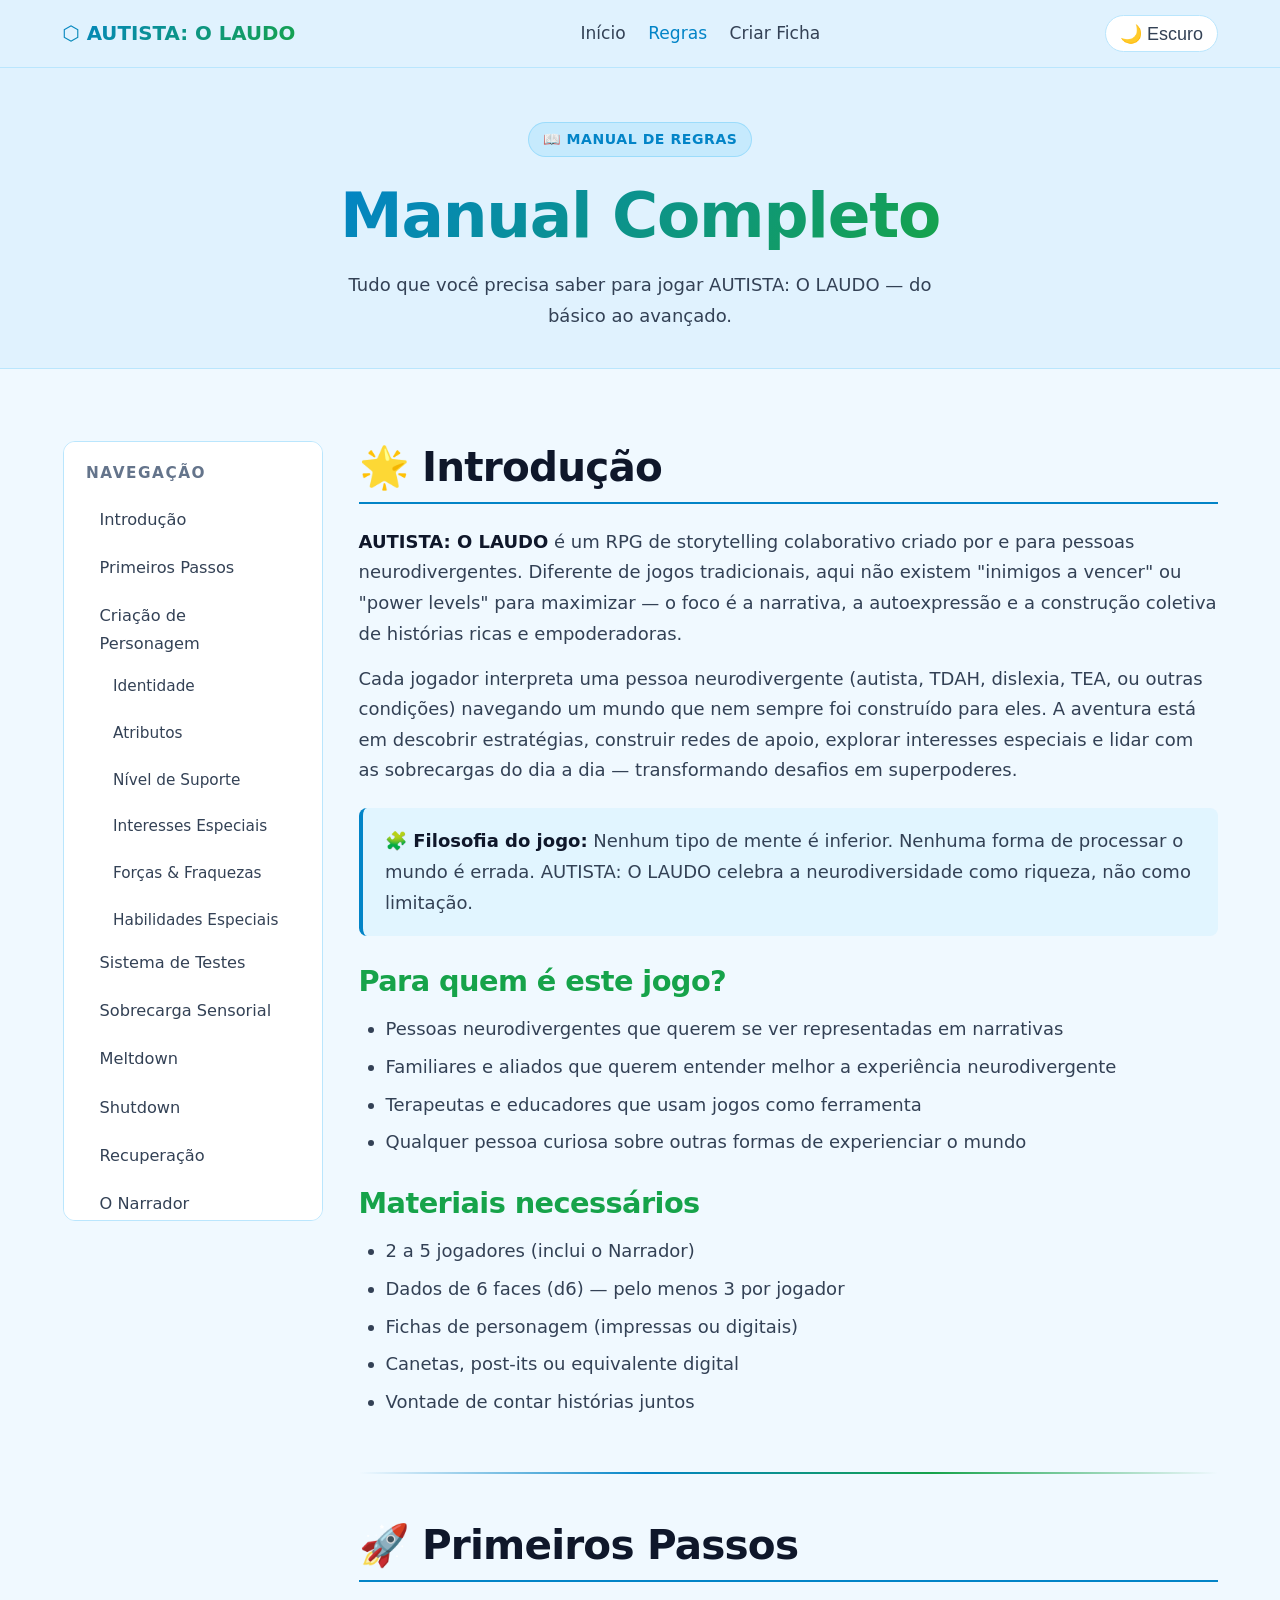
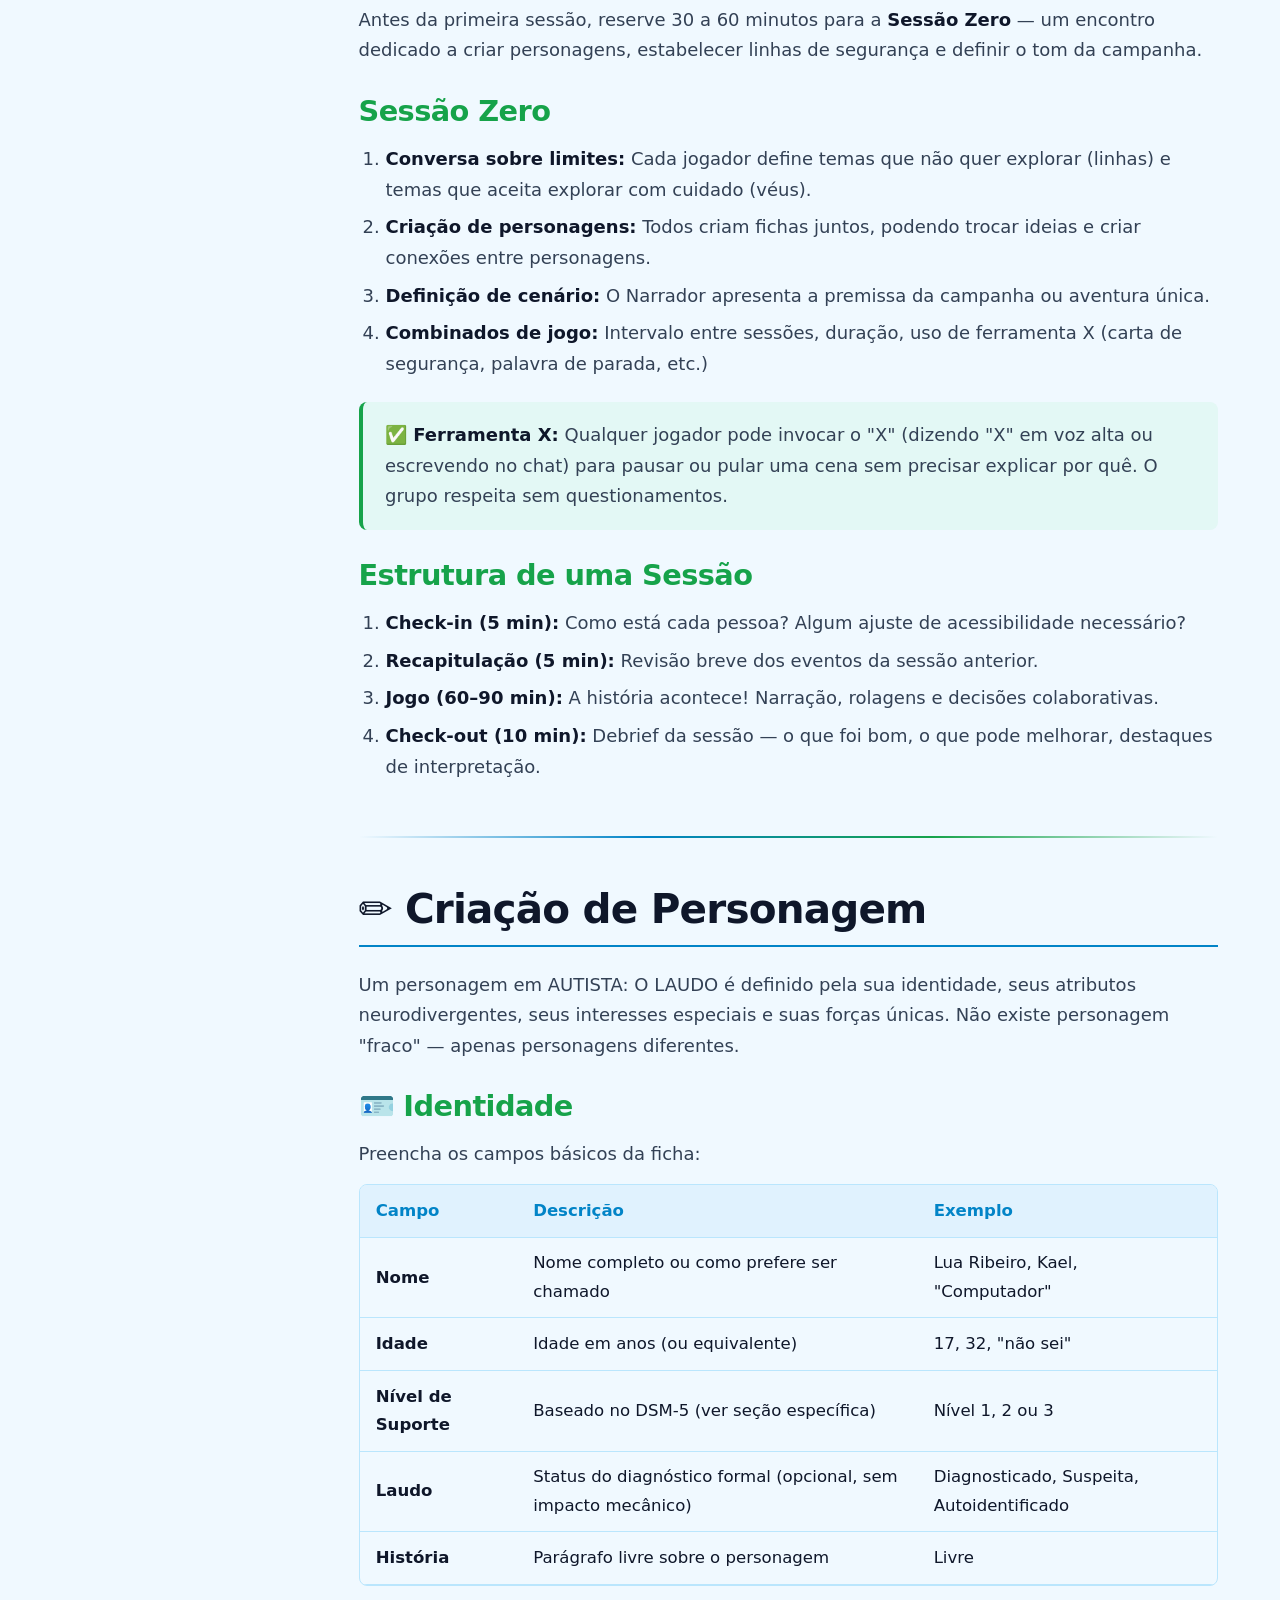
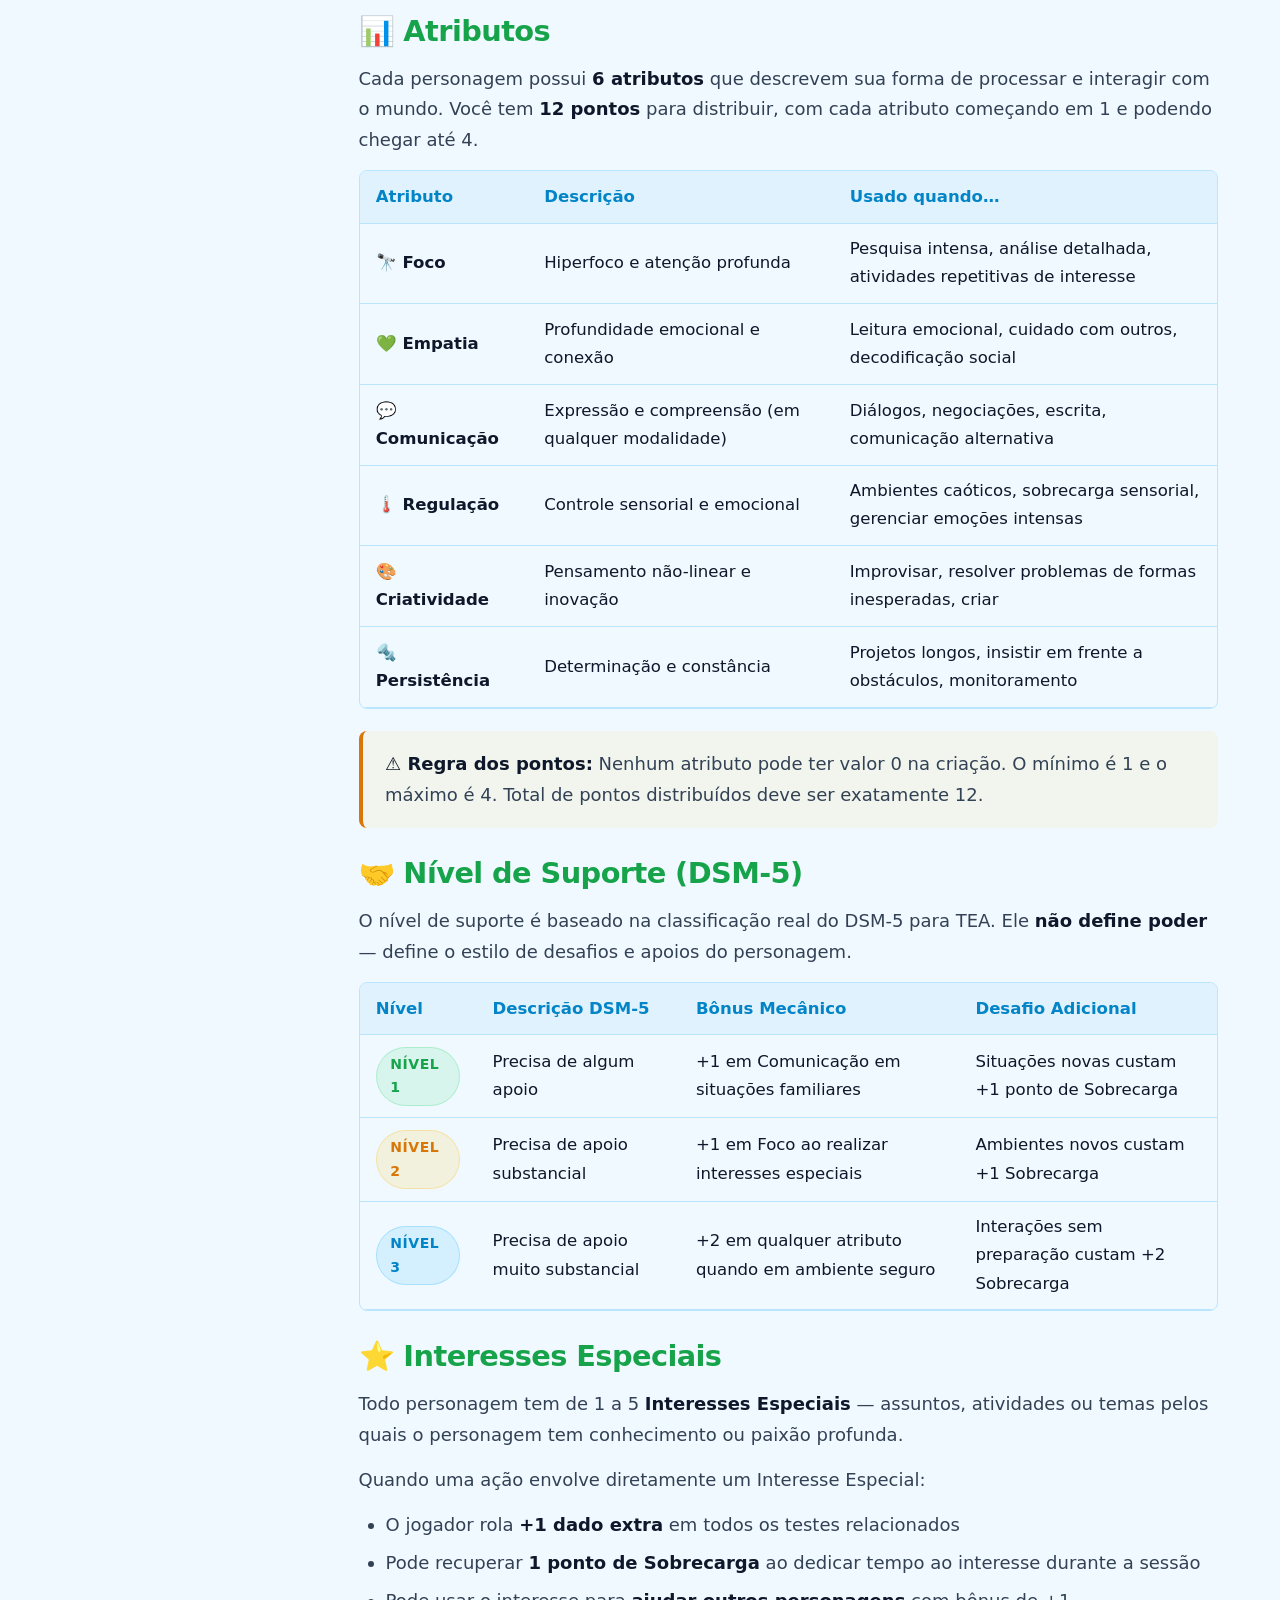
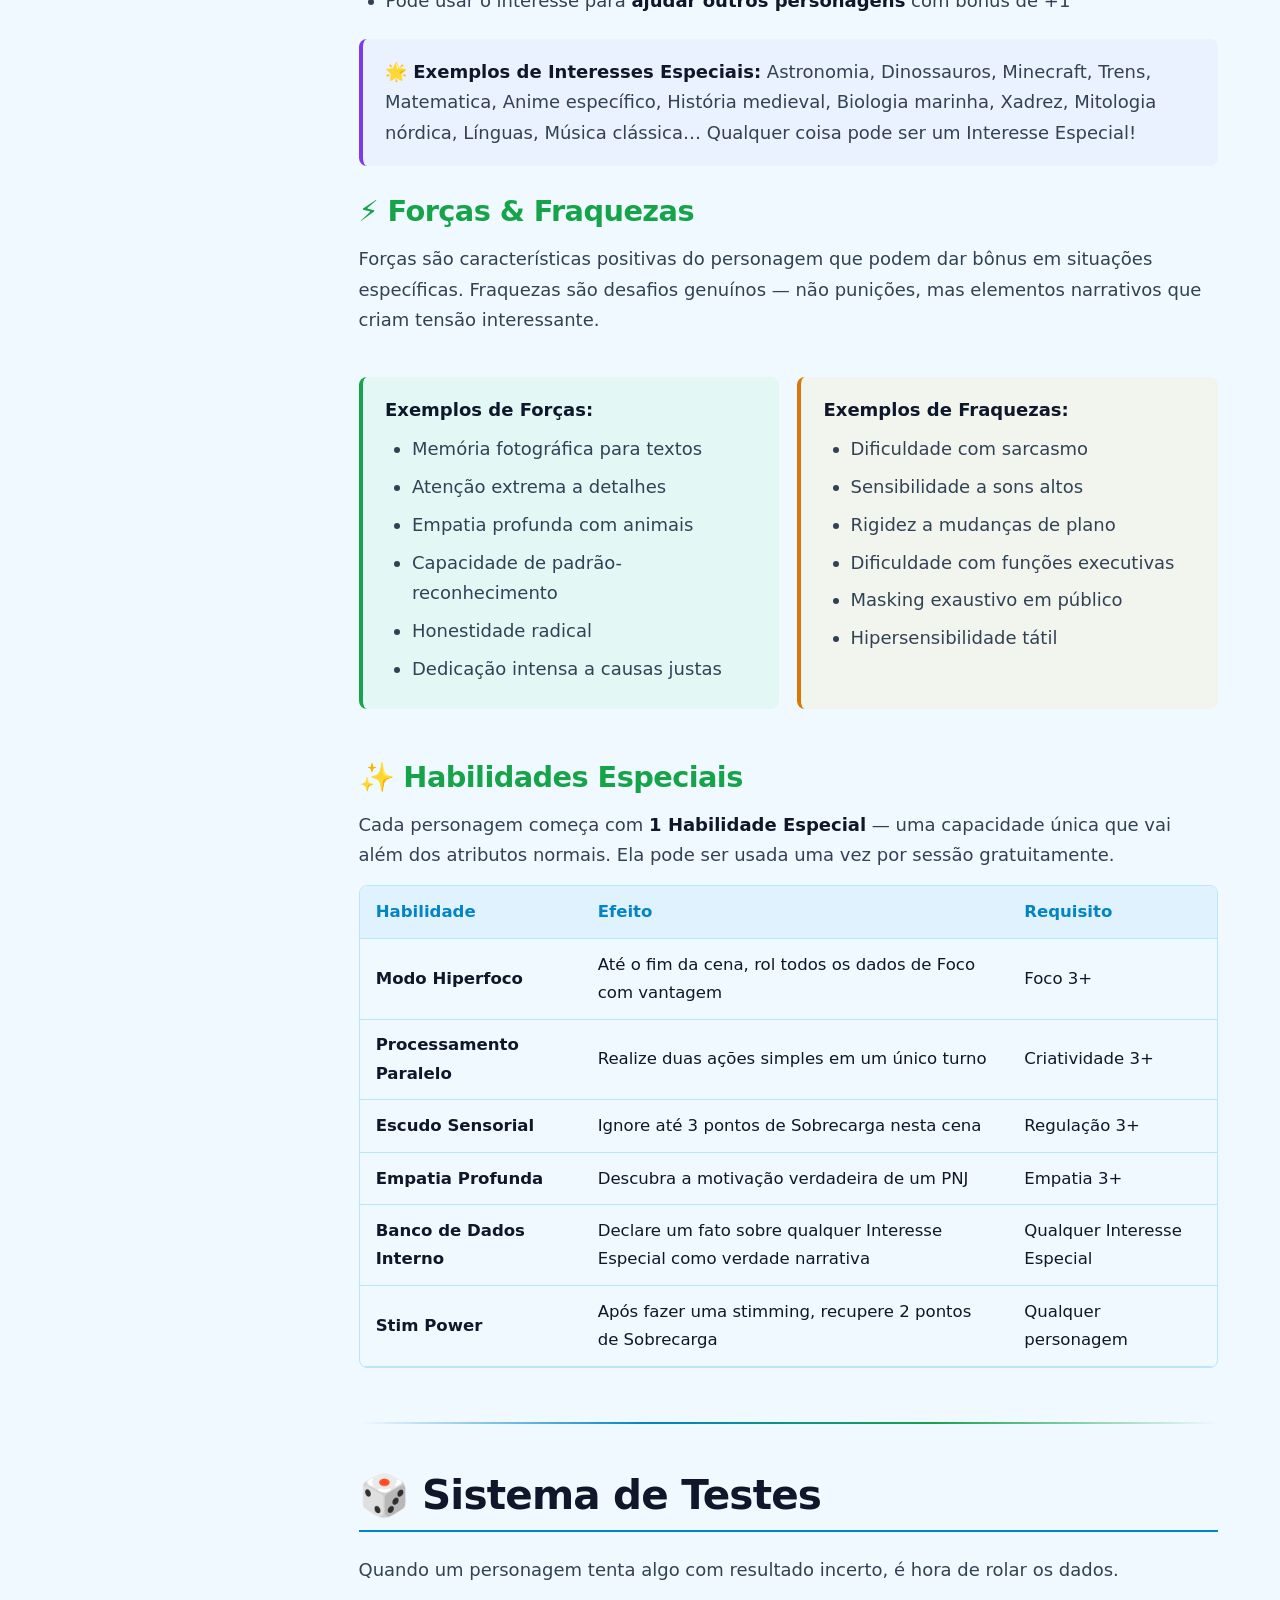
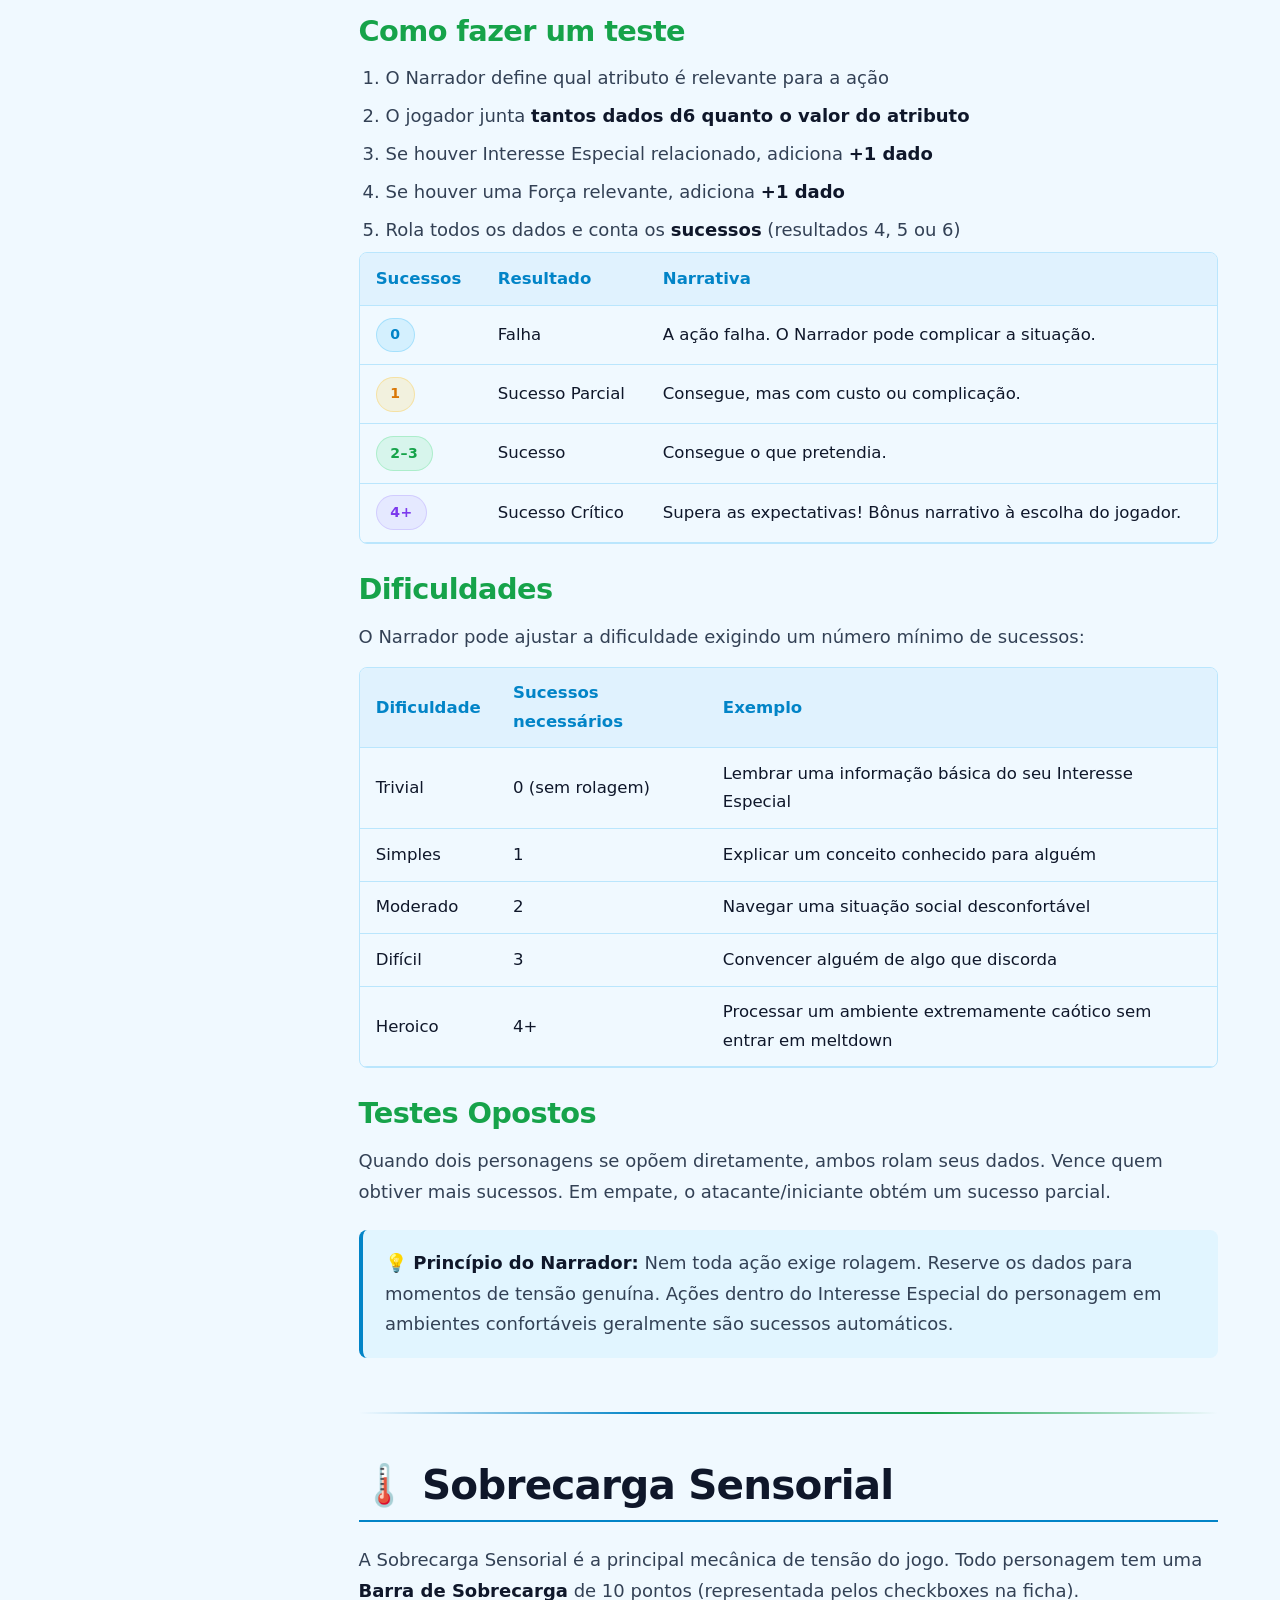
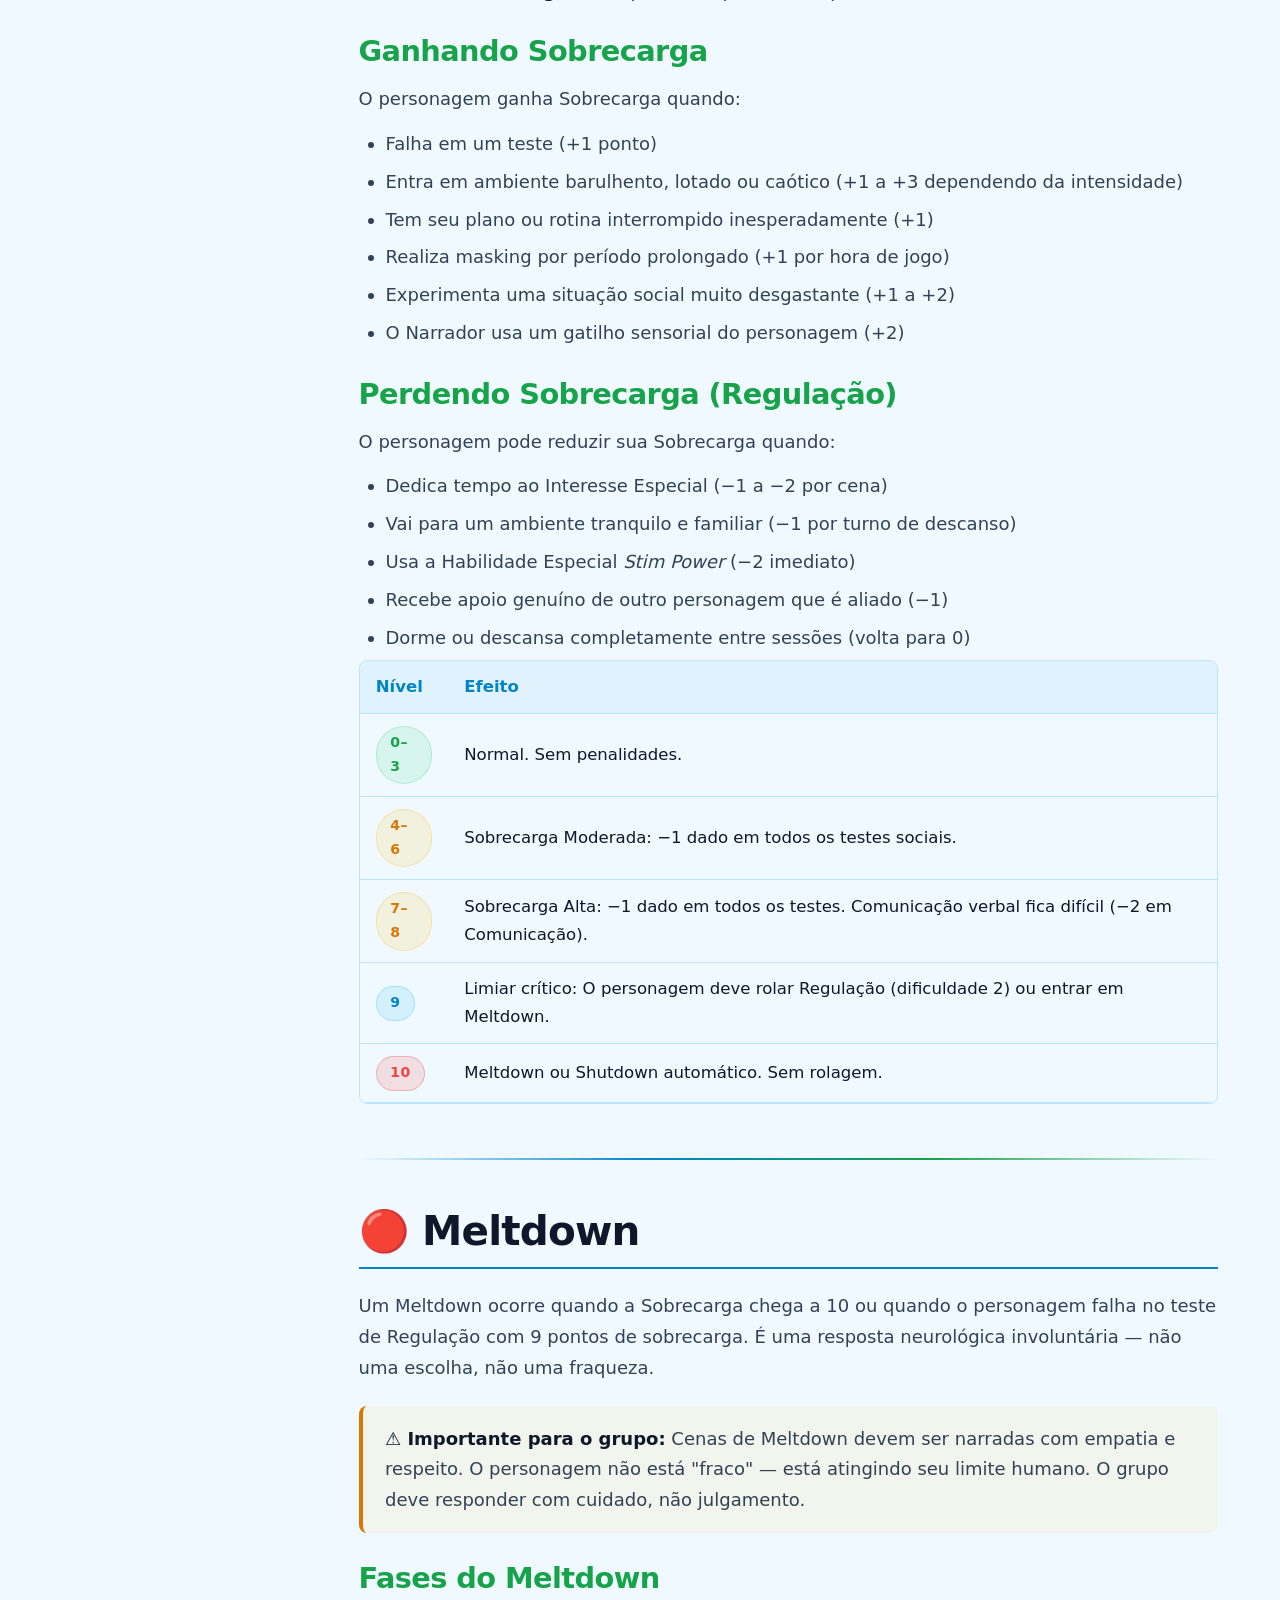
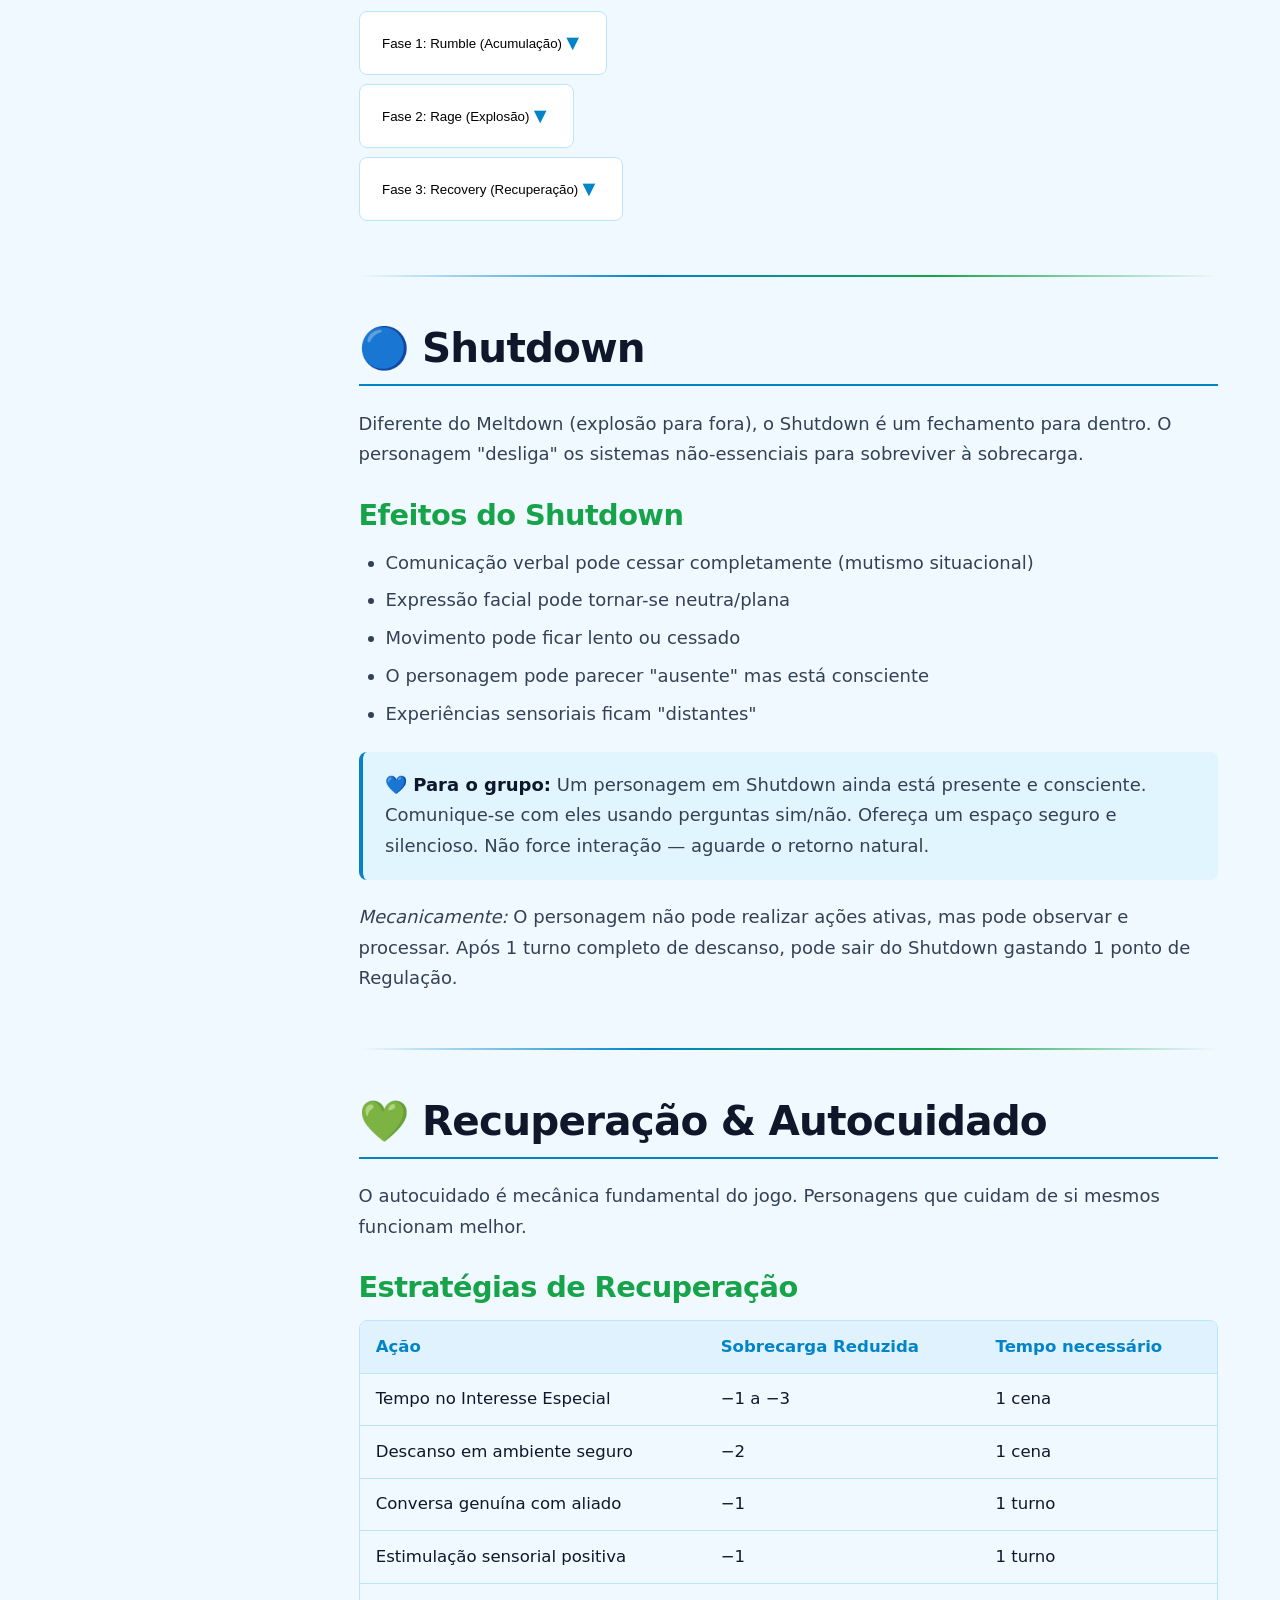
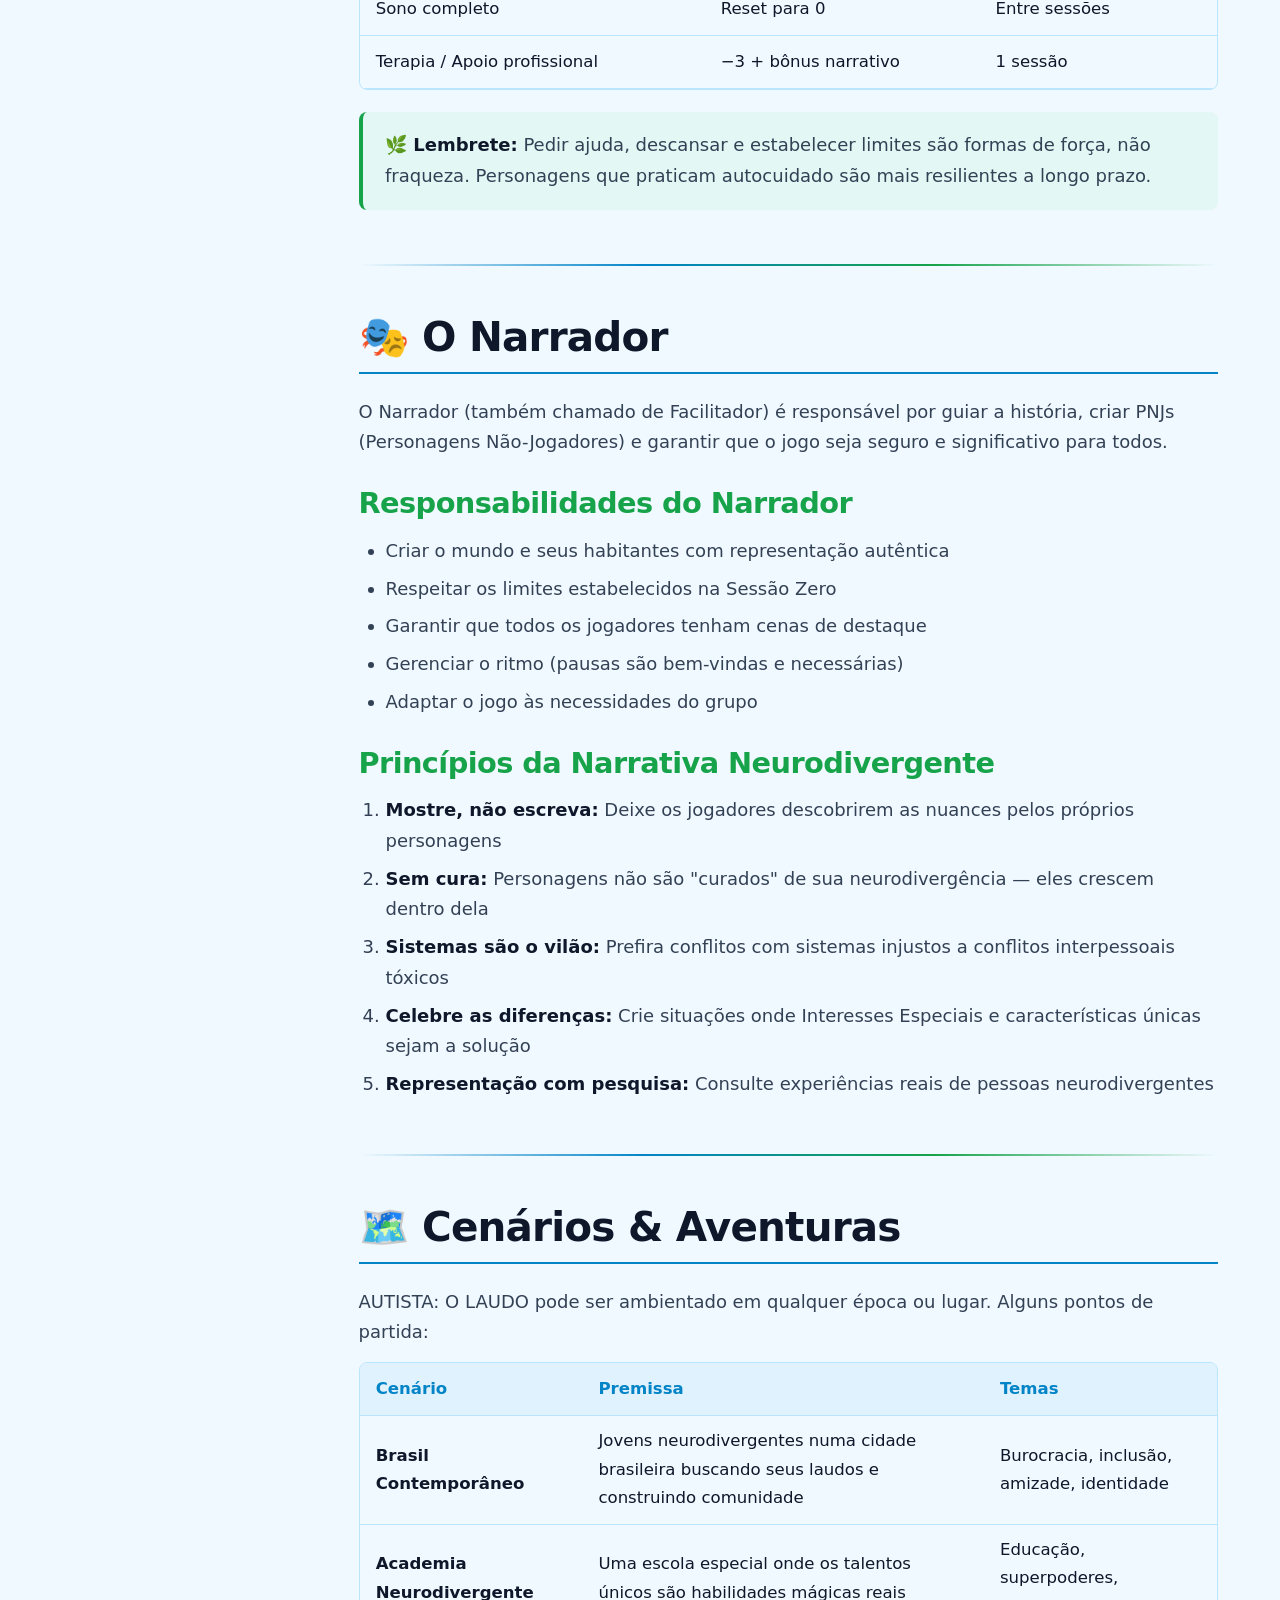
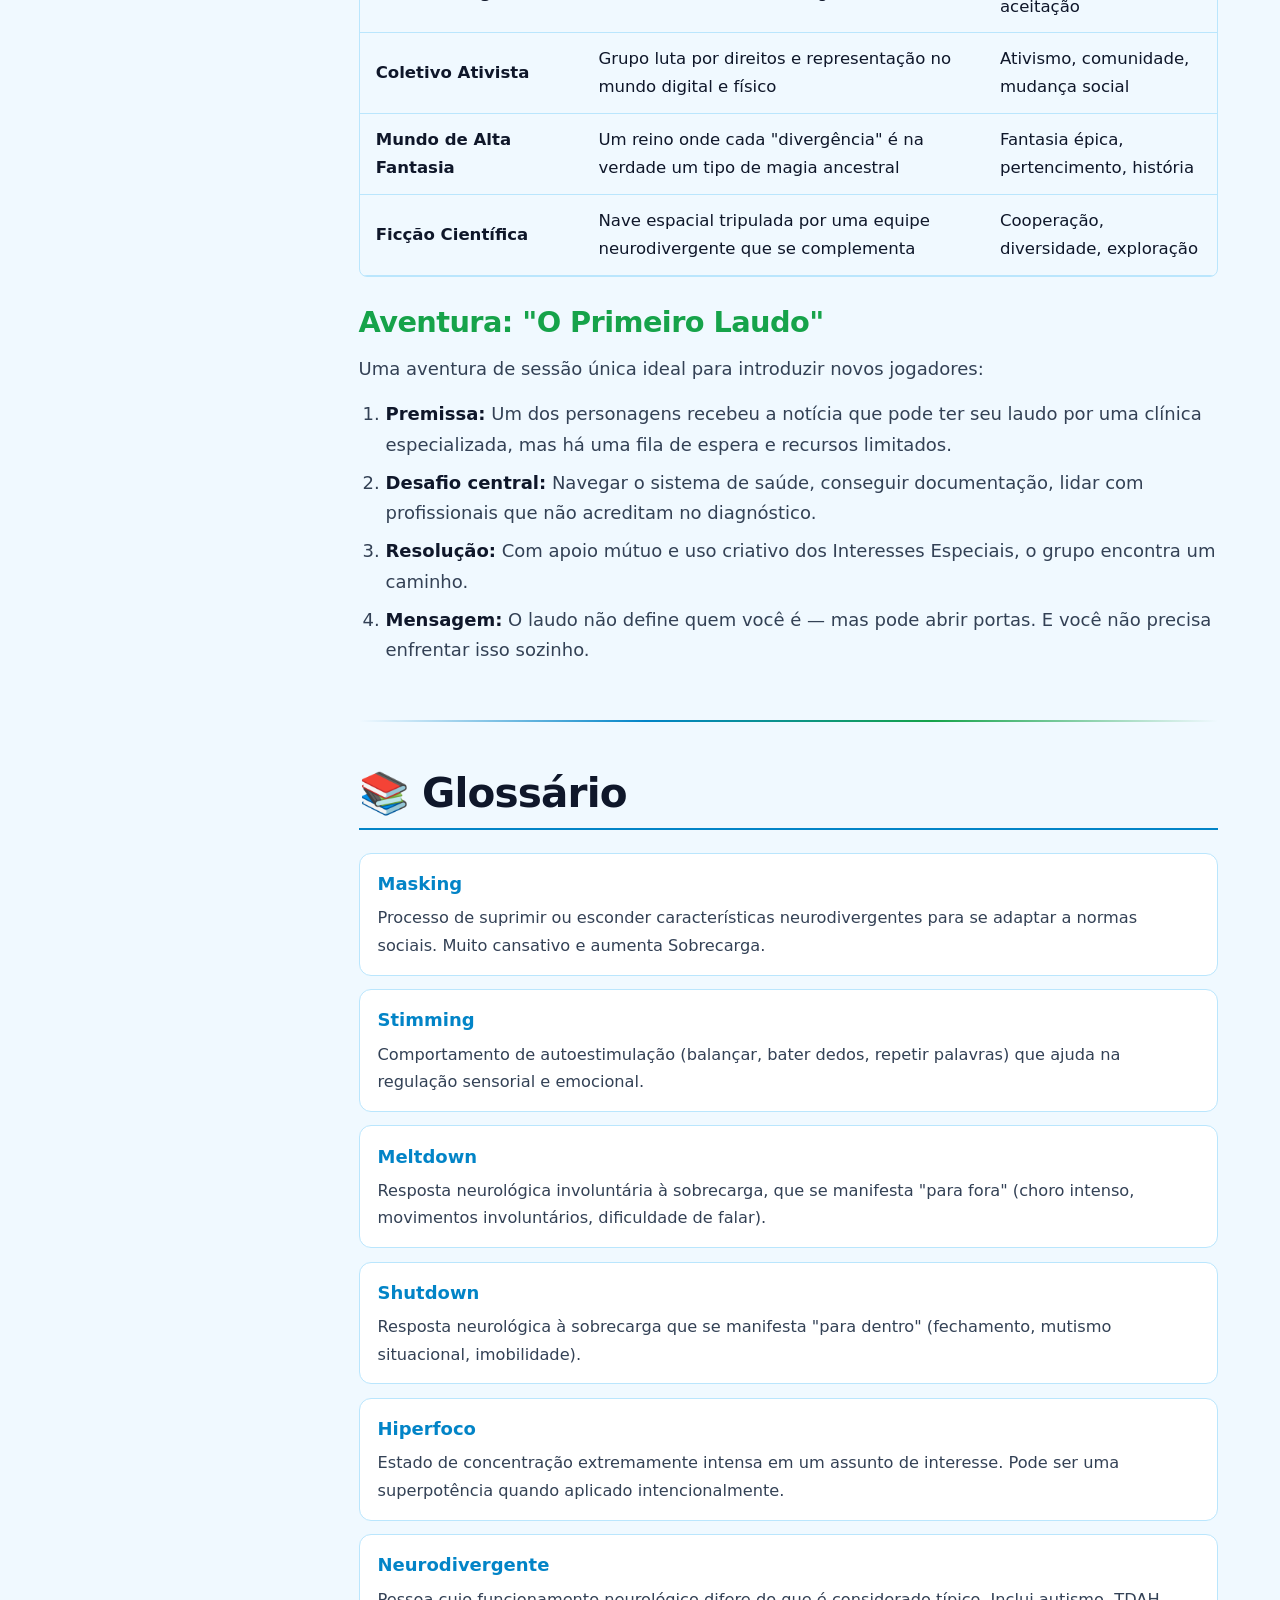
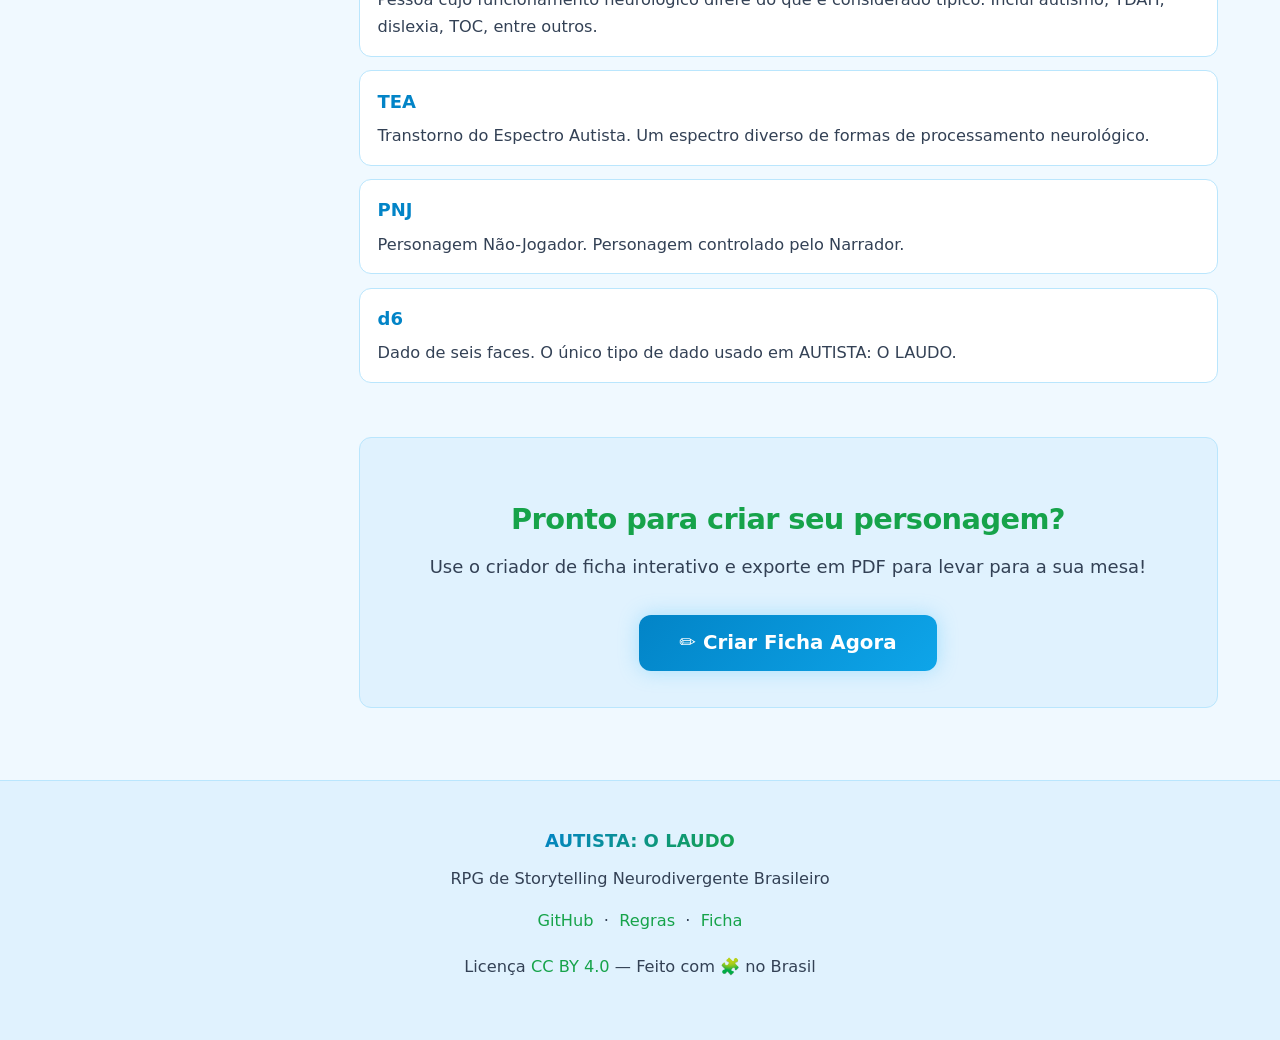
==== regras.html @ b71e8a67 "feat: build complete RPG website for AUTISTA: O LAUDO - Add index.html: landing page with hero, feat" ====
<!DOCTYPE html>
<html lang="pt-BR" data-theme="dark">
<head>
  <meta charset="UTF-8" />
  <meta name="viewport" content="width=device-width, initial-scale=1.0" />
  <title>Regras — AUTISTA: O LAUDO</title>
  <meta name="description" content="Manual completo de regras do RPG AUTISTA: O LAUDO. Criação de personagem, atributos, testes, meltdown, interesses especiais e mais." />
  <link rel="stylesheet" href="assets/css/style.css" />
</head>
<body>
  <div id="scroll-progress" role="progressbar" aria-label="Progresso de leitura"></div>

  <!-- ==================== NAVBAR ==================== -->
  <nav class="navbar" role="navigation" aria-label="Navegação principal">
    <div class="navbar-inner">
      <a href="index.html" class="navbar-brand" aria-label="Página inicial">⬡ AUTISTA: O LAUDO</a>

      <button class="hamburger" id="hamburger" aria-label="Menu" aria-expanded="false" aria-controls="nav-links">
        <span></span><span></span><span></span>
      </button>

      <ul class="navbar-links" id="nav-links" role="list">
        <li><a href="index.html">Início</a></li>
        <li><a href="regras.html">Regras</a></li>
        <li><a href="ficha.html">Criar Ficha</a></li>
      </ul>

      <button class="theme-toggle" id="theme-toggle" onclick="toggleTheme()" aria-label="Alternar tema">
        ☀️ Claro
      </button>
    </div>
  </nav>

  <!-- ==================== PAGE HEADER ==================== -->
  <header style="padding:3rem 0 2rem;text-align:center;background:var(--bg-secondary);border-bottom:1px solid var(--border-color)">
    <div class="container">
      <span class="badge badge-blue" style="margin-bottom:1rem">📖 Manual de Regras</span>
      <h1><span class="gradient-text">Manual Completo</span></h1>
      <p style="max-width:600px;margin:0.75rem auto 0">Tudo que você precisa saber para jogar AUTISTA: O LAUDO — do básico ao avançado.</p>
    </div>
  </header>

  <!-- ==================== MAIN CONTENT ==================== -->
  <main class="section">
    <div class="container">
      <div class="rules-layout">

        <!-- ---- SIDEBAR ---- -->
        <aside class="rules-sidebar" aria-label="Navegação do manual">
          <h3>Navegação</h3>
          <ul class="sidebar-nav" role="list">
            <li><a href="#introducao">Introdução</a></li>
            <li><a href="#primeiros-passos">Primeiros Passos</a></li>
            <li><a href="#criacao-personagem">Criação de Personagem</a></li>
            <ul class="sidebar-nav sub-item">
              <li><a href="#identidade">Identidade</a></li>
              <li><a href="#atributos">Atributos</a></li>
              <li><a href="#nivel-suporte">Nível de Suporte</a></li>
              <li><a href="#interesses-especiais">Interesses Especiais</a></li>
              <li><a href="#forcas-fraquezas">Forças &amp; Fraquezas</a></li>
              <li><a href="#habilidades-especiais">Habilidades Especiais</a></li>
            </ul>
            <li><a href="#testes">Sistema de Testes</a></li>
            <li><a href="#sobrecarga">Sobrecarga Sensorial</a></li>
            <li><a href="#meltdown">Meltdown</a></li>
            <li><a href="#shutdown">Shutdown</a></li>
            <li><a href="#recuperacao">Recuperação</a></li>
            <li><a href="#narrador">O Narrador</a></li>
            <li><a href="#cenarios">Cenários</a></li>
            <li><a href="#glossario">Glossário</a></li>
          </ul>

          <hr class="divider" />

          <a href="ficha.html" class="btn btn-primary" style="width:100%;justify-content:center;font-size:0.9rem">✏️ Criar Ficha</a>
        </aside>

        <!-- ---- RULES CONTENT ---- -->
        <article class="rules-content" id="rules-content" aria-label="Conteúdo do manual">

          <!-- ======================== INTRODUÇÃO ======================== -->
          <section id="introducao" aria-labelledby="h-introducao">
            <h2 id="h-introducao">🌟 Introdução</h2>
            <p>
              <strong>AUTISTA: O LAUDO</strong> é um RPG de storytelling colaborativo criado por e para pessoas neurodivergentes.
              Diferente de jogos tradicionais, aqui não existem "inimigos a vencer" ou "power levels" para maximizar —
              o foco é a narrativa, a autoexpressão e a construção coletiva de histórias ricas e empoderadoras.
            </p>
            <p>
              Cada jogador interpreta uma pessoa neurodivergente (autista, TDAH, dislexia, TEA, ou outras condições)
              navegando um mundo que nem sempre foi construído para eles. A aventura está em descobrir estratégias,
              construir redes de apoio, explorar interesses especiais e lidar com as sobrecargas do dia a dia —
              transformando desafios em superpoderes.
            </p>

            <div class="callout callout-blue">
              <strong>🧩 Filosofia do jogo:</strong> Nenhum tipo de mente é inferior. Nenhuma forma de processar o mundo
              é errada. AUTISTA: O LAUDO celebra a neurodiversidade como riqueza, não como limitação.
            </div>

            <h3>Para quem é este jogo?</h3>
            <ul>
              <li>Pessoas neurodivergentes que querem se ver representadas em narrativas</li>
              <li>Familiares e aliados que querem entender melhor a experiência neurodivergente</li>
              <li>Terapeutas e educadores que usam jogos como ferramenta</li>
              <li>Qualquer pessoa curiosa sobre outras formas de experienciar o mundo</li>
            </ul>

            <h3>Materiais necessários</h3>
            <ul>
              <li>2 a 5 jogadores (inclui o Narrador)</li>
              <li>Dados de 6 faces (d6) — pelo menos 3 por jogador</li>
              <li>Fichas de personagem (impressas ou digitais)</li>
              <li>Canetas, post-its ou equivalente digital</li>
              <li>Vontade de contar histórias juntos</li>
            </ul>
          </section>

          <hr class="divider" />

          <!-- ======================== PRIMEIROS PASSOS ======================== -->
          <section id="primeiros-passos" aria-labelledby="h-primeiros">
            <h2 id="h-primeiros">🚀 Primeiros Passos</h2>
            <p>
              Antes da primeira sessão, reserve 30 a 60 minutos para a <strong>Sessão Zero</strong> — 
              um encontro dedicado a criar personagens, estabelecer linhas de segurança e definir o tom da campanha.
            </p>

            <h3>Sessão Zero</h3>
            <ol>
              <li><strong>Conversa sobre limites:</strong> Cada jogador define temas que não quer explorar (linhas) e temas que aceita explorar com cuidado (véus).</li>
              <li><strong>Criação de personagens:</strong> Todos criam fichas juntos, podendo trocar ideias e criar conexões entre personagens.</li>
              <li><strong>Definição de cenário:</strong> O Narrador apresenta a premissa da campanha ou aventura única.</li>
              <li><strong>Combinados de jogo:</strong> Intervalo entre sessões, duração, uso de ferramenta X (carta de segurança, palavra de parada, etc.)</li>
            </ol>

            <div class="callout callout-green">
              <strong>✅ Ferramenta X:</strong> Qualquer jogador pode invocar o "X" (dizendo "X" em voz alta ou escrevendo no chat)
              para pausar ou pular uma cena sem precisar explicar por quê. O grupo respeita sem questionamentos.
            </div>

            <h3>Estrutura de uma Sessão</h3>
            <ol>
              <li><strong>Check-in (5 min):</strong> Como está cada pessoa? Algum ajuste de acessibilidade necessário?</li>
              <li><strong>Recapitulação (5 min):</strong> Revisão breve dos eventos da sessão anterior.</li>
              <li><strong>Jogo (60–90 min):</strong> A história acontece! Narração, rolagens e decisões colaborativas.</li>
              <li><strong>Check-out (10 min):</strong> Debrief da sessão — o que foi bom, o que pode melhorar, destaques de interpretação.</li>
            </ol>
          </section>

          <hr class="divider" />

          <!-- ======================== CRIAÇÃO DE PERSONAGEM ======================== -->
          <section id="criacao-personagem" aria-labelledby="h-criacao">
            <h2 id="h-criacao">✏️ Criação de Personagem</h2>
            <p>
              Um personagem em AUTISTA: O LAUDO é definido pela sua identidade, seus atributos neurodivergentes,
              seus interesses especiais e suas forças únicas. Não existe personagem "fraco" — apenas personagens diferentes.
            </p>

            <!-- Identidade -->
            <h3 id="identidade">🪪 Identidade</h3>
            <p>Preencha os campos básicos da ficha:</p>

            <div class="table-wrapper">
              <table>
                <thead>
                  <tr>
                    <th>Campo</th>
                    <th>Descrição</th>
                    <th>Exemplo</th>
                  </tr>
                </thead>
                <tbody>
                  <tr><td><strong>Nome</strong></td><td>Nome completo ou como prefere ser chamado</td><td>Lua Ribeiro, Kael, "Computador"</td></tr>
                  <tr><td><strong>Idade</strong></td><td>Idade em anos (ou equivalente)</td><td>17, 32, "não sei"</td></tr>
                  <tr><td><strong>Nível de Suporte</strong></td><td>Baseado no DSM-5 (ver seção específica)</td><td>Nível 1, 2 ou 3</td></tr>
                  <tr><td><strong>Laudo</strong></td><td>Status do diagnóstico formal (opcional, sem impacto mecânico)</td><td>Diagnosticado, Suspeita, Autoidentificado</td></tr>
                  <tr><td><strong>História</strong></td><td>Parágrafo livre sobre o personagem</td><td>Livre</td></tr>
                </tbody>
              </table>
            </div>

            <!-- Atributos -->
            <h3 id="atributos">📊 Atributos</h3>
            <p>
              Cada personagem possui <strong>6 atributos</strong> que descrevem sua forma de processar e interagir com o mundo.
              Você tem <strong>12 pontos</strong> para distribuir, com cada atributo começando em 1 e podendo chegar até 4.
            </p>

            <div class="table-wrapper">
              <table>
                <thead>
                  <tr>
                    <th>Atributo</th>
                    <th>Descrição</th>
                    <th>Usado quando…</th>
                  </tr>
                </thead>
                <tbody>
                  <tr>
                    <td><strong>🔭 Foco</strong></td>
                    <td>Hiperfoco e atenção profunda</td>
                    <td>Pesquisa intensa, análise detalhada, atividades repetitivas de interesse</td>
                  </tr>
                  <tr>
                    <td><strong>💚 Empatia</strong></td>
                    <td>Profundidade emocional e conexão</td>
                    <td>Leitura emocional, cuidado com outros, decodificação social</td>
                  </tr>
                  <tr>
                    <td><strong>💬 Comunicação</strong></td>
                    <td>Expressão e compreensão (em qualquer modalidade)</td>
                    <td>Diálogos, negociações, escrita, comunicação alternativa</td>
                  </tr>
                  <tr>
                    <td><strong>🌡️ Regulação</strong></td>
                    <td>Controle sensorial e emocional</td>
                    <td>Ambientes caóticos, sobrecarga sensorial, gerenciar emoções intensas</td>
                  </tr>
                  <tr>
                    <td><strong>🎨 Criatividade</strong></td>
                    <td>Pensamento não-linear e inovação</td>
                    <td>Improvisar, resolver problemas de formas inesperadas, criar</td>
                  </tr>
                  <tr>
                    <td><strong>🔩 Persistência</strong></td>
                    <td>Determinação e constância</td>
                    <td>Projetos longos, insistir em frente a obstáculos, monitoramento</td>
                  </tr>
                </tbody>
              </table>
            </div>

            <div class="callout callout-yellow">
              <strong>⚠️ Regra dos pontos:</strong> Nenhum atributo pode ter valor 0 na criação. O mínimo é 1 e o máximo é 4.
              Total de pontos distribuídos deve ser exatamente 12.
            </div>

            <!-- Nível de Suporte -->
            <h3 id="nivel-suporte">🤝 Nível de Suporte (DSM-5)</h3>
            <p>
              O nível de suporte é baseado na classificação real do DSM-5 para TEA. Ele <strong>não define poder</strong>
              — define o estilo de desafios e apoios do personagem.
            </p>

            <div class="table-wrapper">
              <table>
                <thead>
                  <tr>
                    <th>Nível</th>
                    <th>Descrição DSM-5</th>
                    <th>Bônus Mecânico</th>
                    <th>Desafio Adicional</th>
                  </tr>
                </thead>
                <tbody>
                  <tr>
                    <td><span class="badge badge-green">Nível 1</span></td>
                    <td>Precisa de algum apoio</td>
                    <td>+1 em Comunicação em situações familiares</td>
                    <td>Situações novas custam +1 ponto de Sobrecarga</td>
                  </tr>
                  <tr>
                    <td><span class="badge badge-yellow">Nível 2</span></td>
                    <td>Precisa de apoio substancial</td>
                    <td>+1 em Foco ao realizar interesses especiais</td>
                    <td>Ambientes novos custam +1 Sobrecarga</td>
                  </tr>
                  <tr>
                    <td><span class="badge badge-blue">Nível 3</span></td>
                    <td>Precisa de apoio muito substancial</td>
                    <td>+2 em qualquer atributo quando em ambiente seguro</td>
                    <td>Interações sem preparação custam +2 Sobrecarga</td>
                  </tr>
                </tbody>
              </table>
            </div>

            <!-- Interesses Especiais -->
            <h3 id="interesses-especiais">⭐ Interesses Especiais</h3>
            <p>
              Todo personagem tem de 1 a 5 <strong>Interesses Especiais</strong> — assuntos, atividades ou temas
              pelos quais o personagem tem conhecimento ou paixão profunda.
            </p>
            <p>Quando uma ação envolve diretamente um Interesse Especial:</p>
            <ul>
              <li>O jogador rola <strong>+1 dado extra</strong> em todos os testes relacionados</li>
              <li>Pode recuperar <strong>1 ponto de Sobrecarga</strong> ao dedicar tempo ao interesse durante a sessão</li>
              <li>Pode usar o interesse para <strong>ajudar outros personagens</strong> com bônus de +1</li>
            </ul>

            <div class="callout callout-purple">
              <strong>🌟 Exemplos de Interesses Especiais:</strong> Astronomia, Dinossauros, Minecraft, Trens, Matematica, 
              Anime específico, História medieval, Biologia marinha, Xadrez, Mitologia nórdica, Línguas, Música clássica…
              Qualquer coisa pode ser um Interesse Especial!
            </div>

            <!-- Forças e Fraquezas -->
            <h3 id="forcas-fraquezas">⚡ Forças &amp; Fraquezas</h3>
            <p>
              Forças são características positivas do personagem que podem dar bônus em situações específicas.
              Fraquezas são desafios genuínos — não punições, mas elementos narrativos que criam tensão interessante.
            </p>

            <div style="display:grid;grid-template-columns:1fr 1fr;gap:1rem;margin:1rem 0">
              <div class="callout callout-green">
                <strong>Exemplos de Forças:</strong>
                <ul style="margin-top:0.5rem">
                  <li>Memória fotográfica para textos</li>
                  <li>Atenção extrema a detalhes</li>
                  <li>Empatia profunda com animais</li>
                  <li>Capacidade de padrão-reconhecimento</li>
                  <li>Honestidade radical</li>
                  <li>Dedicação intensa a causas justas</li>
                </ul>
              </div>
              <div class="callout callout-yellow">
                <strong>Exemplos de Fraquezas:</strong>
                <ul style="margin-top:0.5rem">
                  <li>Dificuldade com sarcasmo</li>
                  <li>Sensibilidade a sons altos</li>
                  <li>Rigidez a mudanças de plano</li>
                  <li>Dificuldade com funções executivas</li>
                  <li>Masking exaustivo em público</li>
                  <li>Hipersensibilidade tátil</li>
                </ul>
              </div>
            </div>

            <!-- Habilidades Especiais -->
            <h3 id="habilidades-especiais">✨ Habilidades Especiais</h3>
            <p>
              Cada personagem começa com <strong>1 Habilidade Especial</strong> — uma capacidade única que vai
              além dos atributos normais. Ela pode ser usada uma vez por sessão gratuitamente.
            </p>

            <div class="table-wrapper">
              <table>
                <thead>
                  <tr>
                    <th>Habilidade</th>
                    <th>Efeito</th>
                    <th>Requisito</th>
                  </tr>
                </thead>
                <tbody>
                  <tr><td><strong>Modo Hiperfoco</strong></td><td>Até o fim da cena, rol todos os dados de Foco com vantagem</td><td>Foco 3+</td></tr>
                  <tr><td><strong>Processamento Paralelo</strong></td><td>Realize duas ações simples em um único turno</td><td>Criatividade 3+</td></tr>
                  <tr><td><strong>Escudo Sensorial</strong></td><td>Ignore até 3 pontos de Sobrecarga nesta cena</td><td>Regulação 3+</td></tr>
                  <tr><td><strong>Empatia Profunda</strong></td><td>Descubra a motivação verdadeira de um PNJ</td><td>Empatia 3+</td></tr>
                  <tr><td><strong>Banco de Dados Interno</strong></td><td>Declare um fato sobre qualquer Interesse Especial como verdade narrativa</td><td>Qualquer Interesse Especial</td></tr>
                  <tr><td><strong>Stim Power</strong></td><td>Após fazer uma stimming, recupere 2 pontos de Sobrecarga</td><td>Qualquer personagem</td></tr>
                </tbody>
              </table>
            </div>
          </section>

          <hr class="divider" />

          <!-- ======================== SISTEMA DE TESTES ======================== -->
          <section id="testes" aria-labelledby="h-testes">
            <h2 id="h-testes">🎲 Sistema de Testes</h2>
            <p>
              Quando um personagem tenta algo com resultado incerto, é hora de rolar os dados.
            </p>

            <h3>Como fazer um teste</h3>
            <ol>
              <li>O Narrador define qual atributo é relevante para a ação</li>
              <li>O jogador junta <strong>tantos dados d6 quanto o valor do atributo</strong></li>
              <li>Se houver Interesse Especial relacionado, adiciona <strong>+1 dado</strong></li>
              <li>Se houver uma Força relevante, adiciona <strong>+1 dado</strong></li>
              <li>Rola todos os dados e conta os <strong>sucessos</strong> (resultados 4, 5 ou 6)</li>
            </ol>

            <div class="table-wrapper">
              <table>
                <thead>
                  <tr>
                    <th>Sucessos</th>
                    <th>Resultado</th>
                    <th>Narrativa</th>
                  </tr>
                </thead>
                <tbody>
                  <tr><td><span class="badge badge-blue">0</span></td><td>Falha</td><td>A ação falha. O Narrador pode complicar a situação.</td></tr>
                  <tr><td><span class="badge badge-yellow">1</span></td><td>Sucesso Parcial</td><td>Consegue, mas com custo ou complicação.</td></tr>
                  <tr><td><span class="badge badge-green">2–3</span></td><td>Sucesso</td><td>Consegue o que pretendia.</td></tr>
                  <tr><td><span class="badge badge-purple">4+</span></td><td>Sucesso Crítico</td><td>Supera as expectativas! Bônus narrativo à escolha do jogador.</td></tr>
                </tbody>
              </table>
            </div>

            <h3>Dificuldades</h3>
            <p>O Narrador pode ajustar a dificuldade exigindo um número mínimo de sucessos:</p>

            <div class="table-wrapper">
              <table>
                <thead>
                  <tr>
                    <th>Dificuldade</th>
                    <th>Sucessos necessários</th>
                    <th>Exemplo</th>
                  </tr>
                </thead>
                <tbody>
                  <tr><td>Trivial</td><td>0 (sem rolagem)</td><td>Lembrar uma informação básica do seu Interesse Especial</td></tr>
                  <tr><td>Simples</td><td>1</td><td>Explicar um conceito conhecido para alguém</td></tr>
                  <tr><td>Moderado</td><td>2</td><td>Navegar uma situação social desconfortável</td></tr>
                  <tr><td>Difícil</td><td>3</td><td>Convencer alguém de algo que discorda</td></tr>
                  <tr><td>Heroico</td><td>4+</td><td>Processar um ambiente extremamente caótico sem entrar em meltdown</td></tr>
                </tbody>
              </table>
            </div>

            <h3>Testes Opostos</h3>
            <p>
              Quando dois personagens se opõem diretamente, ambos rolam seus dados. Vence quem obtiver
              mais sucessos. Em empate, o atacante/iniciante obtém um sucesso parcial.
            </p>

            <div class="callout callout-blue">
              <strong>💡 Princípio do Narrador:</strong> Nem toda ação exige rolagem. Reserve os dados para momentos
              de tensão genuína. Ações dentro do Interesse Especial do personagem em ambientes confortáveis
              geralmente são sucessos automáticos.
            </div>
          </section>

          <hr class="divider" />

          <!-- ======================== SOBRECARGA SENSORIAL ======================== -->
          <section id="sobrecarga" aria-labelledby="h-sobrecarga">
            <h2 id="h-sobrecarga">🌡️ Sobrecarga Sensorial</h2>
            <p>
              A Sobrecarga Sensorial é a principal mecânica de tensão do jogo. Todo personagem tem uma
              <strong>Barra de Sobrecarga</strong> de 10 pontos (representada pelos checkboxes na ficha).
            </p>

            <h3>Ganhando Sobrecarga</h3>
            <p>O personagem ganha Sobrecarga quando:</p>
            <ul>
              <li>Falha em um teste (+1 ponto)</li>
              <li>Entra em ambiente barulhento, lotado ou caótico (+1 a +3 dependendo da intensidade)</li>
              <li>Tem seu plano ou rotina interrompido inesperadamente (+1)</li>
              <li>Realiza masking por período prolongado (+1 por hora de jogo)</li>
              <li>Experimenta uma situação social muito desgastante (+1 a +2)</li>
              <li>O Narrador usa um gatilho sensorial do personagem (+2)</li>
            </ul>

            <h3>Perdendo Sobrecarga (Regulação)</h3>
            <p>O personagem pode reduzir sua Sobrecarga quando:</p>
            <ul>
              <li>Dedica tempo ao Interesse Especial (−1 a −2 por cena)</li>
              <li>Vai para um ambiente tranquilo e familiar (−1 por turno de descanso)</li>
              <li>Usa a Habilidade Especial <em>Stim Power</em> (−2 imediato)</li>
              <li>Recebe apoio genuíno de outro personagem que é aliado (−1)</li>
              <li>Dorme ou descansa completamente entre sessões (volta para 0)</li>
            </ul>

            <div class="table-wrapper">
              <table>
                <thead>
                  <tr>
                    <th>Nível</th>
                    <th>Efeito</th>
                  </tr>
                </thead>
                <tbody>
                  <tr><td><span class="badge badge-green">0–3</span></td><td>Normal. Sem penalidades.</td></tr>
                  <tr><td><span class="badge badge-yellow">4–6</span></td><td>Sobrecarga Moderada: −1 dado em todos os testes sociais.</td></tr>
                  <tr><td><span class="badge badge-yellow">7–8</span></td><td>Sobrecarga Alta: −1 dado em todos os testes. Comunicação verbal fica difícil (−2 em Comunicação).</td></tr>
                  <tr><td><span class="badge badge-blue">9</span></td><td>Limiar crítico: O personagem deve rolar Regulação (dificuldade 2) ou entrar em Meltdown.</td></tr>
                  <tr><td><span class="badge" style="background:rgba(239,68,68,0.15);color:#ef4444;border:1px solid rgba(239,68,68,0.3)">10</span></td><td>Meltdown ou Shutdown automático. Sem rolagem.</td></tr>
                </tbody>
              </table>
            </div>
          </section>

          <hr class="divider" />

          <!-- ======================== MELTDOWN ======================== -->
          <section id="meltdown" aria-labelledby="h-meltdown">
            <h2 id="h-meltdown">🔴 Meltdown</h2>
            <p>
              Um Meltdown ocorre quando a Sobrecarga chega a 10 ou quando o personagem falha no teste de Regulação
              com 9 pontos de sobrecarga. É uma resposta neurológica involuntária — não uma escolha, não uma fraqueza.
            </p>

            <div class="callout callout-yellow">
              <strong>⚠️ Importante para o grupo:</strong> Cenas de Meltdown devem ser narradas com empatia e respeito.
              O personagem não está "fraco" — está atingindo seu limite humano. O grupo deve responder com cuidado, não julgamento.
            </div>

            <h3>Fases do Meltdown</h3>

            <button class="collapsible-header" aria-expanded="false">
              <span>Fase 1: Rumble (Acumulação)</span>
              <span class="collapsible-icon">▼</span>
            </button>
            <div class="collapsible-body">
              <p>Começa quando a sobrecarga atinge 7+. Sinais visíveis ao grupo:</p>
              <ul>
                <li>Dificuldade crescente de comunicação</li>
                <li>Estímulos ficam mais intensos</li>
                <li>O personagem pode começar a se retirar socialmente</li>
                <li>Stimming aumenta em frequência</li>
              </ul>
              <p><em>Mecanicamente:</em> penalidades de sobrecarga alta se aplicam.</p>
            </div>

            <button class="collapsible-header" aria-expanded="false">
              <span>Fase 2: Rage (Explosão)</span>
              <span class="collapsible-icon">▼</span>
            </button>
            <div class="collapsible-body">
              <p>O meltdown propriamente dito. O personagem perde controle voluntário.</p>
              <ul>
                <li>Pode chorar, gritar, se mover incontrolavelmente ou se paralisar</li>
                <li>Não consegue processar informações novas</li>
                <li>Comunicação pode estar totalmente comprometida</li>
                <li>Ações defensivas automáticas (não intencionais)</li>
              </ul>
              <p><em>Mecanicamente:</em> O jogador descreve a reação. O Narrador <strong>não</strong> pode forçar ações do personagem — apenas a situação externa.</p>
            </div>

            <button class="collapsible-header" aria-expanded="false">
              <span>Fase 3: Recovery (Recuperação)</span>
              <span class="collapsible-icon">▼</span>
            </button>
            <div class="collapsible-body">
              <p>Após o pico do meltdown, o personagem precisa de tempo.</p>
              <ul>
                <li>Exaustão profunda</li>
                <li>Pode precisar de horas ou dias para recuperação total</li>
                <li>Vulnerabilidade emocional elevada</li>
                <li>Possível vergonha ou confusão sobre o ocorrido</li>
              </ul>
              <p><em>Mecanicamente:</em> A Sobrecarga vai para 5. O personagem não pode usar Habilidades Especiais até a próxima cena.</p>
            </div>
          </section>

          <hr class="divider" />

          <!-- ======================== SHUTDOWN ======================== -->
          <section id="shutdown" aria-labelledby="h-shutdown">
            <h2 id="h-shutdown">🔵 Shutdown</h2>
            <p>
              Diferente do Meltdown (explosão para fora), o Shutdown é um fechamento para dentro.
              O personagem "desliga" os sistemas não-essenciais para sobreviver à sobrecarga.
            </p>

            <h3>Efeitos do Shutdown</h3>
            <ul>
              <li>Comunicação verbal pode cessar completamente (mutismo situacional)</li>
              <li>Expressão facial pode tornar-se neutra/plana</li>
              <li>Movimento pode ficar lento ou cessado</li>
              <li>O personagem pode parecer "ausente" mas está consciente</li>
              <li>Experiências sensoriais ficam "distantes"</li>
            </ul>

            <div class="callout callout-blue">
              <strong>💙 Para o grupo:</strong> Um personagem em Shutdown ainda está presente e consciente.
              Comunique-se com eles usando perguntas sim/não. Ofereça um espaço seguro e silencioso.
              Não force interação — aguarde o retorno natural.
            </div>

            <p>
              <em>Mecanicamente:</em> O personagem não pode realizar ações ativas, mas pode observar e processar.
              Após 1 turno completo de descanso, pode sair do Shutdown gastando 1 ponto de Regulação.
            </p>
          </section>

          <hr class="divider" />

          <!-- ======================== RECUPERAÇÃO ======================== -->
          <section id="recuperacao" aria-labelledby="h-recuperacao">
            <h2 id="h-recuperacao">💚 Recuperação &amp; Autocuidado</h2>
            <p>
              O autocuidado é mecânica fundamental do jogo. Personagens que cuidam de si mesmos funcionam melhor.
            </p>

            <h3>Estratégias de Recuperação</h3>

            <div class="table-wrapper">
              <table>
                <thead>
                  <tr>
                    <th>Ação</th>
                    <th>Sobrecarga Reduzida</th>
                    <th>Tempo necessário</th>
                  </tr>
                </thead>
                <tbody>
                  <tr><td>Tempo no Interesse Especial</td><td>−1 a −3</td><td>1 cena</td></tr>
                  <tr><td>Descanso em ambiente seguro</td><td>−2</td><td>1 cena</td></tr>
                  <tr><td>Conversa genuína com aliado</td><td>−1</td><td>1 turno</td></tr>
                  <tr><td>Estimulação sensorial positiva</td><td>−1</td><td>1 turno</td></tr>
                  <tr><td>Sono completo</td><td>Reset para 0</td><td>Entre sessões</td></tr>
                  <tr><td>Terapia / Apoio profissional</td><td>−3 + bônus narrativo</td><td>1 sessão</td></tr>
                </tbody>
              </table>
            </div>

            <div class="callout callout-green">
              <strong>🌿 Lembrete:</strong> Pedir ajuda, descansar e estabelecer limites são formas de força,
              não fraqueza. Personagens que praticam autocuidado são mais resilientes a longo prazo.
            </div>
          </section>

          <hr class="divider" />

          <!-- ======================== NARRADOR ======================== -->
          <section id="narrador" aria-labelledby="h-narrador">
            <h2 id="h-narrador">🎭 O Narrador</h2>
            <p>
              O Narrador (também chamado de Facilitador) é responsável por guiar a história, criar PNJs (Personagens
              Não-Jogadores) e garantir que o jogo seja seguro e significativo para todos.
            </p>

            <h3>Responsabilidades do Narrador</h3>
            <ul>
              <li>Criar o mundo e seus habitantes com representação autêntica</li>
              <li>Respeitar os limites estabelecidos na Sessão Zero</li>
              <li>Garantir que todos os jogadores tenham cenas de destaque</li>
              <li>Gerenciar o ritmo (pausas são bem-vindas e necessárias)</li>
              <li>Adaptar o jogo às necessidades do grupo</li>
            </ul>

            <h3>Princípios da Narrativa Neurodivergente</h3>
            <ol>
              <li><strong>Mostre, não escreva:</strong> Deixe os jogadores descobrirem as nuances pelos próprios personagens</li>
              <li><strong>Sem cura:</strong> Personagens não são "curados" de sua neurodivergência — eles crescem dentro dela</li>
              <li><strong>Sistemas são o vilão:</strong> Prefira conflitos com sistemas injustos a conflitos interpessoais tóxicos</li>
              <li><strong>Celebre as diferenças:</strong> Crie situações onde Interesses Especiais e características únicas sejam a solução</li>
              <li><strong>Representação com pesquisa:</strong> Consulte experiências reais de pessoas neurodivergentes</li>
            </ol>
          </section>

          <hr class="divider" />

          <!-- ======================== CENÁRIOS ======================== -->
          <section id="cenarios" aria-labelledby="h-cenarios">
            <h2 id="h-cenarios">🗺️ Cenários &amp; Aventuras</h2>
            <p>AUTISTA: O LAUDO pode ser ambientado em qualquer época ou lugar. Alguns pontos de partida:</p>

            <div class="table-wrapper">
              <table>
                <thead>
                  <tr>
                    <th>Cenário</th>
                    <th>Premissa</th>
                    <th>Temas</th>
                  </tr>
                </thead>
                <tbody>
                  <tr>
                    <td><strong>Brasil Contemporâneo</strong></td>
                    <td>Jovens neurodivergentes numa cidade brasileira buscando seus laudos e construindo comunidade</td>
                    <td>Burocracia, inclusão, amizade, identidade</td>
                  </tr>
                  <tr>
                    <td><strong>Academia Neurodivergente</strong></td>
                    <td>Uma escola especial onde os talentos únicos são habilidades mágicas reais</td>
                    <td>Educação, superpoderes, aceitação</td>
                  </tr>
                  <tr>
                    <td><strong>Coletivo Ativista</strong></td>
                    <td>Grupo luta por direitos e representação no mundo digital e físico</td>
                    <td>Ativismo, comunidade, mudança social</td>
                  </tr>
                  <tr>
                    <td><strong>Mundo de Alta Fantasia</strong></td>
                    <td>Um reino onde cada "divergência" é na verdade um tipo de magia ancestral</td>
                    <td>Fantasia épica, pertencimento, história</td>
                  </tr>
                  <tr>
                    <td><strong>Ficção Científica</strong></td>
                    <td>Nave espacial tripulada por uma equipe neurodivergente que se complementa</td>
                    <td>Cooperação, diversidade, exploração</td>
                  </tr>
                </tbody>
              </table>
            </div>

            <h3>Aventura: "O Primeiro Laudo"</h3>
            <p>Uma aventura de sessão única ideal para introduzir novos jogadores:</p>
            <ol>
              <li><strong>Premissa:</strong> Um dos personagens recebeu a notícia que pode ter seu laudo por uma clínica especializada, mas há uma fila de espera e recursos limitados.</li>
              <li><strong>Desafio central:</strong> Navegar o sistema de saúde, conseguir documentação, lidar com profissionais que não acreditam no diagnóstico.</li>
              <li><strong>Resolução:</strong> Com apoio mútuo e uso criativo dos Interesses Especiais, o grupo encontra um caminho.</li>
              <li><strong>Mensagem:</strong> O laudo não define quem você é — mas pode abrir portas. E você não precisa enfrentar isso sozinho.</li>
            </ol>
          </section>

          <hr class="divider" />

          <!-- ======================== GLOSSÁRIO ======================== -->
          <section id="glossario" aria-labelledby="h-glossario">
            <h2 id="h-glossario">📚 Glossário</h2>

            <dl style="display:grid;gap:0.75rem">
              <div class="card" style="padding:0.85rem 1rem">
                <dt style="font-weight:700;color:var(--accent-blue)">Masking</dt>
                <dd style="color:var(--text-secondary);font-size:0.9rem;margin-top:0.25rem">Processo de suprimir ou esconder características neurodivergentes para se adaptar a normas sociais. Muito cansativo e aumenta Sobrecarga.</dd>
              </div>
              <div class="card" style="padding:0.85rem 1rem">
                <dt style="font-weight:700;color:var(--accent-blue)">Stimming</dt>
                <dd style="color:var(--text-secondary);font-size:0.9rem;margin-top:0.25rem">Comportamento de autoestimulação (balançar, bater dedos, repetir palavras) que ajuda na regulação sensorial e emocional.</dd>
              </div>
              <div class="card" style="padding:0.85rem 1rem">
                <dt style="font-weight:700;color:var(--accent-blue)">Meltdown</dt>
                <dd style="color:var(--text-secondary);font-size:0.9rem;margin-top:0.25rem">Resposta neurológica involuntária à sobrecarga, que se manifesta "para fora" (choro intenso, movimentos involuntários, dificuldade de falar).</dd>
              </div>
              <div class="card" style="padding:0.85rem 1rem">
                <dt style="font-weight:700;color:var(--accent-blue)">Shutdown</dt>
                <dd style="color:var(--text-secondary);font-size:0.9rem;margin-top:0.25rem">Resposta neurológica à sobrecarga que se manifesta "para dentro" (fechamento, mutismo situacional, imobilidade).</dd>
              </div>
              <div class="card" style="padding:0.85rem 1rem">
                <dt style="font-weight:700;color:var(--accent-blue)">Hiperfoco</dt>
                <dd style="color:var(--text-secondary);font-size:0.9rem;margin-top:0.25rem">Estado de concentração extremamente intensa em um assunto de interesse. Pode ser uma superpotência quando aplicado intencionalmente.</dd>
              </div>
              <div class="card" style="padding:0.85rem 1rem">
                <dt style="font-weight:700;color:var(--accent-blue)">Neurodivergente</dt>
                <dd style="color:var(--text-secondary);font-size:0.9rem;margin-top:0.25rem">Pessoa cujo funcionamento neurológico difere do que é considerado típico. Inclui autismo, TDAH, dislexia, TOC, entre outros.</dd>
              </div>
              <div class="card" style="padding:0.85rem 1rem">
                <dt style="font-weight:700;color:var(--accent-blue)">TEA</dt>
                <dd style="color:var(--text-secondary);font-size:0.9rem;margin-top:0.25rem">Transtorno do Espectro Autista. Um espectro diverso de formas de processamento neurológico.</dd>
              </div>
              <div class="card" style="padding:0.85rem 1rem">
                <dt style="font-weight:700;color:var(--accent-blue)">PNJ</dt>
                <dd style="color:var(--text-secondary);font-size:0.9rem;margin-top:0.25rem">Personagem Não-Jogador. Personagem controlado pelo Narrador.</dd>
              </div>
              <div class="card" style="padding:0.85rem 1rem">
                <dt style="font-weight:700;color:var(--accent-blue)">d6</dt>
                <dd style="color:var(--text-secondary);font-size:0.9rem;margin-top:0.25rem">Dado de seis faces. O único tipo de dado usado em AUTISTA: O LAUDO.</dd>
              </div>
            </dl>
          </section>

          <!-- CTA ao final -->
          <div style="text-align:center;margin-top:3rem;padding:2rem;background:var(--bg-secondary);border-radius:var(--radius);border:1px solid var(--border-color)">
            <h3 style="margin-bottom:0.75rem">Pronto para criar seu personagem?</h3>
            <p>Use o criador de ficha interativo e exporte em PDF para levar para a sua mesa!</p>
            <a href="ficha.html" class="btn btn-primary btn-lg" style="margin-top:1rem">✏️ Criar Ficha Agora</a>
          </div>

        </article>
      </div>
    </div>
  </main>

  <!-- ==================== FOOTER ==================== -->
  <footer role="contentinfo">
    <div class="container">
      <p style="font-size:1rem;font-weight:700;margin-bottom:0.5rem"><span class="gradient-text">AUTISTA: O LAUDO</span></p>
      <p>RPG de Storytelling Neurodivergente Brasileiro</p>
      <p>
        <a href="https://github.com/bmsrk/autistaolaudo" target="_blank" rel="noopener">GitHub</a>
        &nbsp;·&nbsp;
        <a href="regras.html">Regras</a>
        &nbsp;·&nbsp;
        <a href="ficha.html">Ficha</a>
      </p>
      <p style="margin-top:1rem">Licença <a href="https://creativecommons.org/licenses/by/4.0/" target="_blank" rel="noopener">CC BY 4.0</a> — Feito com 🧩 no Brasil</p>
    </div>
  </footer>

  <script src="assets/js/main.js"></script>
</body>
</html>
---- assets/css/style.css ----
/* ============================================
   AUTISTA: O LAUDO — Estilos Globais
   ============================================ */

/* ---- Variáveis de Tema ---- */
:root {
  --bg-primary: #0f172a;
  --bg-secondary: #1e293b;
  --bg-card: #1e293b;
  --bg-card-hover: #263348;
  --text-primary: #f1f5f9;
  --text-secondary: #94a3b8;
  --text-muted: #64748b;
  --accent-blue: #38bdf8;
  --accent-green: #4ade80;
  --accent-purple: #a78bfa;
  --accent-yellow: #fbbf24;
  --border-color: #334155;
  --shadow: 0 4px 24px rgba(0, 0, 0, 0.4);
  --radius: 12px;
  --radius-sm: 8px;
  --transition: 0.25s ease;
}

[data-theme="light"] {
  --bg-primary: #f0f9ff;
  --bg-secondary: #e0f2fe;
  --bg-card: #ffffff;
  --bg-card-hover: #f0f9ff;
  --text-primary: #0f172a;
  --text-secondary: #334155;
  --text-muted: #64748b;
  --accent-blue: #0284c7;
  --accent-green: #16a34a;
  --accent-purple: #7c3aed;
  --accent-yellow: #d97706;
  --border-color: #bae6fd;
  --shadow: 0 4px 24px rgba(0, 0, 0, 0.1);
}

/* ---- Reset & Base ---- */
*, *::before, *::after { box-sizing: border-box; margin: 0; padding: 0; }

html {
  scroll-behavior: smooth;
  font-size: 18px;
}

body {
  font-family: 'Segoe UI', system-ui, -apple-system, sans-serif;
  background-color: var(--bg-primary);
  color: var(--text-primary);
  line-height: 1.7;
  transition: background-color var(--transition), color var(--transition);
  min-height: 100vh;
}

/* ---- Tipografia ---- */
h1, h2, h3, h4, h5 {
  font-weight: 700;
  line-height: 1.3;
  letter-spacing: -0.02em;
}

h1 { font-size: clamp(2rem, 5vw, 3.5rem); }
h2 { font-size: clamp(1.5rem, 3.5vw, 2.25rem); }
h3 { font-size: clamp(1.2rem, 2.5vw, 1.6rem); }
h4 { font-size: 1.15rem; }

p { margin-bottom: 0.8rem; color: var(--text-secondary); }
a { color: var(--accent-blue); text-decoration: none; transition: opacity var(--transition); }
a:hover { opacity: 0.8; text-decoration: underline; }

/* ---- Layout ---- */
.container {
  width: 100%;
  max-width: 1200px;
  margin: 0 auto;
  padding: 0 1.25rem;
}

/* ---- Navbar ---- */
.navbar {
  position: sticky;
  top: 0;
  z-index: 100;
  background-color: var(--bg-secondary);
  border-bottom: 1px solid var(--border-color);
  backdrop-filter: blur(12px);
  -webkit-backdrop-filter: blur(12px);
}

.navbar-inner {
  display: flex;
  align-items: center;
  justify-content: space-between;
  padding: 0.85rem 1.25rem;
  max-width: 1200px;
  margin: 0 auto;
}

.navbar-brand {
  font-weight: 800;
  font-size: 1.1rem;
  background: linear-gradient(135deg, var(--accent-blue), var(--accent-green));
  -webkit-background-clip: text;
  -webkit-text-fill-color: transparent;
  background-clip: text;
  text-decoration: none;
}

.navbar-links {
  display: flex;
  align-items: center;
  gap: 1.25rem;
  list-style: none;
}

.navbar-links a {
  color: var(--text-secondary);
  font-weight: 500;
  font-size: 0.95rem;
  transition: color var(--transition);
  text-decoration: none;
}

.navbar-links a:hover,
.navbar-links a.active {
  color: var(--accent-blue);
  text-decoration: none;
}

/* ---- Theme Toggle ---- */
.theme-toggle {
  background: var(--bg-card);
  border: 1px solid var(--border-color);
  border-radius: 50px;
  padding: 0.35rem 0.75rem;
  cursor: pointer;
  color: var(--text-secondary);
  font-size: 1rem;
  transition: all var(--transition);
  display: flex;
  align-items: center;
  gap: 0.4rem;
}

.theme-toggle:hover {
  border-color: var(--accent-blue);
  color: var(--accent-blue);
}

/* ---- Hamburger Menu ---- */
.hamburger {
  display: none;
  flex-direction: column;
  gap: 5px;
  background: none;
  border: none;
  cursor: pointer;
  padding: 6px;
}

.hamburger span {
  display: block;
  width: 24px;
  height: 2px;
  background: var(--text-primary);
  border-radius: 2px;
  transition: all var(--transition);
}

/* ---- Buttons ---- */
.btn {
  display: inline-flex;
  align-items: center;
  justify-content: center;
  gap: 0.5rem;
  padding: 0.75rem 1.75rem;
  border-radius: var(--radius-sm);
  font-weight: 600;
  font-size: 1rem;
  cursor: pointer;
  border: none;
  transition: all var(--transition);
  text-decoration: none;
  line-height: 1;
}

.btn-primary {
  background: linear-gradient(135deg, var(--accent-blue), #0ea5e9);
  color: #fff;
  box-shadow: 0 0 20px rgba(56, 189, 248, 0.35);
}
.btn-primary:hover {
  box-shadow: 0 0 28px rgba(56, 189, 248, 0.55);
  transform: translateY(-2px);
  color: #fff;
  text-decoration: none;
}

.btn-secondary {
  background: linear-gradient(135deg, var(--accent-green), #22c55e);
  color: #fff;
  box-shadow: 0 0 20px rgba(74, 222, 128, 0.35);
}
.btn-secondary:hover {
  box-shadow: 0 0 28px rgba(74, 222, 128, 0.55);
  transform: translateY(-2px);
  color: #fff;
  text-decoration: none;
}

.btn-outline {
  background: transparent;
  color: var(--accent-blue);
  border: 2px solid var(--accent-blue);
}
.btn-outline:hover {
  background: var(--accent-blue);
  color: #fff;
  text-decoration: none;
  transform: translateY(-2px);
}

.btn-purple {
  background: linear-gradient(135deg, var(--accent-purple), #8b5cf6);
  color: #fff;
  box-shadow: 0 0 20px rgba(167, 139, 250, 0.35);
}
.btn-purple:hover {
  box-shadow: 0 0 28px rgba(167, 139, 250, 0.55);
  transform: translateY(-2px);
  color: #fff;
  text-decoration: none;
}

.btn-lg {
  padding: 1rem 2.25rem;
  font-size: 1.1rem;
  border-radius: var(--radius);
}

/* ---- Cards ---- */
.card {
  background: var(--bg-card);
  border: 1px solid var(--border-color);
  border-radius: var(--radius);
  padding: 1.5rem;
  transition: all var(--transition);
}

.card:hover {
  border-color: var(--accent-blue);
  box-shadow: var(--shadow);
  transform: translateY(-3px);
}

/* ---- Badges / Tags ---- */
.badge {
  display: inline-block;
  padding: 0.25rem 0.75rem;
  border-radius: 50px;
  font-size: 0.78rem;
  font-weight: 600;
  letter-spacing: 0.04em;
  text-transform: uppercase;
}

.badge-blue  { background: rgba(56,189,248,0.15); color: var(--accent-blue); border: 1px solid rgba(56,189,248,0.3); }
.badge-green { background: rgba(74,222,128,0.15); color: var(--accent-green); border: 1px solid rgba(74,222,128,0.3); }
.badge-purple{ background: rgba(167,139,250,0.15); color: var(--accent-purple); border: 1px solid rgba(167,139,250,0.3); }
.badge-yellow{ background: rgba(251,191,36,0.15); color: var(--accent-yellow); border: 1px solid rgba(251,191,36,0.3); }

/* ---- Section spacing ---- */
.section {
  padding: 4rem 0;
}

.section-title {
  margin-bottom: 2.5rem;
  text-align: center;
}

.section-title h2 {
  margin-bottom: 0.5rem;
}

.section-title p {
  font-size: 1.05rem;
  max-width: 600px;
  margin: 0 auto;
}

/* ---- Gradient Text ---- */
.gradient-text {
  background: linear-gradient(135deg, var(--accent-blue), var(--accent-green));
  -webkit-background-clip: text;
  -webkit-text-fill-color: transparent;
  background-clip: text;
}

/* ---- Divider ---- */
.divider {
  height: 2px;
  background: linear-gradient(90deg, transparent, var(--accent-blue), var(--accent-green), transparent);
  border: none;
  margin: 2.5rem 0;
}

/* ---- Footer ---- */
footer {
  background: var(--bg-secondary);
  border-top: 1px solid var(--border-color);
  padding: 2.5rem 1.25rem;
  text-align: center;
  color: var(--text-muted);
  font-size: 0.9rem;
}

footer a { color: var(--accent-green); }

/* ---- Form Elements ---- */
.form-group {
  margin-bottom: 1.25rem;
}

.form-label {
  display: block;
  font-weight: 600;
  margin-bottom: 0.4rem;
  color: var(--text-primary);
  font-size: 0.95rem;
}

.form-control {
  width: 100%;
  padding: 0.65rem 0.9rem;
  background: var(--bg-secondary);
  border: 1px solid var(--border-color);
  border-radius: var(--radius-sm);
  color: var(--text-primary);
  font-size: 1rem;
  font-family: inherit;
  transition: border-color var(--transition), box-shadow var(--transition);
}

.form-control:focus {
  outline: none;
  border-color: var(--accent-blue);
  box-shadow: 0 0 0 3px rgba(56, 189, 248, 0.15);
}

textarea.form-control {
  resize: vertical;
  min-height: 80px;
}

select.form-control {
  cursor: pointer;
}

/* ---- Radio Group ---- */
.radio-group {
  display: flex;
  flex-wrap: wrap;
  gap: 0.6rem;
}

.radio-option {
  display: none;
}

.radio-label {
  padding: 0.45rem 1rem;
  border-radius: 50px;
  border: 2px solid var(--border-color);
  cursor: pointer;
  font-size: 0.9rem;
  font-weight: 500;
  transition: all var(--transition);
  color: var(--text-secondary);
}

.radio-option:checked + .radio-label {
  border-color: var(--accent-blue);
  background: rgba(56,189,248,0.15);
  color: var(--accent-blue);
}

/* ---- Attribute Sliders ---- */
.attr-group {
  display: grid;
  grid-template-columns: repeat(auto-fill, minmax(240px, 1fr));
  gap: 1rem;
}

.attr-card {
  background: var(--bg-secondary);
  border: 1px solid var(--border-color);
  border-radius: var(--radius-sm);
  padding: 1rem;
}

.attr-header {
  display: flex;
  justify-content: space-between;
  align-items: center;
  margin-bottom: 0.6rem;
}

.attr-name {
  font-weight: 700;
  font-size: 0.9rem;
  color: var(--text-primary);
}

.attr-value {
  font-size: 1.4rem;
  font-weight: 800;
  color: var(--accent-blue);
  min-width: 2rem;
  text-align: center;
}

.attr-controls {
  display: flex;
  align-items: center;
  gap: 0.5rem;
}

.attr-btn {
  width: 32px;
  height: 32px;
  border-radius: 50%;
  border: 2px solid var(--accent-blue);
  background: transparent;
  color: var(--accent-blue);
  font-size: 1.1rem;
  font-weight: 700;
  cursor: pointer;
  display: flex;
  align-items: center;
  justify-content: center;
  transition: all var(--transition);
}

.attr-btn:hover {
  background: var(--accent-blue);
  color: #fff;
}

.attr-btn:disabled {
  opacity: 0.3;
  cursor: not-allowed;
}

/* Points counter */
.points-counter {
  text-align: center;
  padding: 0.75rem 1.5rem;
  background: var(--bg-secondary);
  border-radius: var(--radius-sm);
  border: 1px solid var(--border-color);
  margin-bottom: 1rem;
  font-size: 0.95rem;
}

.points-counter strong {
  color: var(--accent-green);
  font-size: 1.3rem;
}

/* ---- Overload Bar ---- */
.overload-bar {
  display: flex;
  gap: 0.35rem;
  flex-wrap: wrap;
}

.overload-box {
  display: none;
}

.overload-label {
  width: 28px;
  height: 28px;
  border: 2px solid var(--accent-yellow);
  border-radius: 4px;
  cursor: pointer;
  transition: all var(--transition);
  display: flex;
  align-items: center;
  justify-content: center;
}

.overload-label::after {
  content: '';
  width: 16px;
  height: 16px;
  border-radius: 2px;
  background: transparent;
  transition: background var(--transition);
}

.overload-box:checked + .overload-label {
  border-color: #ef4444;
  background: rgba(239, 68, 68, 0.15);
}

.overload-box:checked + .overload-label::after {
  background: #ef4444;
}

/* ---- Live Preview Sheet ---- */
.sheet-preview {
  background: var(--bg-card);
  border: 2px solid var(--border-color);
  border-radius: var(--radius);
  padding: 1.5rem;
  font-size: 0.88rem;
  position: sticky;
  top: 80px;
}

.sheet-header {
  border-bottom: 2px solid var(--border-color);
  padding-bottom: 0.75rem;
  margin-bottom: 1rem;
  text-align: center;
}

.sheet-title {
  font-size: 1.15rem;
  font-weight: 800;
  color: var(--accent-blue);
}

.sheet-subtitle {
  font-size: 0.8rem;
  color: var(--text-muted);
}

.sheet-row {
  display: flex;
  justify-content: space-between;
  gap: 0.5rem;
  margin-bottom: 0.4rem;
}

.sheet-field {
  flex: 1;
}

.sheet-field-label {
  font-size: 0.72rem;
  text-transform: uppercase;
  letter-spacing: 0.06em;
  color: var(--text-muted);
  font-weight: 600;
}

.sheet-field-value {
  font-size: 0.9rem;
  color: var(--text-primary);
  font-weight: 500;
  border-bottom: 1px solid var(--border-color);
  padding-bottom: 2px;
  min-height: 20px;
}

.sheet-attrs {
  display: grid;
  grid-template-columns: repeat(3, 1fr);
  gap: 0.5rem;
  margin-top: 0.75rem;
}

.sheet-attr-box {
  border: 1px solid var(--border-color);
  border-radius: 6px;
  padding: 0.4rem;
  text-align: center;
}

.sheet-attr-val {
  font-size: 1.3rem;
  font-weight: 800;
  color: var(--accent-blue);
  line-height: 1;
}

.sheet-attr-lbl {
  font-size: 0.68rem;
  color: var(--text-muted);
  text-transform: uppercase;
  letter-spacing: 0.05em;
}

.sheet-overload-preview {
  display: flex;
  gap: 4px;
  flex-wrap: wrap;
  margin-top: 0.5rem;
}

.ol-box {
  width: 18px;
  height: 18px;
  border: 1.5px solid var(--accent-yellow);
  border-radius: 3px;
}

.ol-box.filled {
  background: #ef4444;
  border-color: #ef4444;
}

/* ---- Collapsible Sections ---- */
.collapsible-header {
  display: flex;
  justify-content: space-between;
  align-items: center;
  cursor: pointer;
  padding: 1rem 1.25rem;
  background: var(--bg-card);
  border-radius: var(--radius-sm);
  border: 1px solid var(--border-color);
  margin-bottom: 0.5rem;
  transition: all var(--transition);
  user-select: none;
}

.collapsible-header:hover {
  border-color: var(--accent-blue);
  background: var(--bg-card-hover);
}

.collapsible-icon {
  font-size: 1.2rem;
  transition: transform var(--transition);
  color: var(--accent-blue);
}

.collapsible-header.open .collapsible-icon {
  transform: rotate(180deg);
}

.collapsible-body {
  display: none;
  padding: 1.25rem;
  background: var(--bg-secondary);
  border-radius: 0 0 var(--radius-sm) var(--radius-sm);
  border: 1px solid var(--border-color);
  border-top: none;
  margin-bottom: 1rem;
  animation: slideDown 0.2s ease;
}

.collapsible-body.open {
  display: block;
}

@keyframes slideDown {
  from { opacity: 0; transform: translateY(-8px); }
  to   { opacity: 1; transform: translateY(0); }
}

/* ---- Table ---- */
table {
  width: 100%;
  border-collapse: collapse;
  font-size: 0.92rem;
}

th, td {
  padding: 0.65rem 0.9rem;
  text-align: left;
  border-bottom: 1px solid var(--border-color);
}

th {
  font-weight: 700;
  color: var(--accent-blue);
  background: var(--bg-secondary);
}

tr:hover td {
  background: var(--bg-card-hover);
}

.table-wrapper {
  overflow-x: auto;
  border-radius: var(--radius-sm);
  border: 1px solid var(--border-color);
}

/* ---- Rules Sidebar ---- */
.rules-layout {
  display: grid;
  grid-template-columns: 260px 1fr;
  gap: 2rem;
  align-items: start;
}

.rules-sidebar {
  position: sticky;
  top: 80px;
  background: var(--bg-card);
  border: 1px solid var(--border-color);
  border-radius: var(--radius);
  padding: 1.25rem;
  max-height: calc(100vh - 120px);
  overflow-y: auto;
}

.rules-sidebar h3 {
  font-size: 0.85rem;
  text-transform: uppercase;
  letter-spacing: 0.1em;
  color: var(--text-muted);
  margin-bottom: 0.75rem;
}

.sidebar-nav {
  list-style: none;
}

.sidebar-nav li + li {
  margin-top: 0.25rem;
}

.sidebar-nav a {
  display: block;
  padding: 0.45rem 0.75rem;
  color: var(--text-secondary);
  font-size: 0.9rem;
  border-radius: 6px;
  transition: all var(--transition);
  text-decoration: none;
}

.sidebar-nav a:hover,
.sidebar-nav a.active {
  background: rgba(56,189,248,0.1);
  color: var(--accent-blue);
  text-decoration: none;
}

.sidebar-nav .sub-item a {
  padding-left: 1.5rem;
  font-size: 0.85rem;
}

/* Rules content sections */
.rules-content section {
  scroll-margin-top: 90px;
  margin-bottom: 3rem;
}

.rules-content h2 {
  color: var(--text-primary);
  padding-bottom: 0.5rem;
  border-bottom: 2px solid var(--accent-blue);
  margin-bottom: 1.25rem;
}

.rules-content h3 {
  color: var(--accent-green);
  margin: 1.5rem 0 0.75rem;
}

.rules-content h4 {
  color: var(--accent-blue);
  margin: 1rem 0 0.5rem;
}

.rules-content ul, .rules-content ol {
  padding-left: 1.5rem;
  color: var(--text-secondary);
}

.rules-content li {
  margin-bottom: 0.4rem;
}

.rules-content strong {
  color: var(--text-primary);
}

/* ---- Callout / Tip boxes ---- */
.callout {
  border-radius: var(--radius-sm);
  padding: 1rem 1.25rem;
  margin: 1.25rem 0;
  border-left: 4px solid;
}

.callout-blue {
  background: rgba(56,189,248,0.08);
  border-color: var(--accent-blue);
  color: var(--text-secondary);
}

.callout-green {
  background: rgba(74,222,128,0.08);
  border-color: var(--accent-green);
  color: var(--text-secondary);
}

.callout-yellow {
  background: rgba(251,191,36,0.08);
  border-color: var(--accent-yellow);
  color: var(--text-secondary);
}

.callout-purple {
  background: rgba(167,139,250,0.08);
  border-color: var(--accent-purple);
  color: var(--text-secondary);
}

.callout strong { color: var(--text-primary); }

/* ---- Scroll progress bar ---- */
#scroll-progress {
  position: fixed;
  top: 0;
  left: 0;
  height: 3px;
  background: linear-gradient(90deg, var(--accent-blue), var(--accent-green));
  z-index: 9999;
  width: 0%;
  transition: width 0.1s linear;
}

/* ---- Hero ---- */
.hero {
  padding: 5rem 0 4rem;
  text-align: center;
  position: relative;
  overflow: hidden;
}

.hero::before {
  content: '';
  position: absolute;
  inset: 0;
  background: radial-gradient(ellipse 80% 60% at 50% 0%, rgba(56,189,248,0.12) 0%, transparent 70%);
  pointer-events: none;
}

.hero-kicker {
  margin-bottom: 1rem;
}

.hero h1 {
  margin-bottom: 1rem;
}

.hero-desc {
  font-size: clamp(1rem, 2.5vw, 1.2rem);
  max-width: 640px;
  margin: 0 auto 2.5rem;
  color: var(--text-secondary);
}

.hero-buttons {
  display: flex;
  gap: 1rem;
  justify-content: center;
  flex-wrap: wrap;
}

/* ---- Feature Grid ---- */
.features-grid {
  display: grid;
  grid-template-columns: repeat(auto-fill, minmax(280px, 1fr));
  gap: 1.25rem;
}

.feature-icon {
  font-size: 2.5rem;
  margin-bottom: 0.75rem;
}

/* ---- Scrollbar ---- */
::-webkit-scrollbar { width: 8px; height: 8px; }
::-webkit-scrollbar-track { background: var(--bg-secondary); }
::-webkit-scrollbar-thumb { background: var(--border-color); border-radius: 4px; }
::-webkit-scrollbar-thumb:hover { background: var(--accent-blue); }

/* ---- Ficha layout ---- */
.ficha-layout {
  display: grid;
  grid-template-columns: 1fr 400px;
  gap: 2rem;
  align-items: start;
}

/* ---- Toast ---- */
.toast {
  position: fixed;
  bottom: 2rem;
  right: 2rem;
  background: var(--bg-card);
  border: 1px solid var(--accent-green);
  color: var(--accent-green);
  padding: 0.85rem 1.5rem;
  border-radius: var(--radius-sm);
  font-weight: 600;
  box-shadow: var(--shadow);
  z-index: 9999;
  transform: translateX(120%);
  transition: transform 0.3s ease;
  font-size: 0.95rem;
}

.toast.show {
  transform: translateX(0);
}

/* ---- Responsive ---- */
@media (max-width: 900px) {
  .rules-layout {
    grid-template-columns: 1fr;
  }

  .rules-sidebar {
    position: static;
    max-height: none;
  }

  .ficha-layout {
    grid-template-columns: 1fr;
  }

  .sheet-preview {
    position: static;
  }
}

@media (max-width: 640px) {
  html { font-size: 16px; }

  .navbar-links {
    display: none;
    position: absolute;
    top: 100%;
    left: 0;
    right: 0;
    background: var(--bg-secondary);
    border-bottom: 1px solid var(--border-color);
    flex-direction: column;
    padding: 1rem 1.25rem;
    gap: 0.75rem;
  }

  .navbar-links.open {
    display: flex;
  }

  .hamburger {
    display: flex;
  }

  .navbar {
    position: sticky;
    top: 0;
  }

  .hero { padding: 3rem 0 2.5rem; }

  .section { padding: 2.5rem 0; }

  .attr-group {
    grid-template-columns: 1fr 1fr;
  }
}

@media (max-width: 400px) {
  .attr-group {
    grid-template-columns: 1fr;
  }
}

/* ---- Print / PDF helpers ---- */
@media print {
  .navbar, footer, .btn, .theme-toggle { display: none !important; }
  body { background: #fff; color: #000; }
}

/* ---- Accessibility ---- */
:focus-visible {
  outline: 2px solid var(--accent-blue);
  outline-offset: 3px;
}

.sr-only {
  position: absolute;
  width: 1px;
  height: 1px;
  padding: 0;
  margin: -1px;
  overflow: hidden;
  clip: rect(0,0,0,0);
  white-space: nowrap;
  border: 0;
}

/* ---- Interests fields ---- */
.interest-fields {
  display: flex;
  flex-direction: column;
  gap: 0.5rem;
}

.interest-item {
  display: flex;
  gap: 0.5rem;
  align-items: center;
}

.interest-item input {
  flex: 1;
}

.remove-btn {
  background: none;
  border: 1px solid #ef4444;
  color: #ef4444;
  border-radius: 6px;
  width: 32px;
  height: 32px;
  cursor: pointer;
  font-size: 1rem;
  display: flex;
  align-items: center;
  justify-content: center;
  transition: all var(--transition);
  flex-shrink: 0;
}

.remove-btn:hover {
  background: rgba(239,68,68,0.15);
}

.add-btn {
  background: none;
  border: 1px dashed var(--accent-green);
  color: var(--accent-green);
  border-radius: 6px;
  padding: 0.4rem 0.85rem;
  cursor: pointer;
  font-size: 0.88rem;
  font-weight: 600;
  transition: all var(--transition);
  margin-top: 0.4rem;
  width: 100%;
}

.add-btn:hover {
  background: rgba(74,222,128,0.1);
}
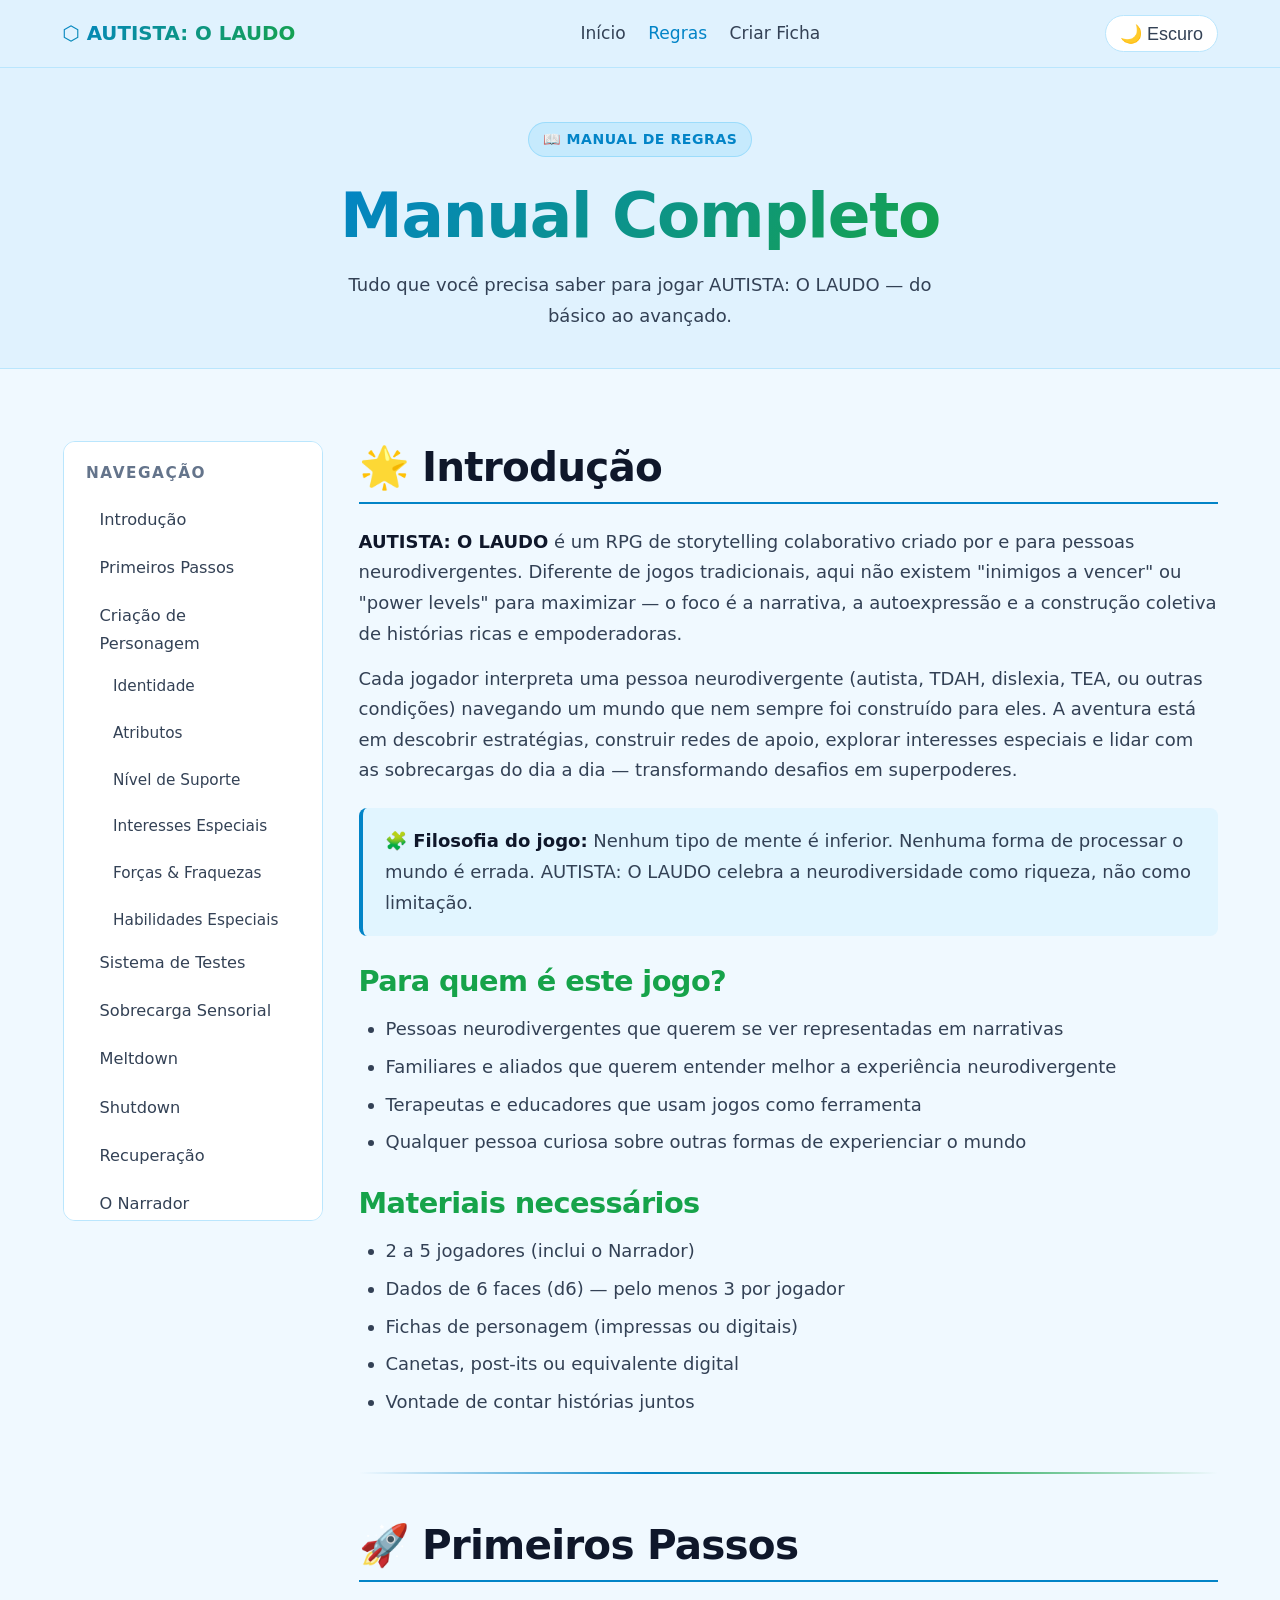
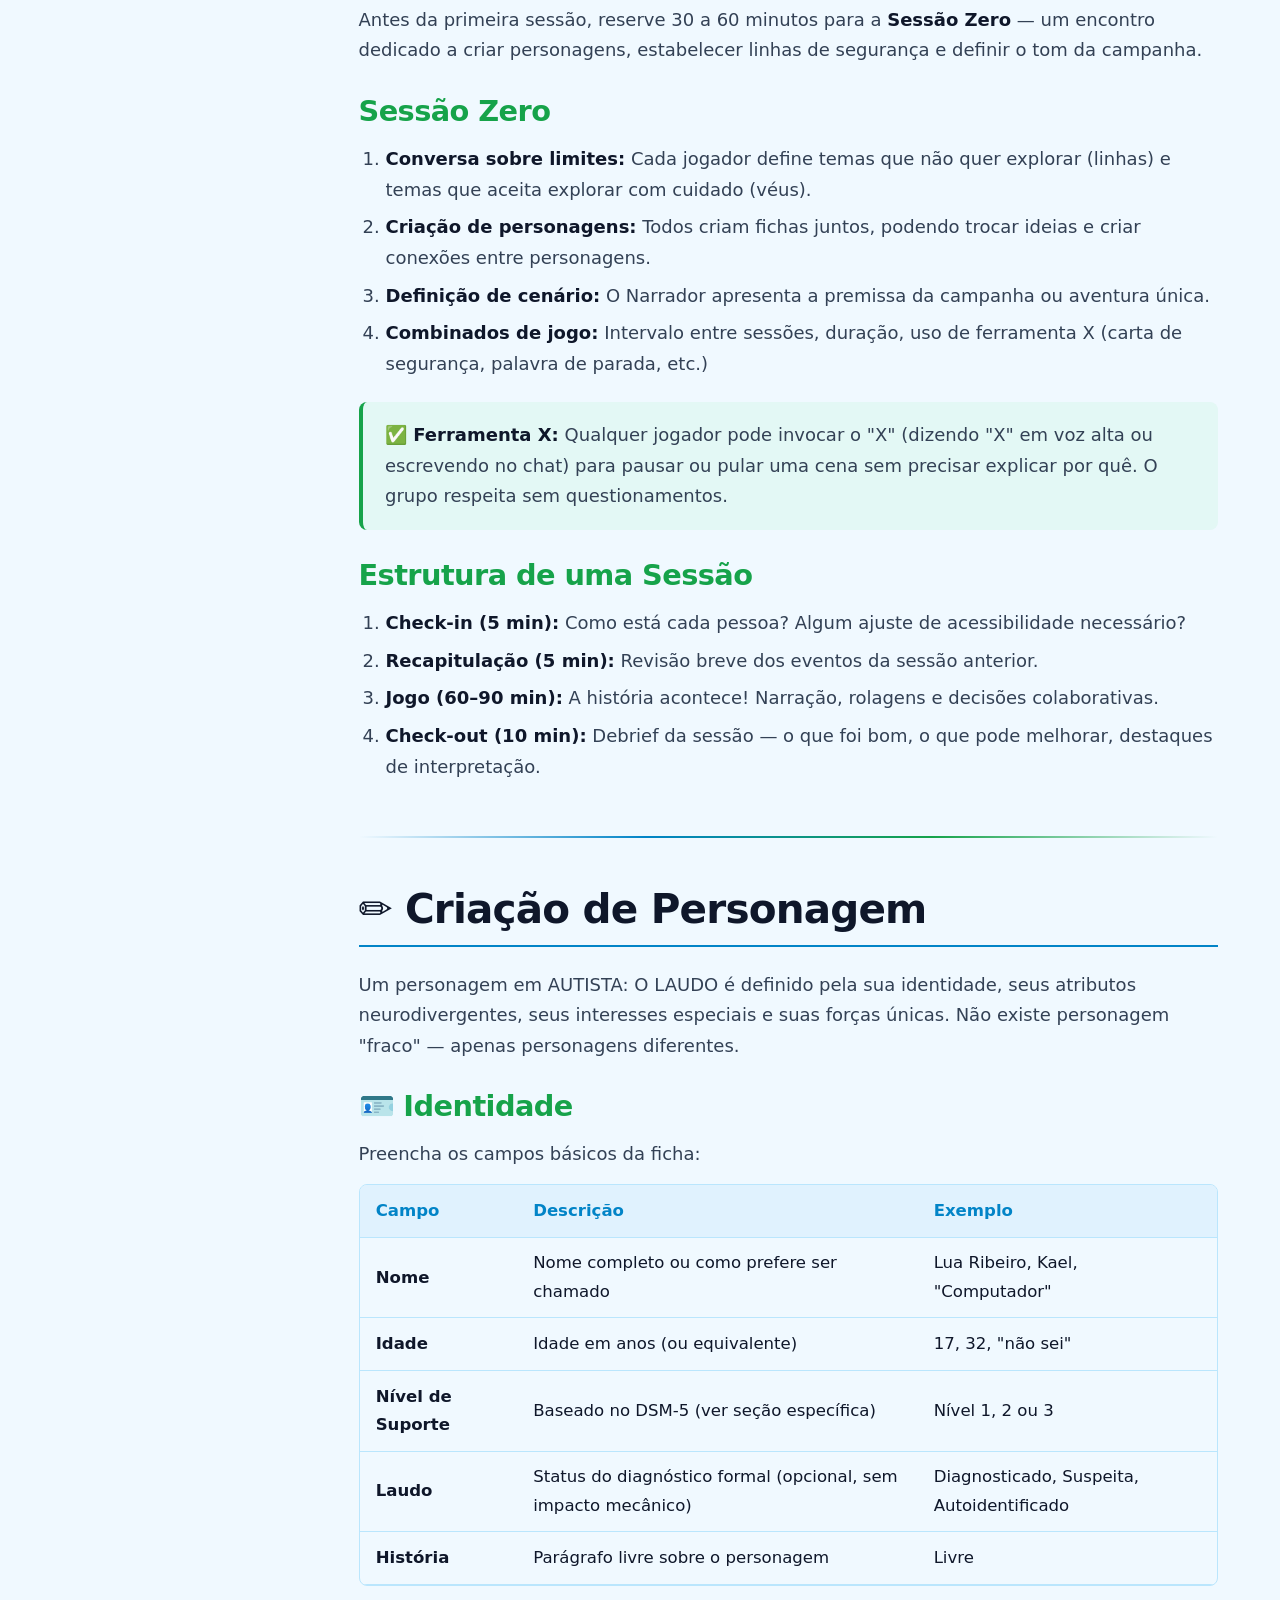
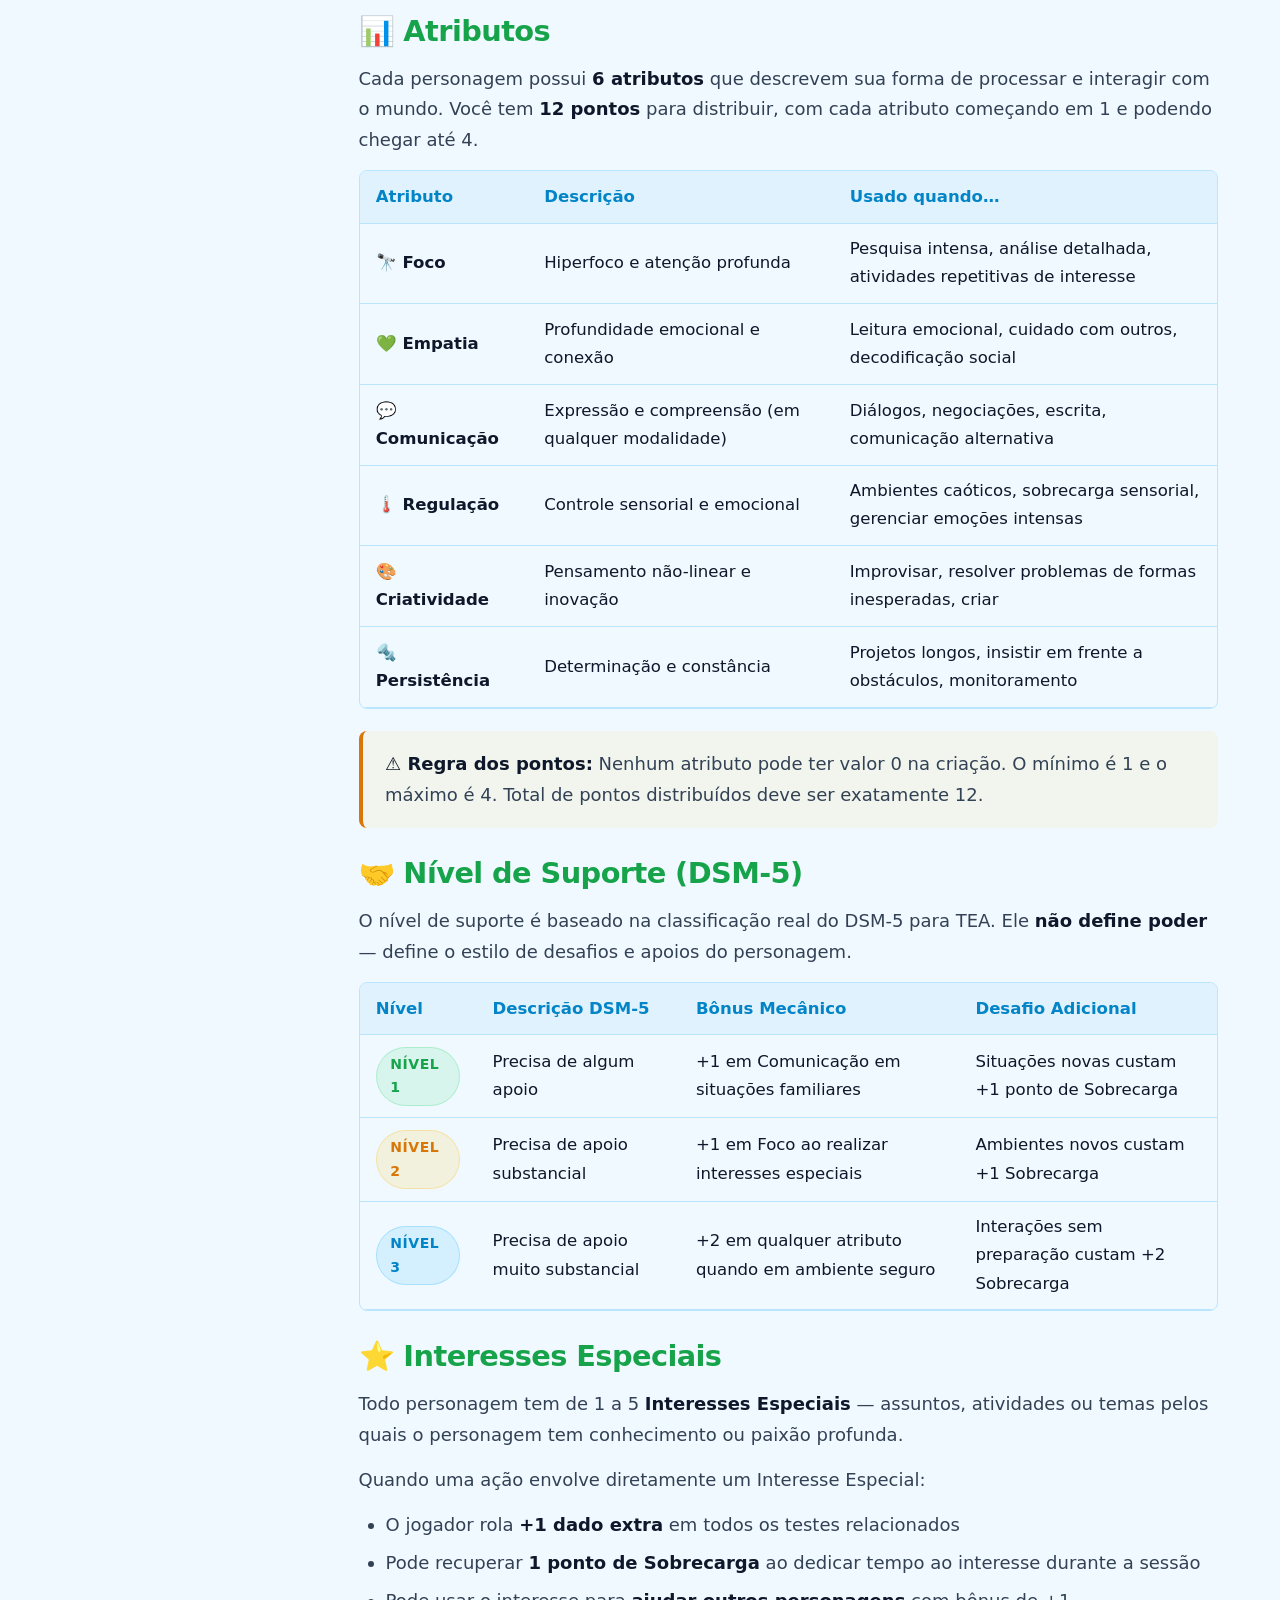
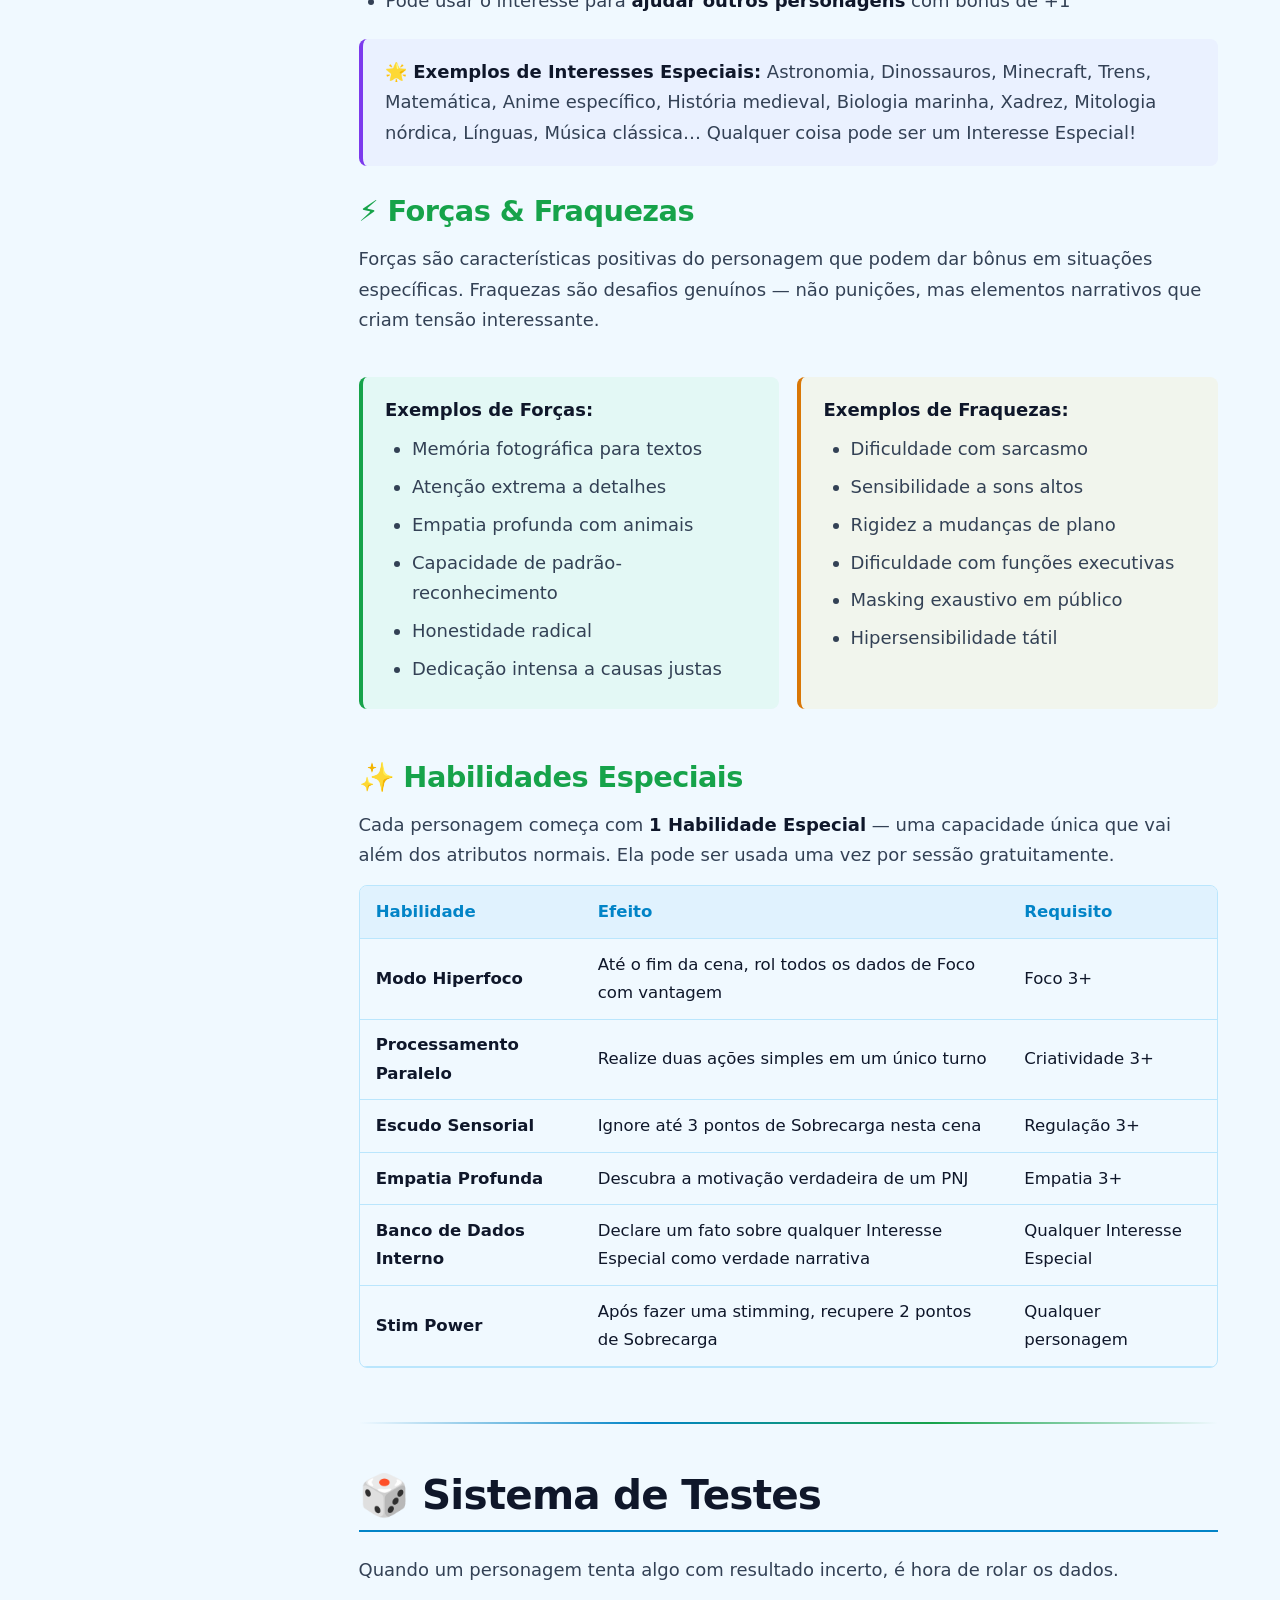
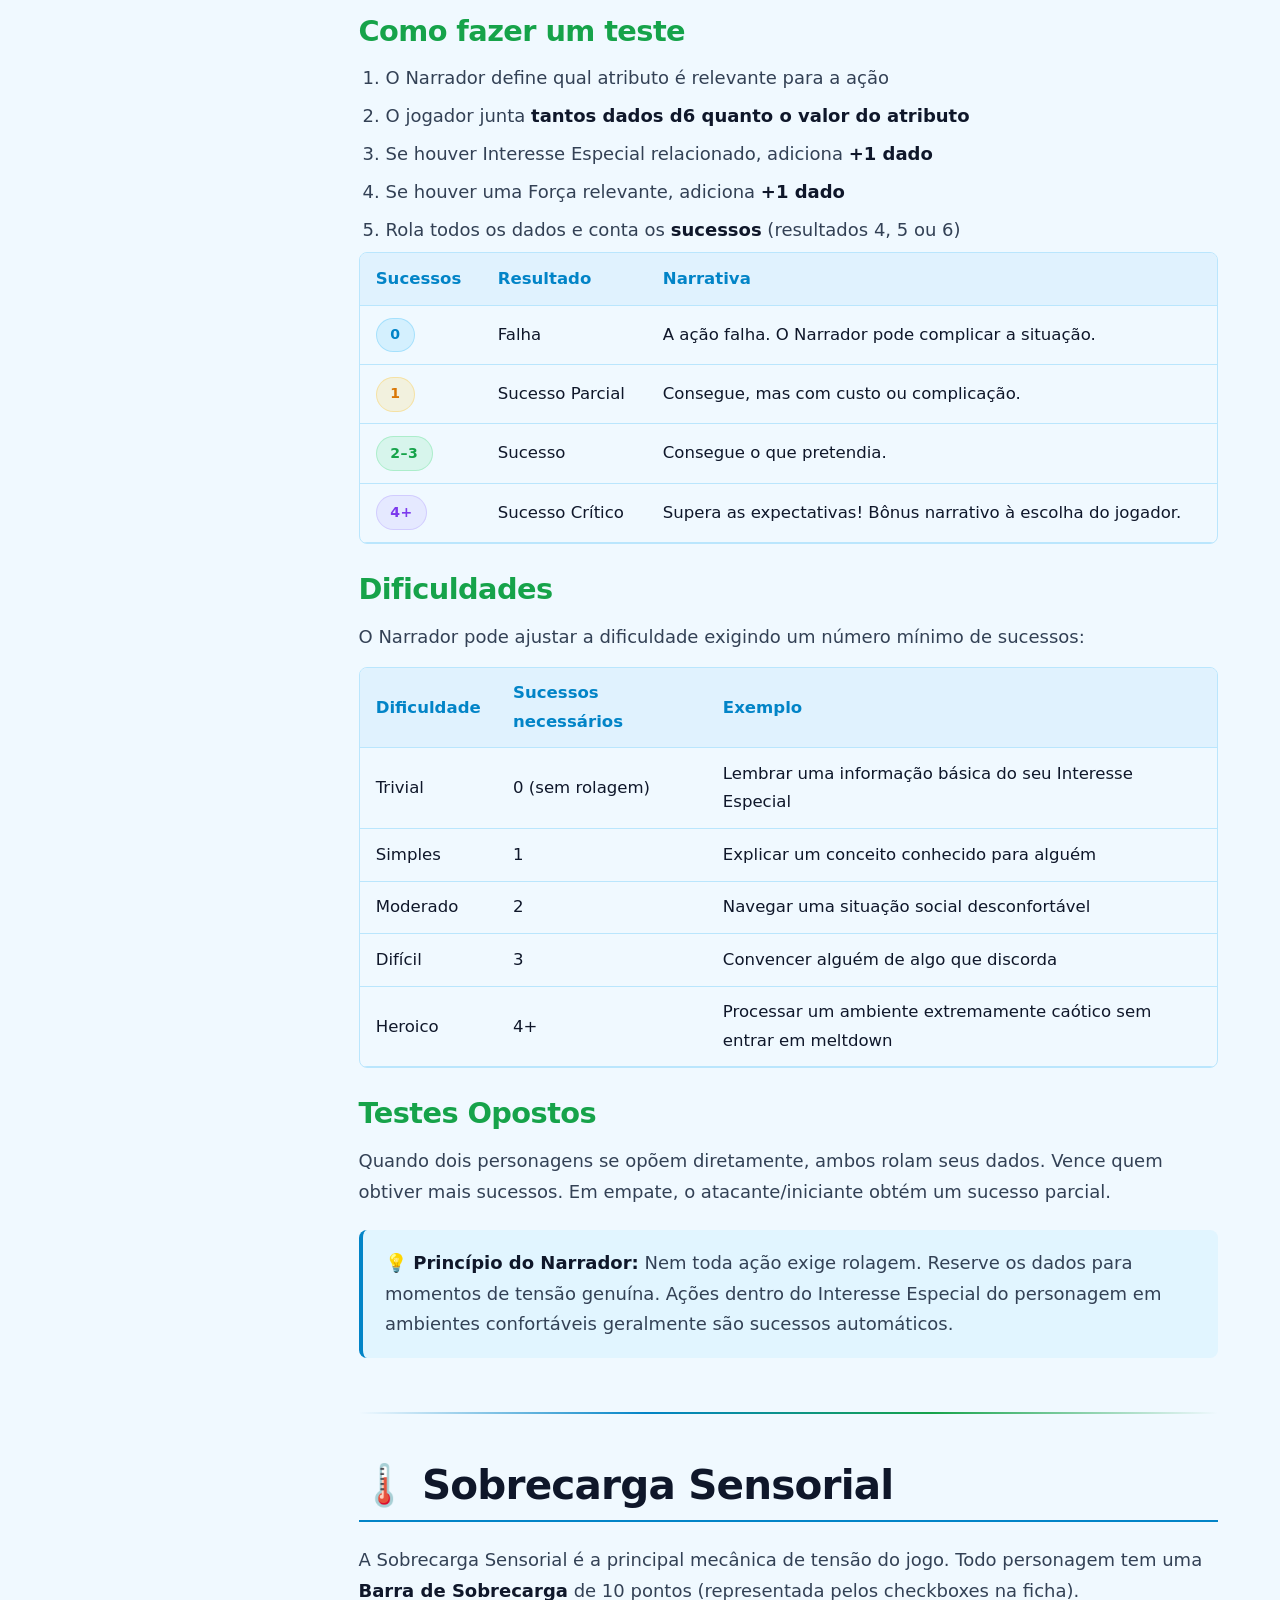
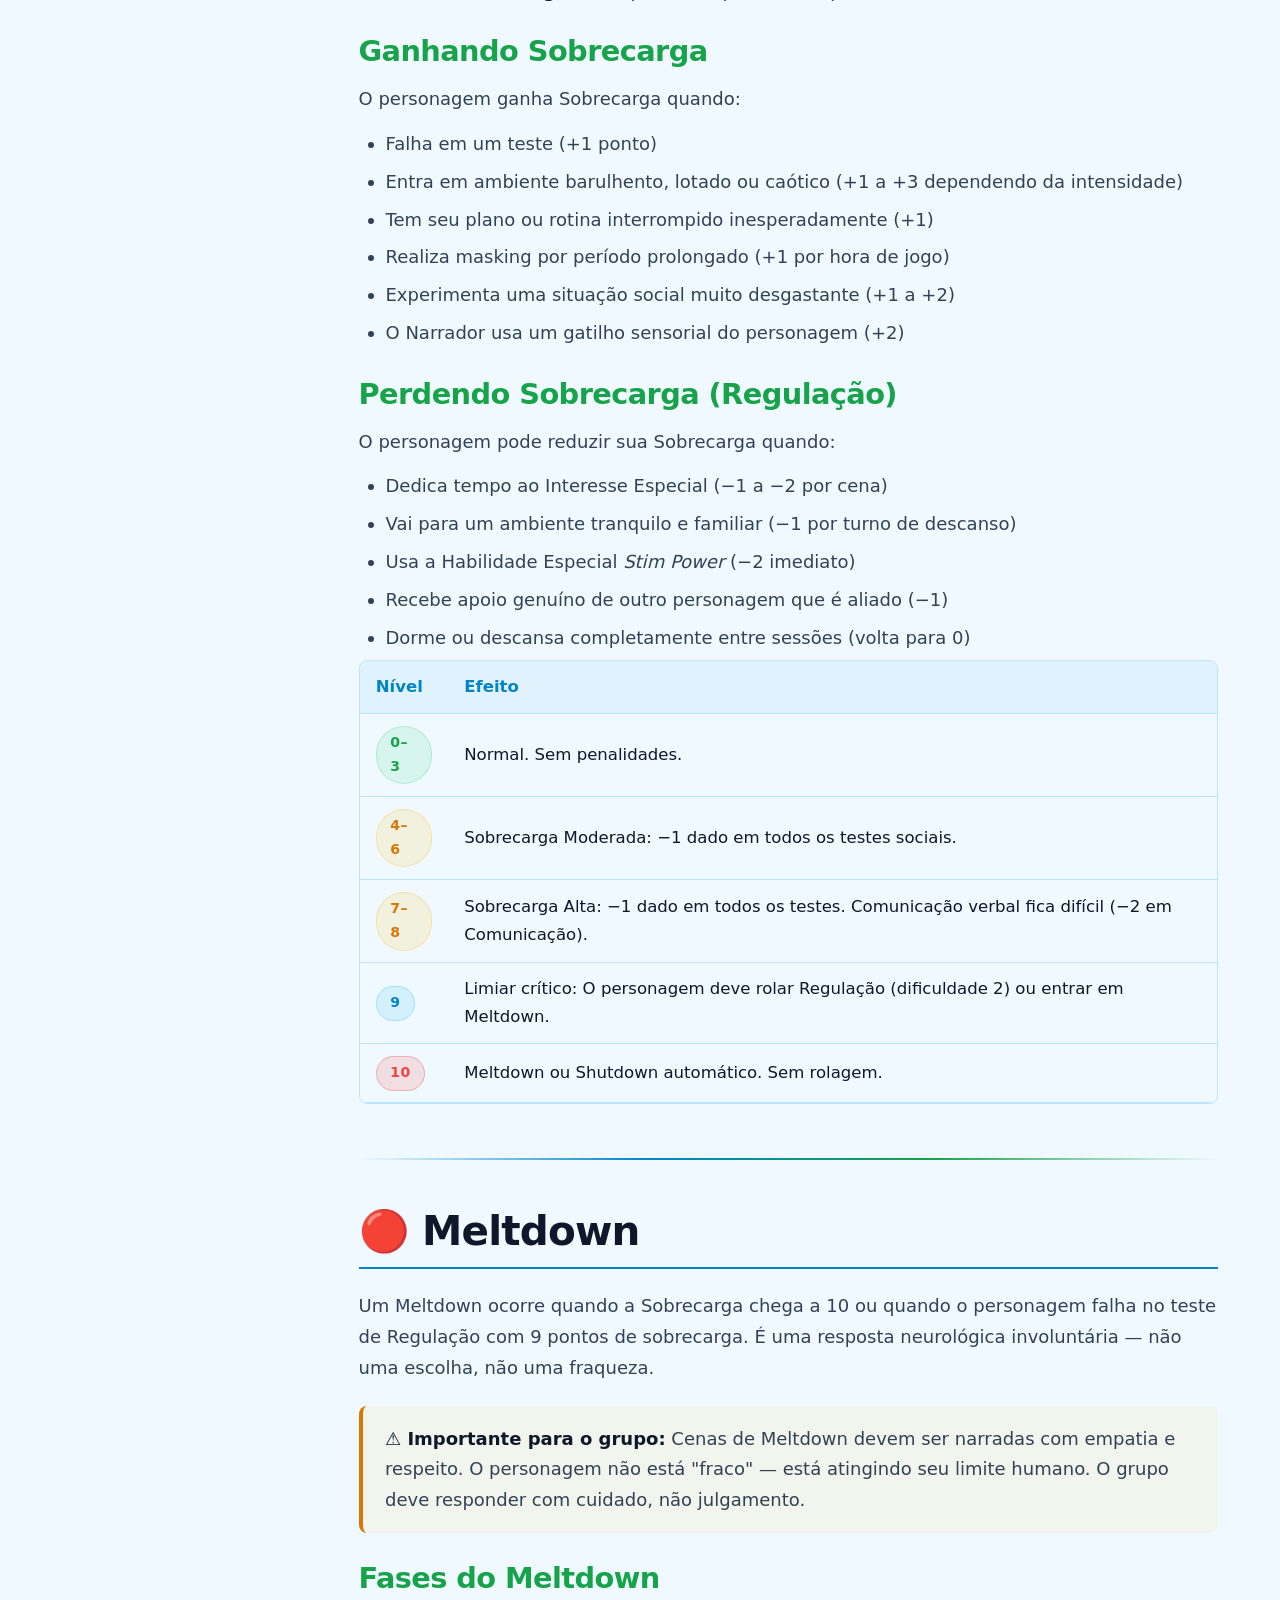
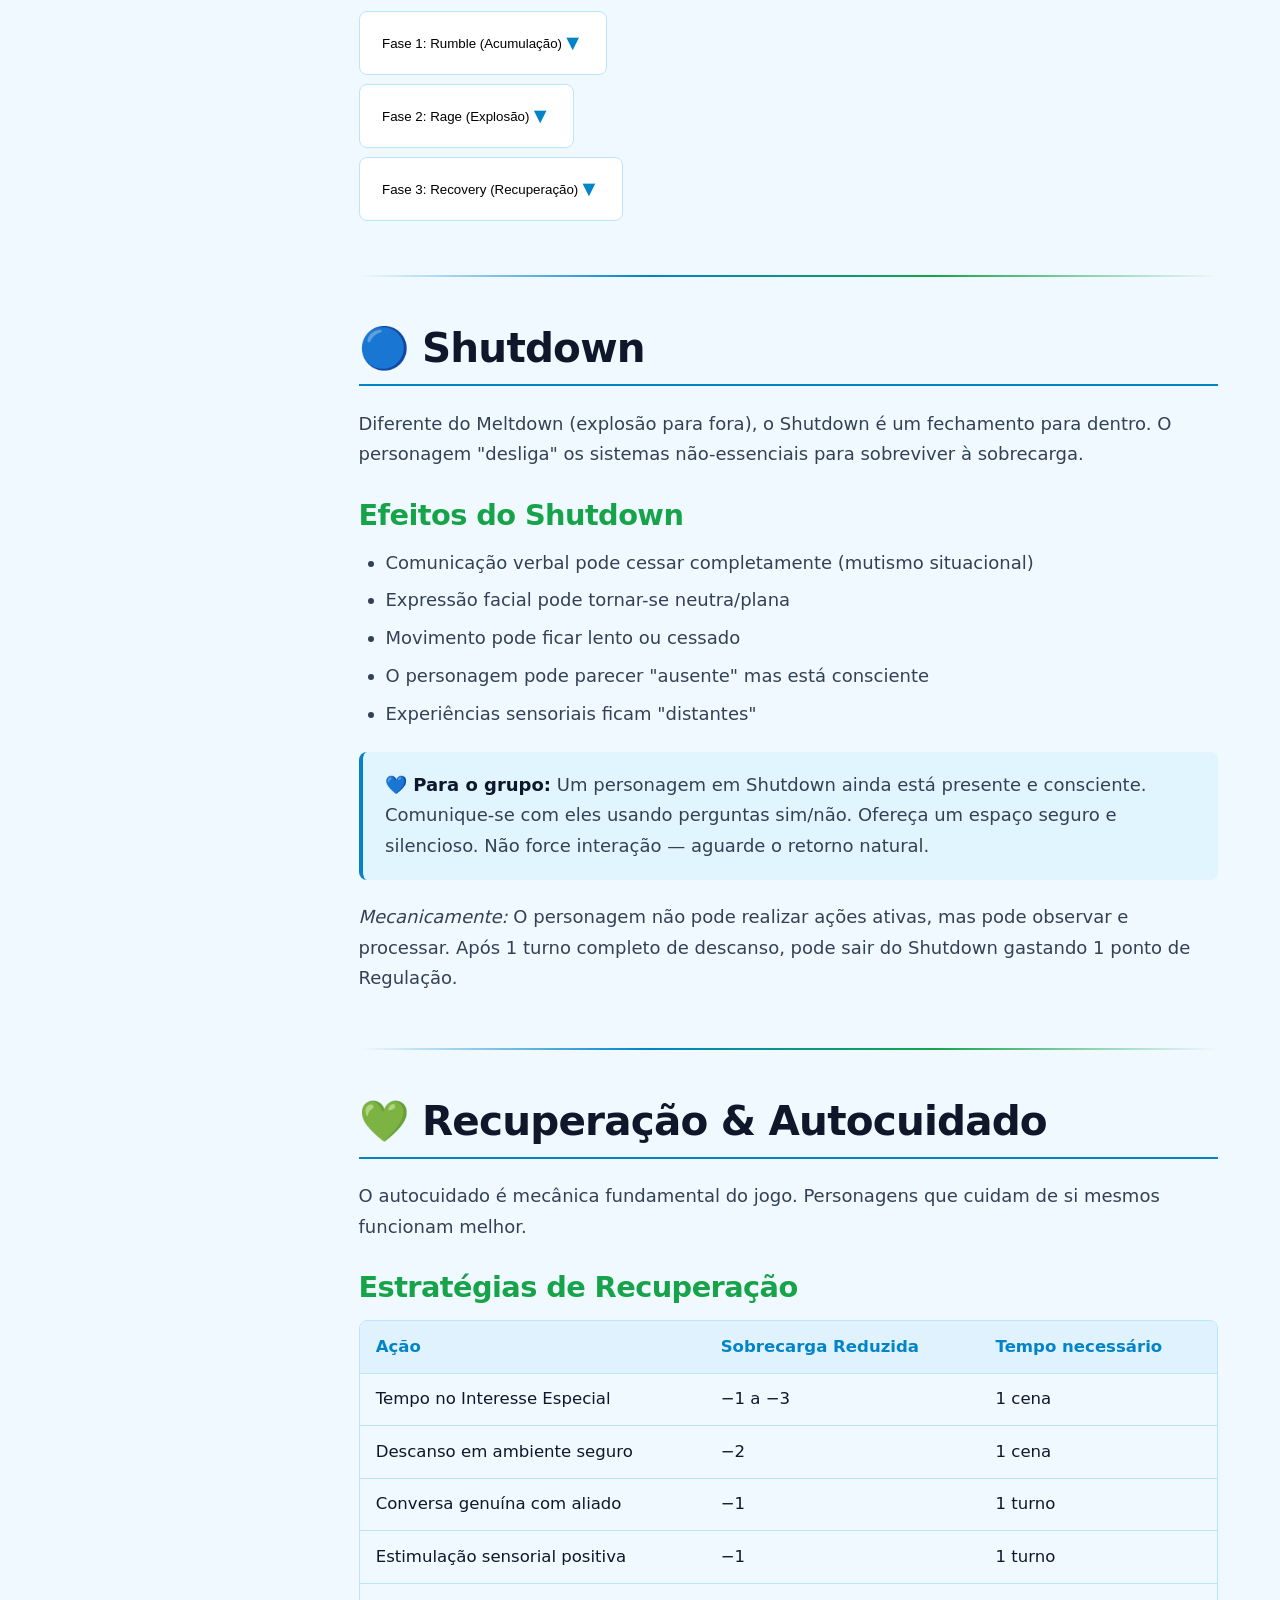
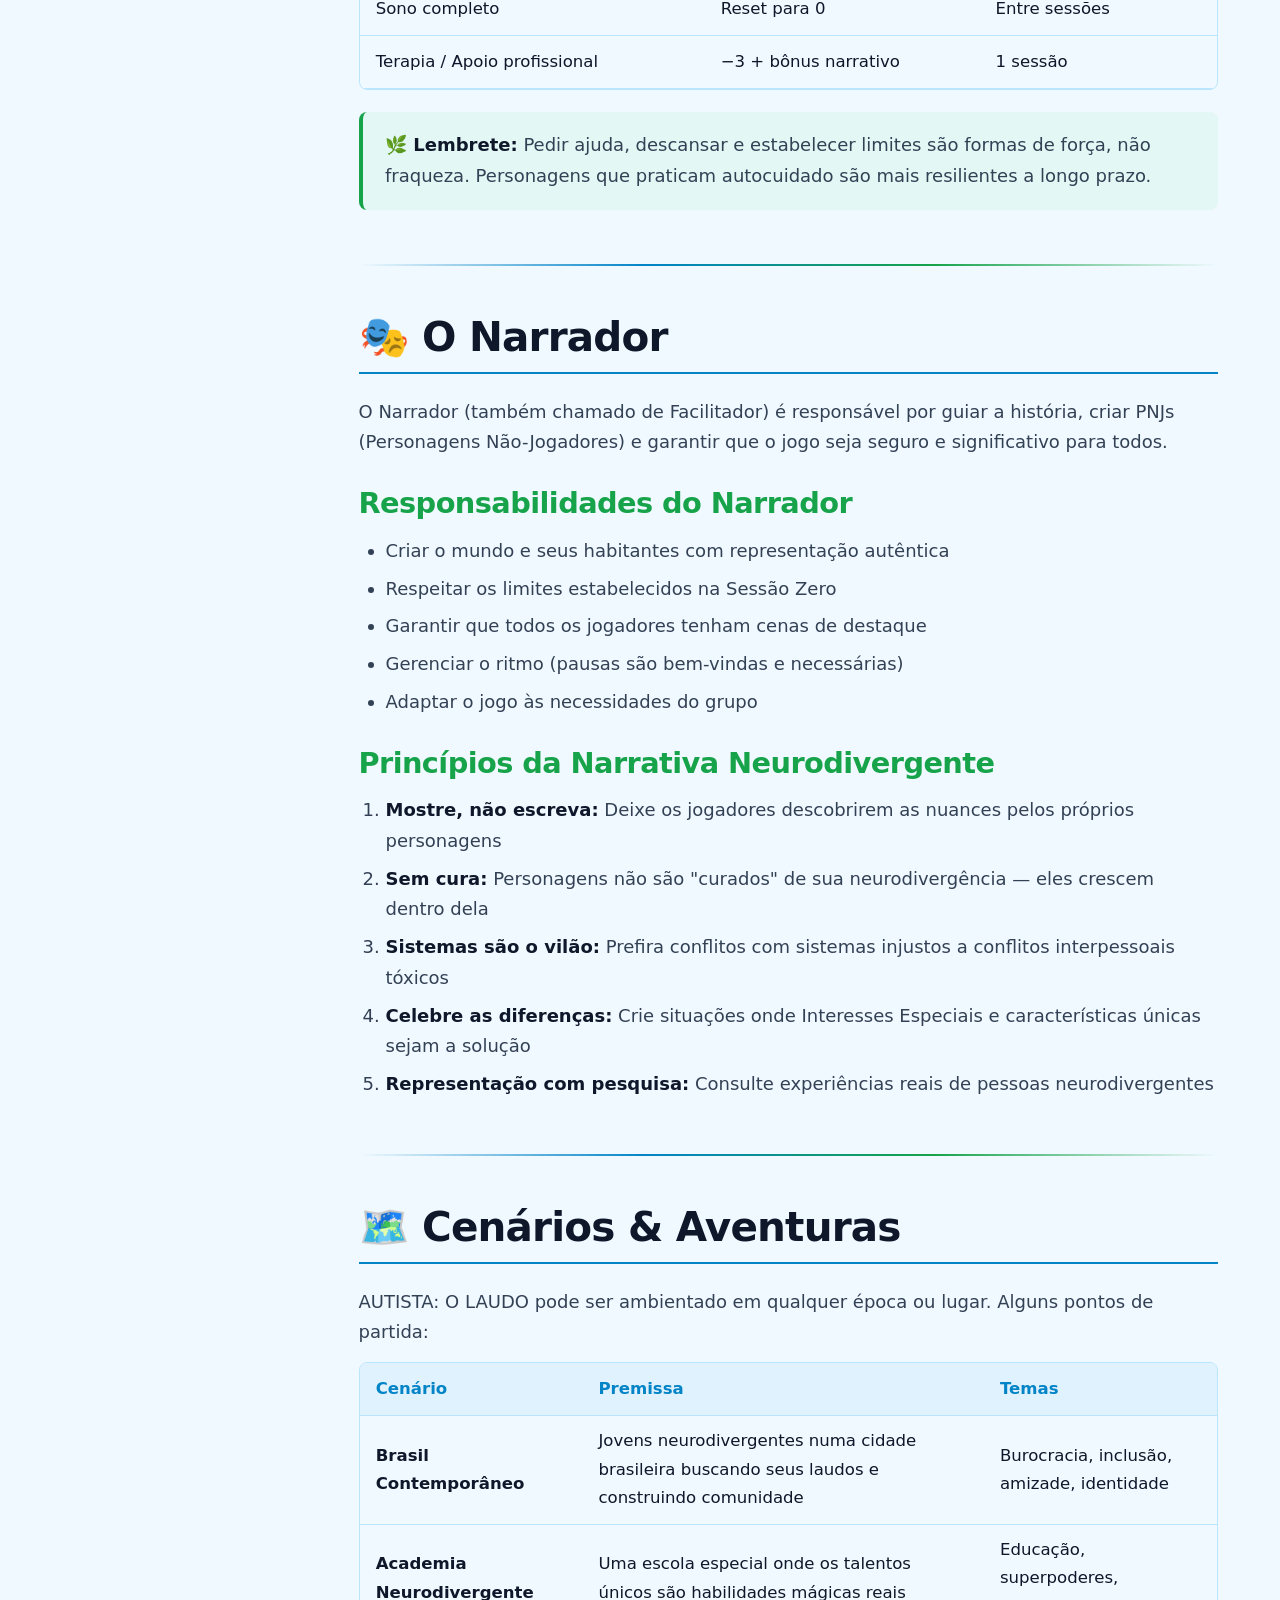
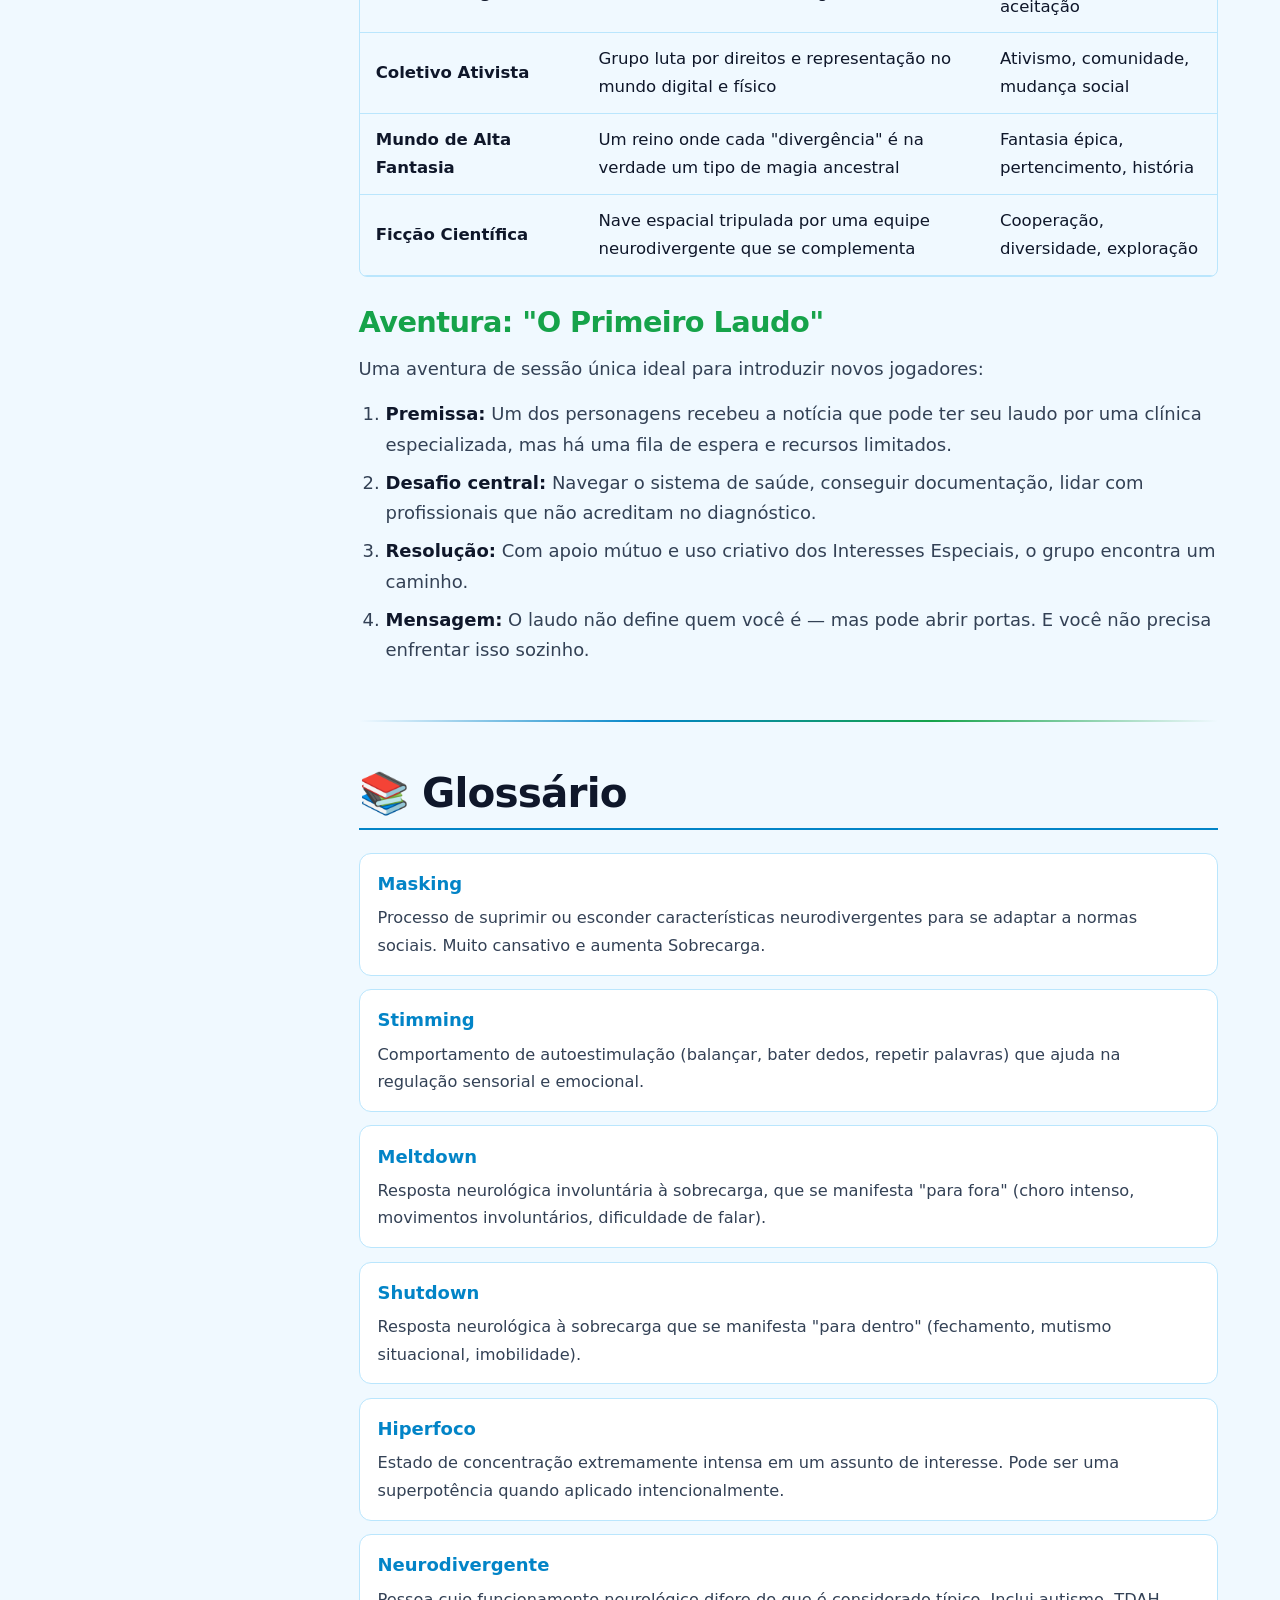
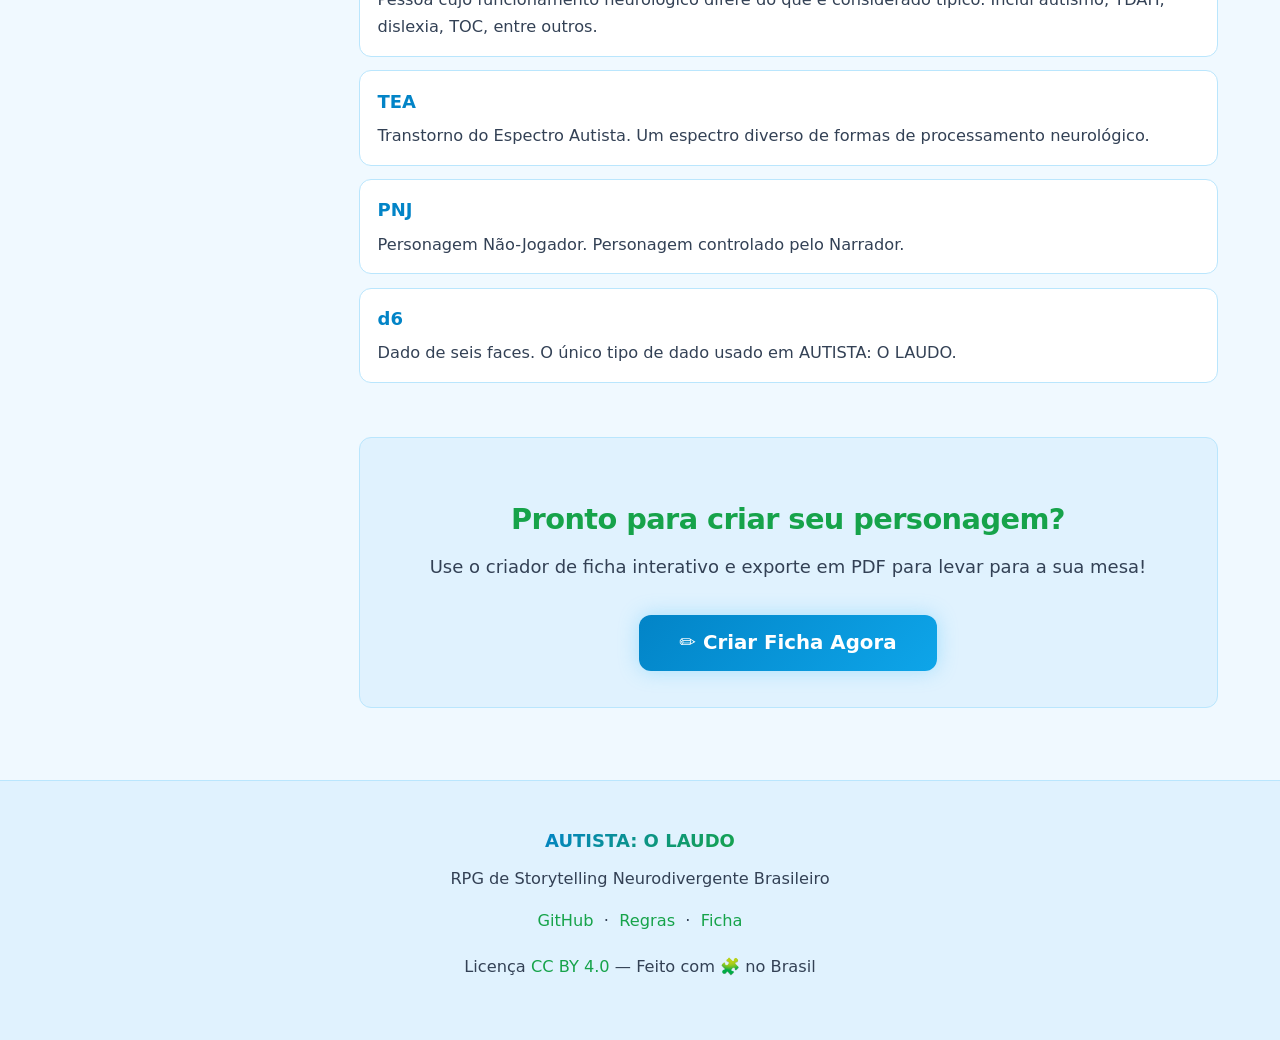
==== commit d077ea65: "fix: address security and consistency issues from code review - Set MIN_ATTR to 1 (rules say minimum" ====
--- a/regras.html
+++ b/regras.html
@@ -291,7 +291,7 @@
             </ul>
 
             <div class="callout callout-purple">
-              <strong>🌟 Exemplos de Interesses Especiais:</strong> Astronomia, Dinossauros, Minecraft, Trens, Matematica, 
+              <strong>🌟 Exemplos de Interesses Especiais:</strong> Astronomia, Dinossauros, Minecraft, Trens, Matemática, 
               Anime específico, História medieval, Biologia marinha, Xadrez, Mitologia nórdica, Línguas, Música clássica…
               Qualquer coisa pode ser um Interesse Especial!
             </div>
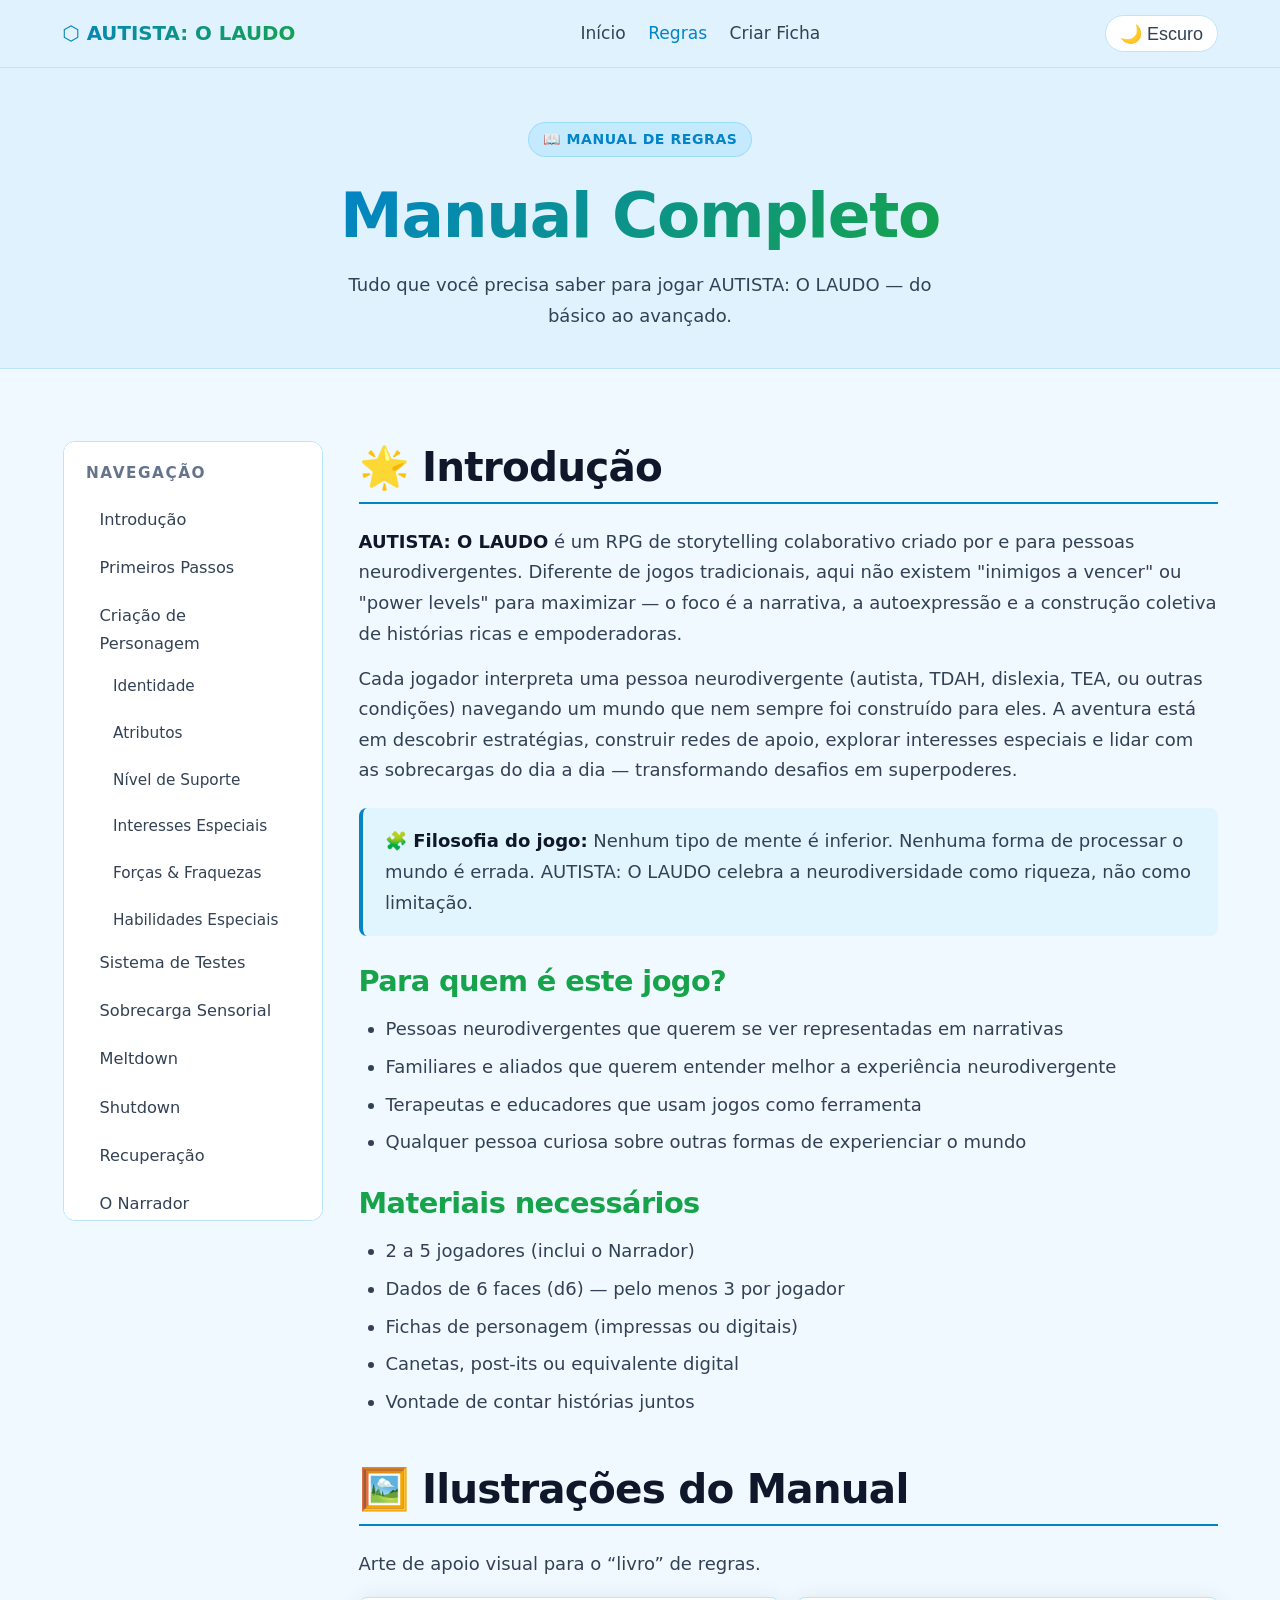
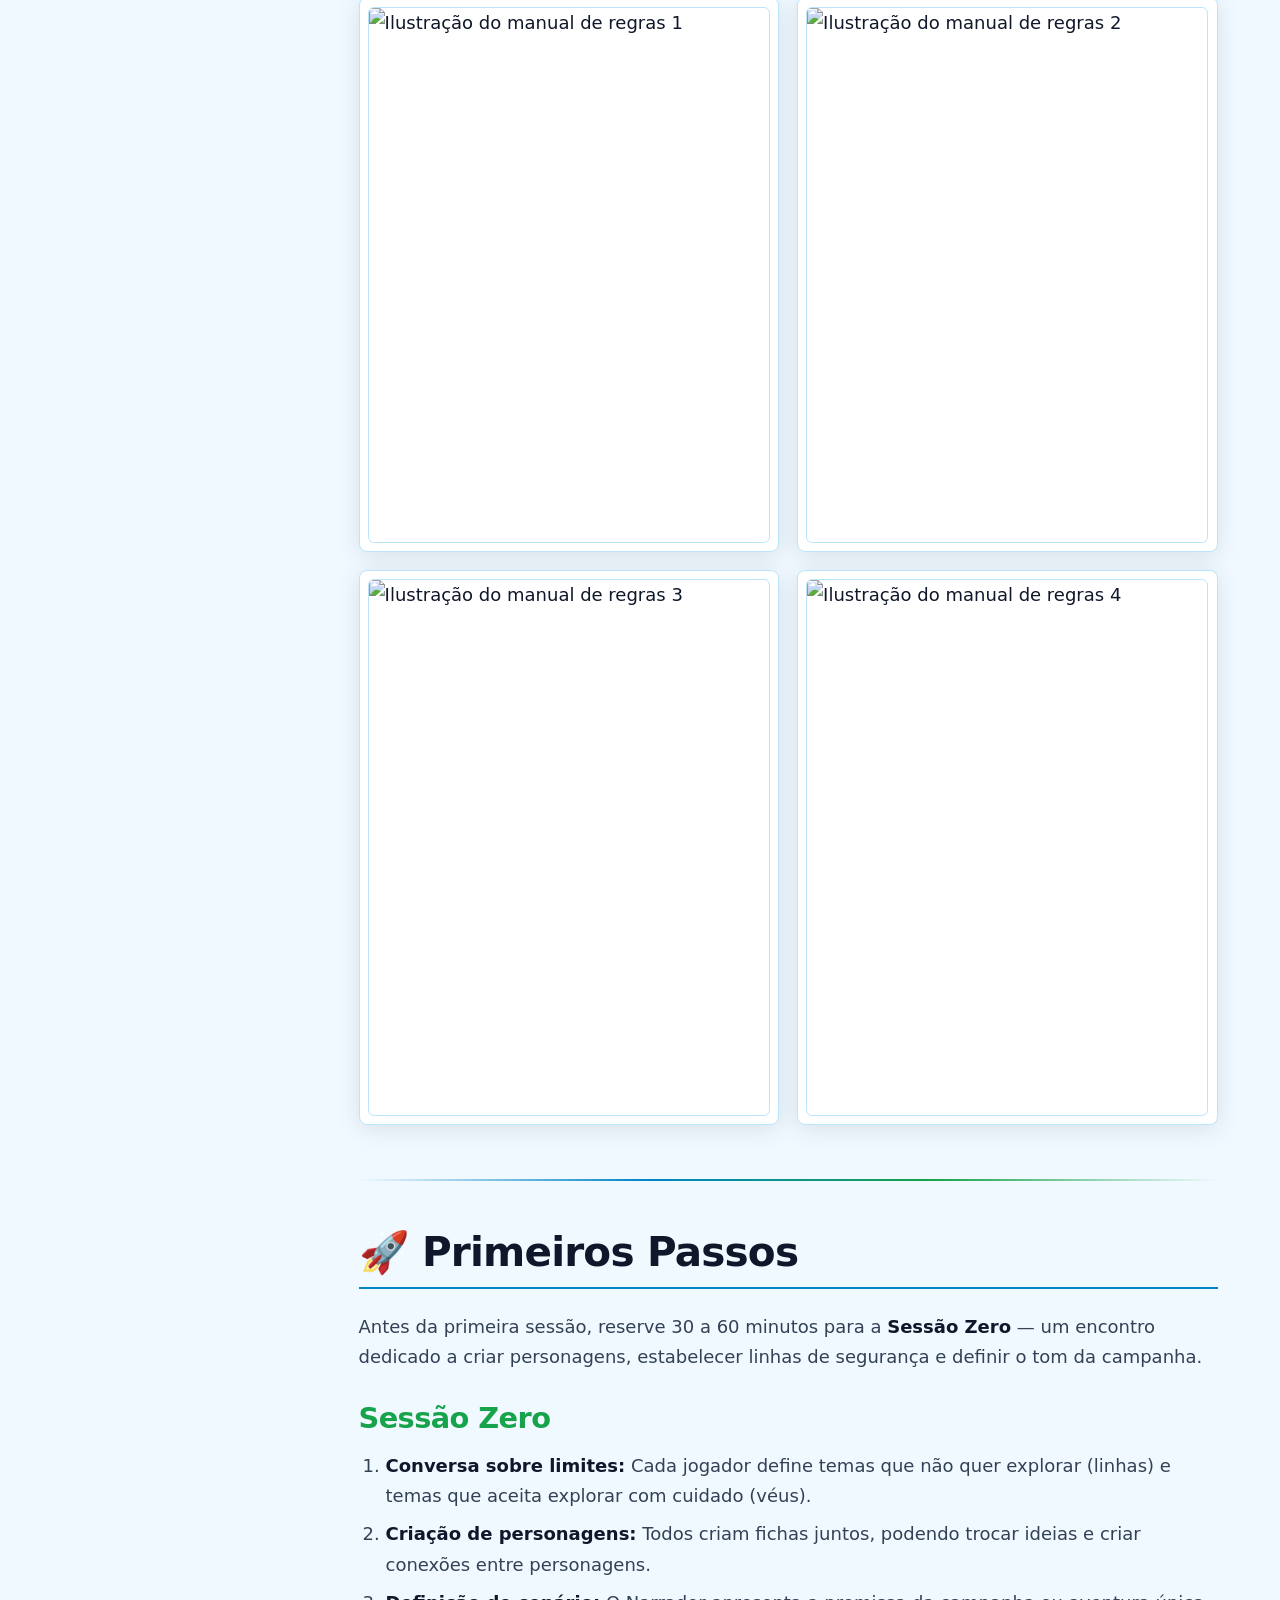
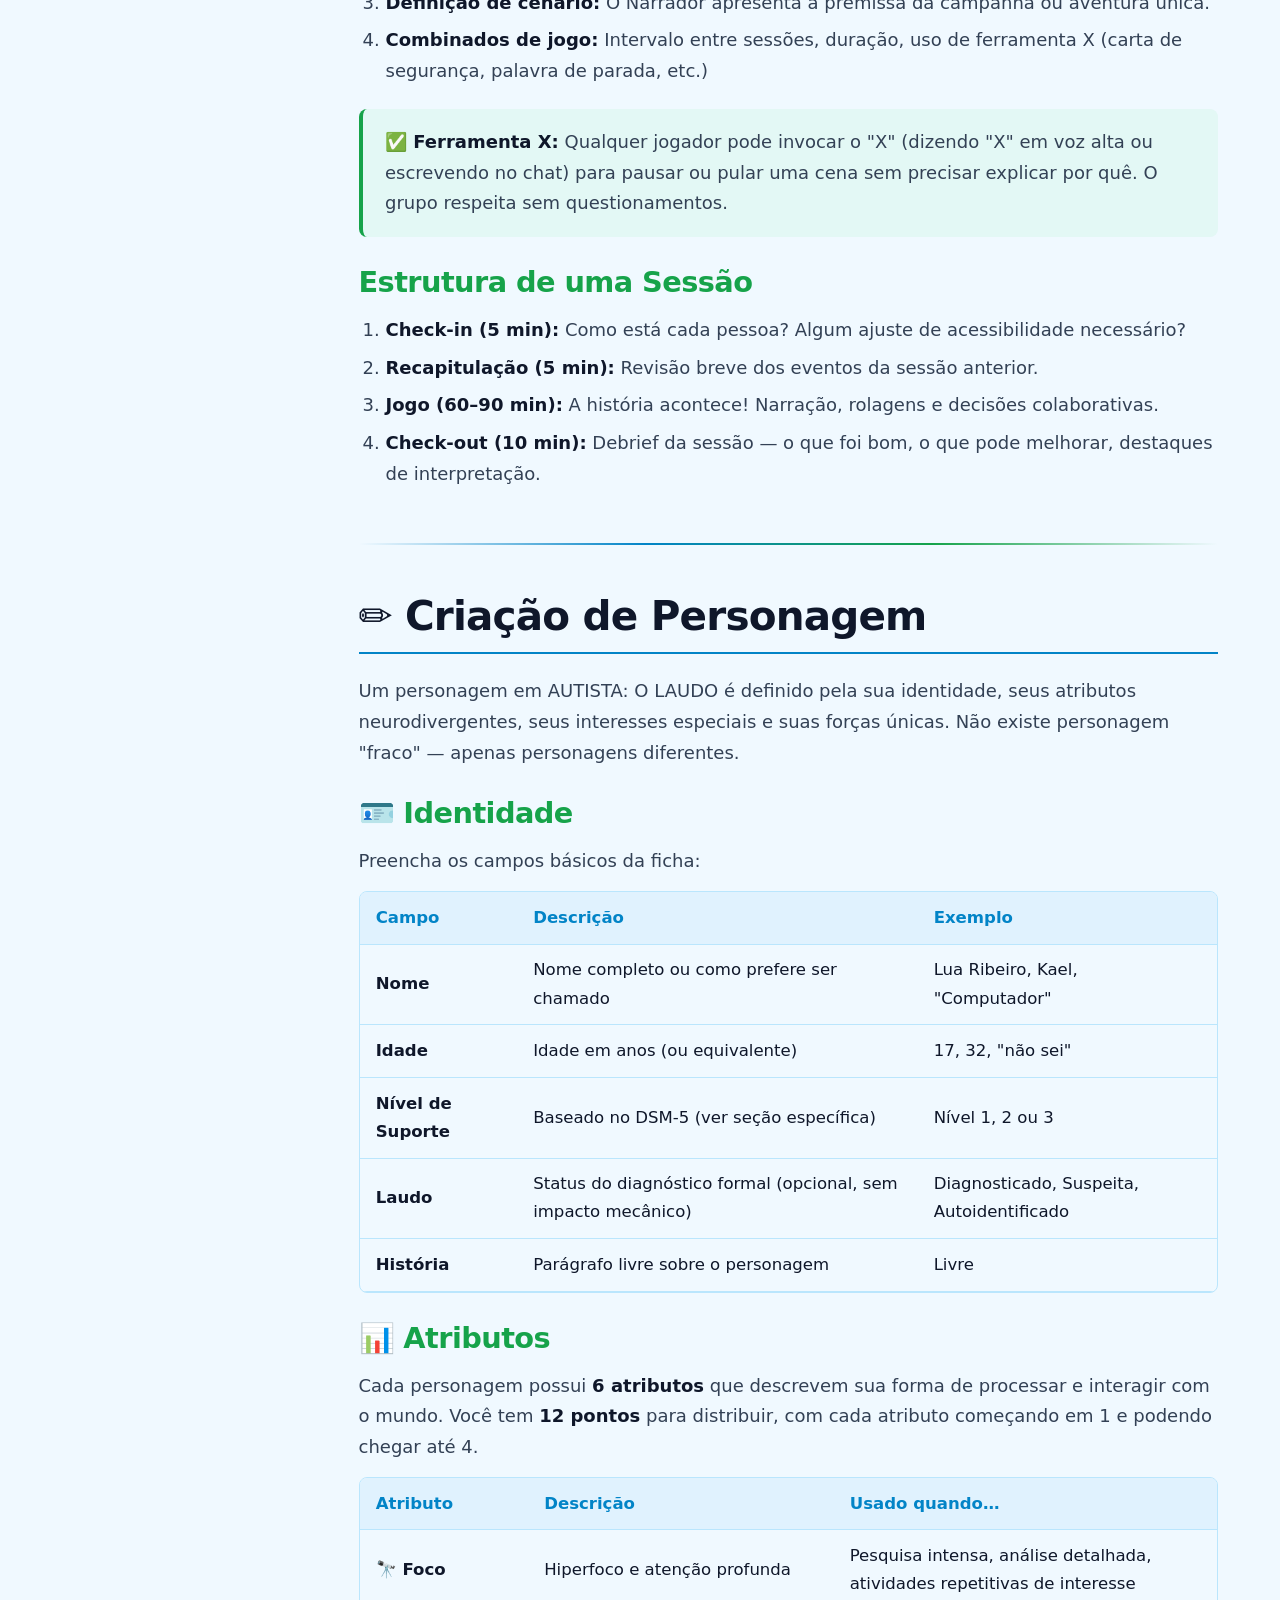
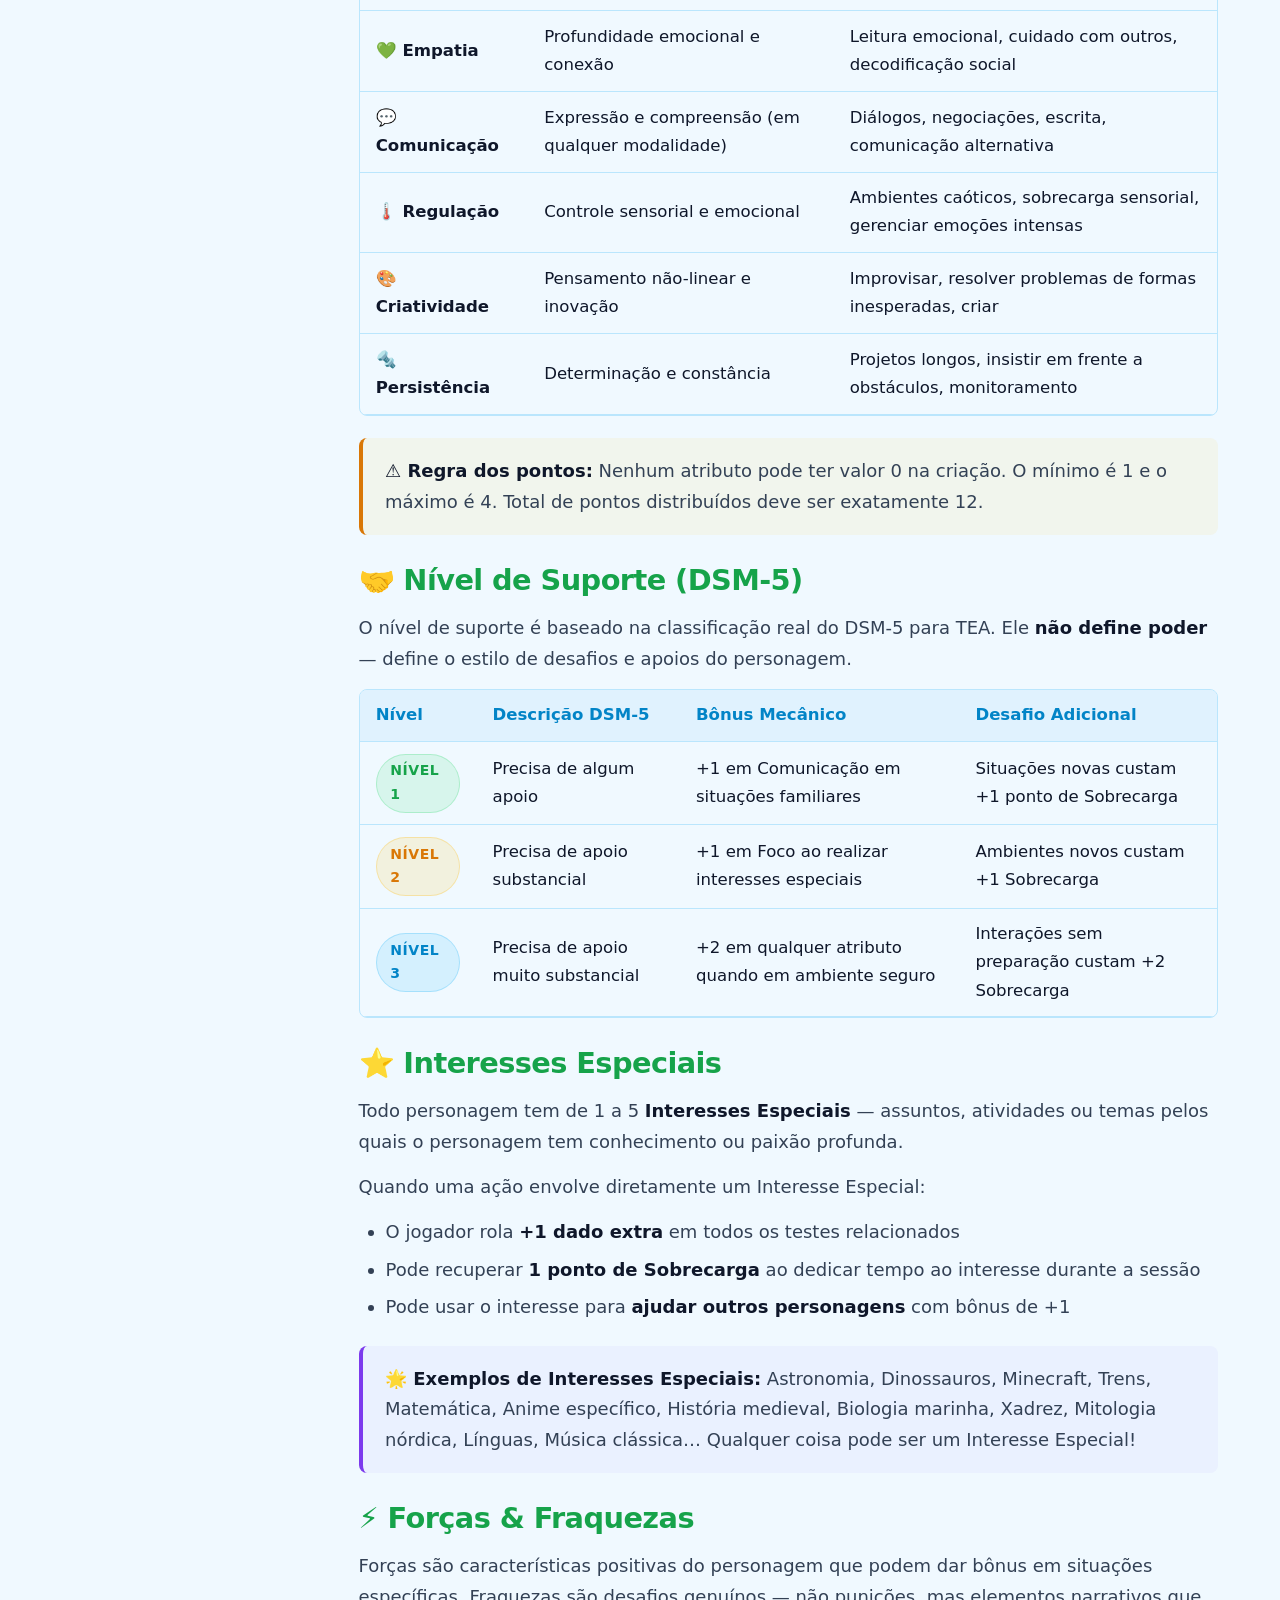
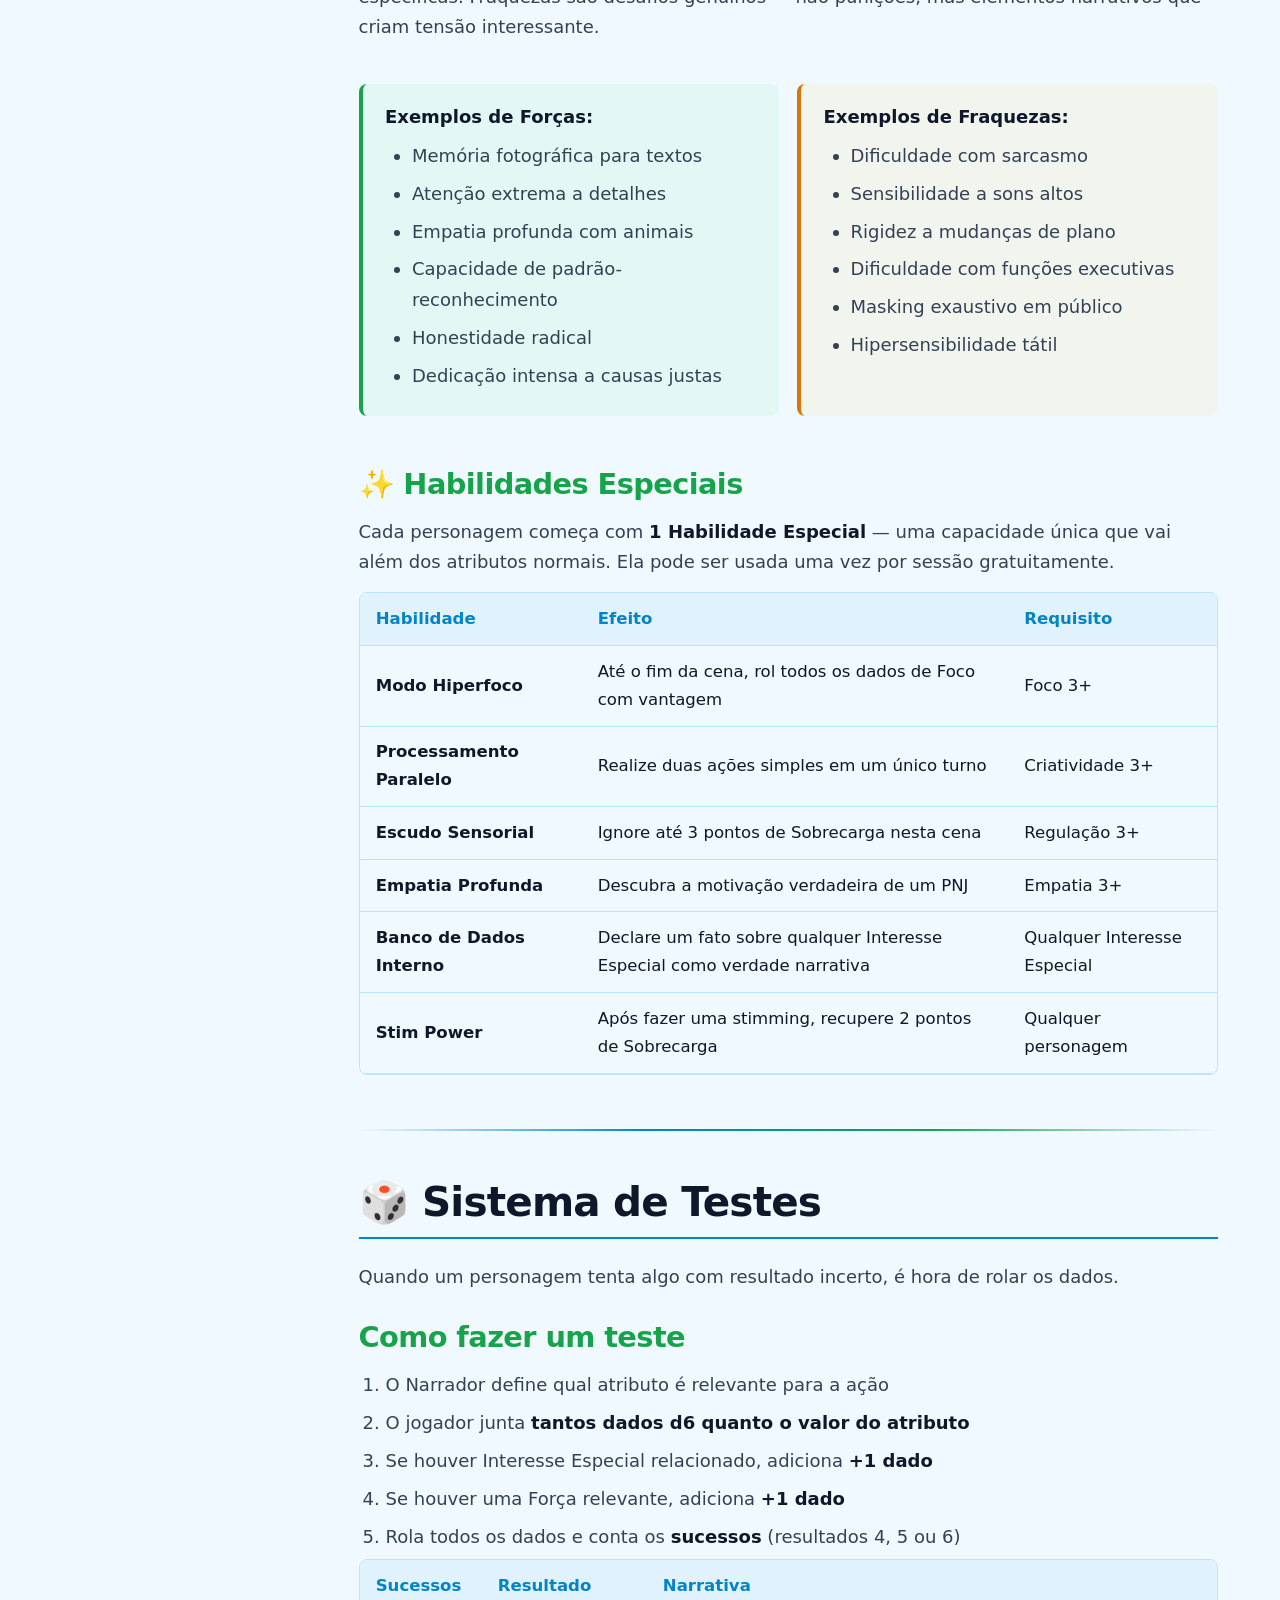
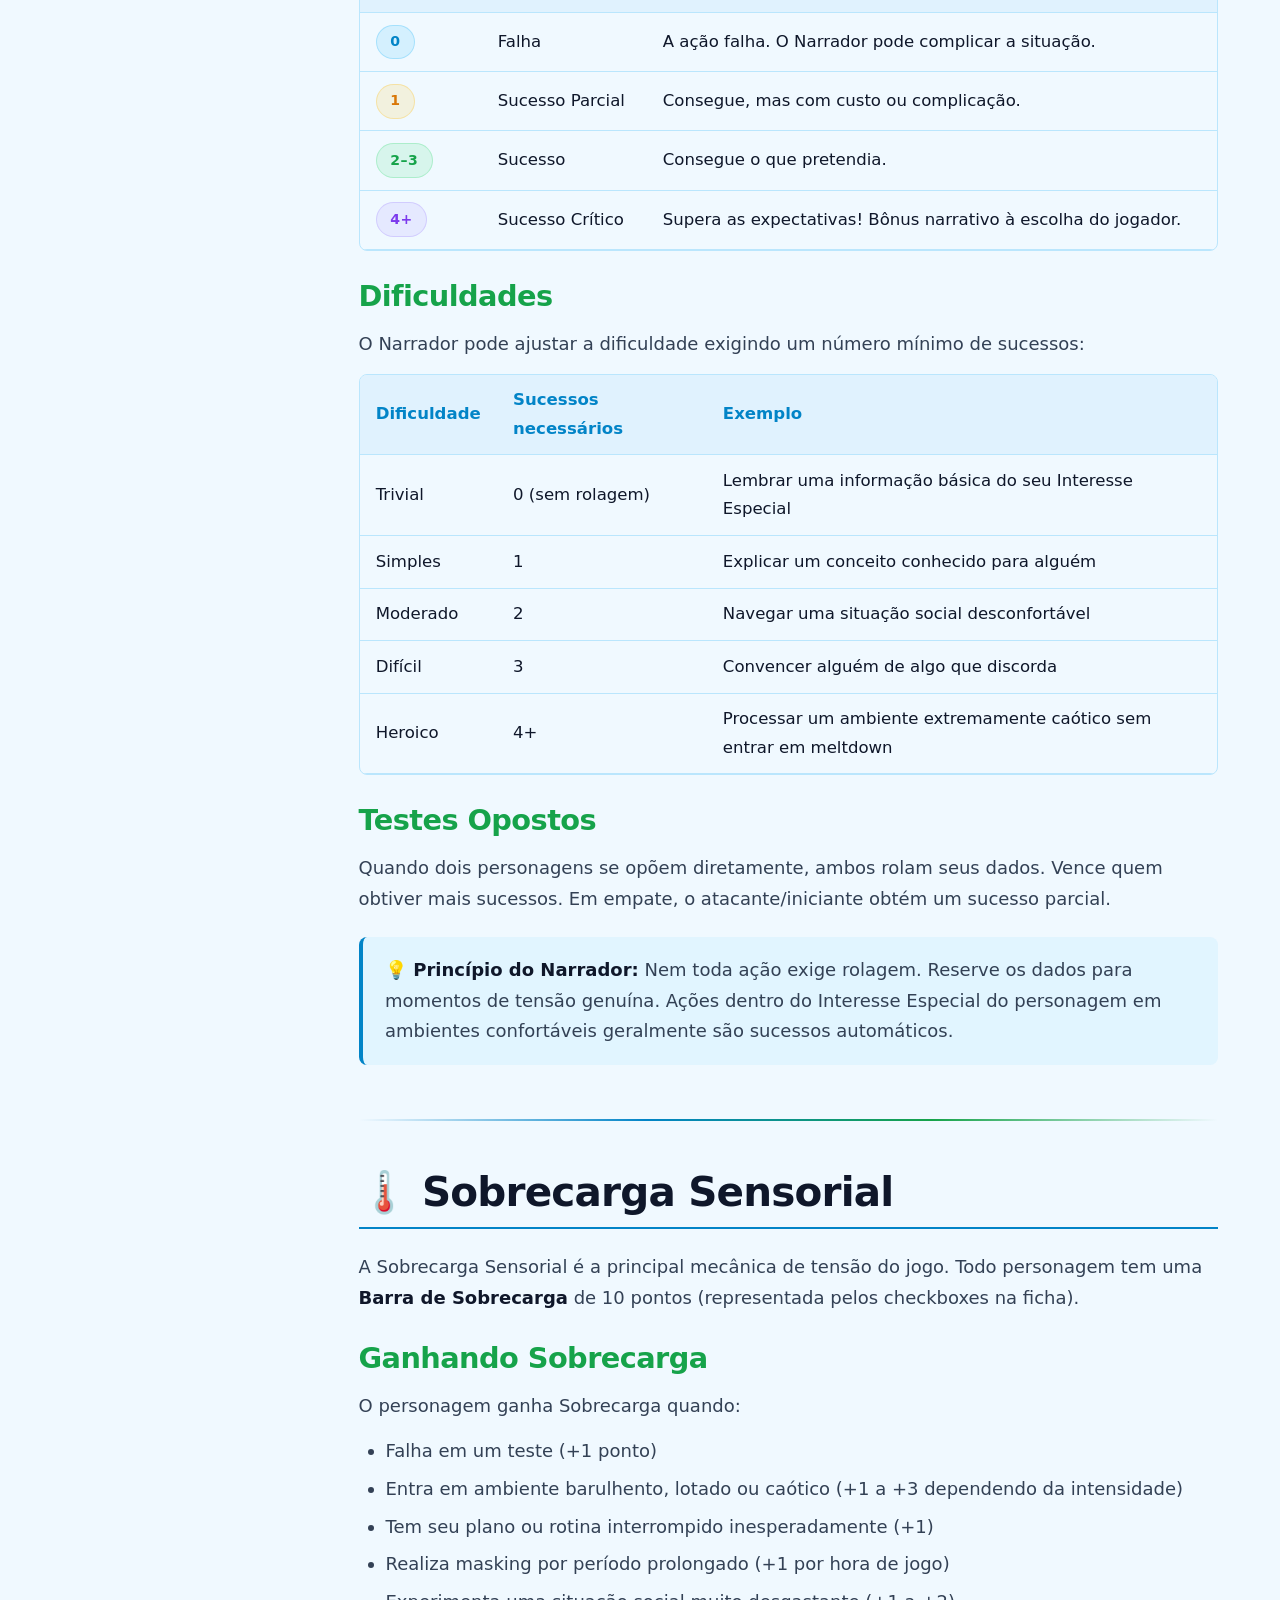
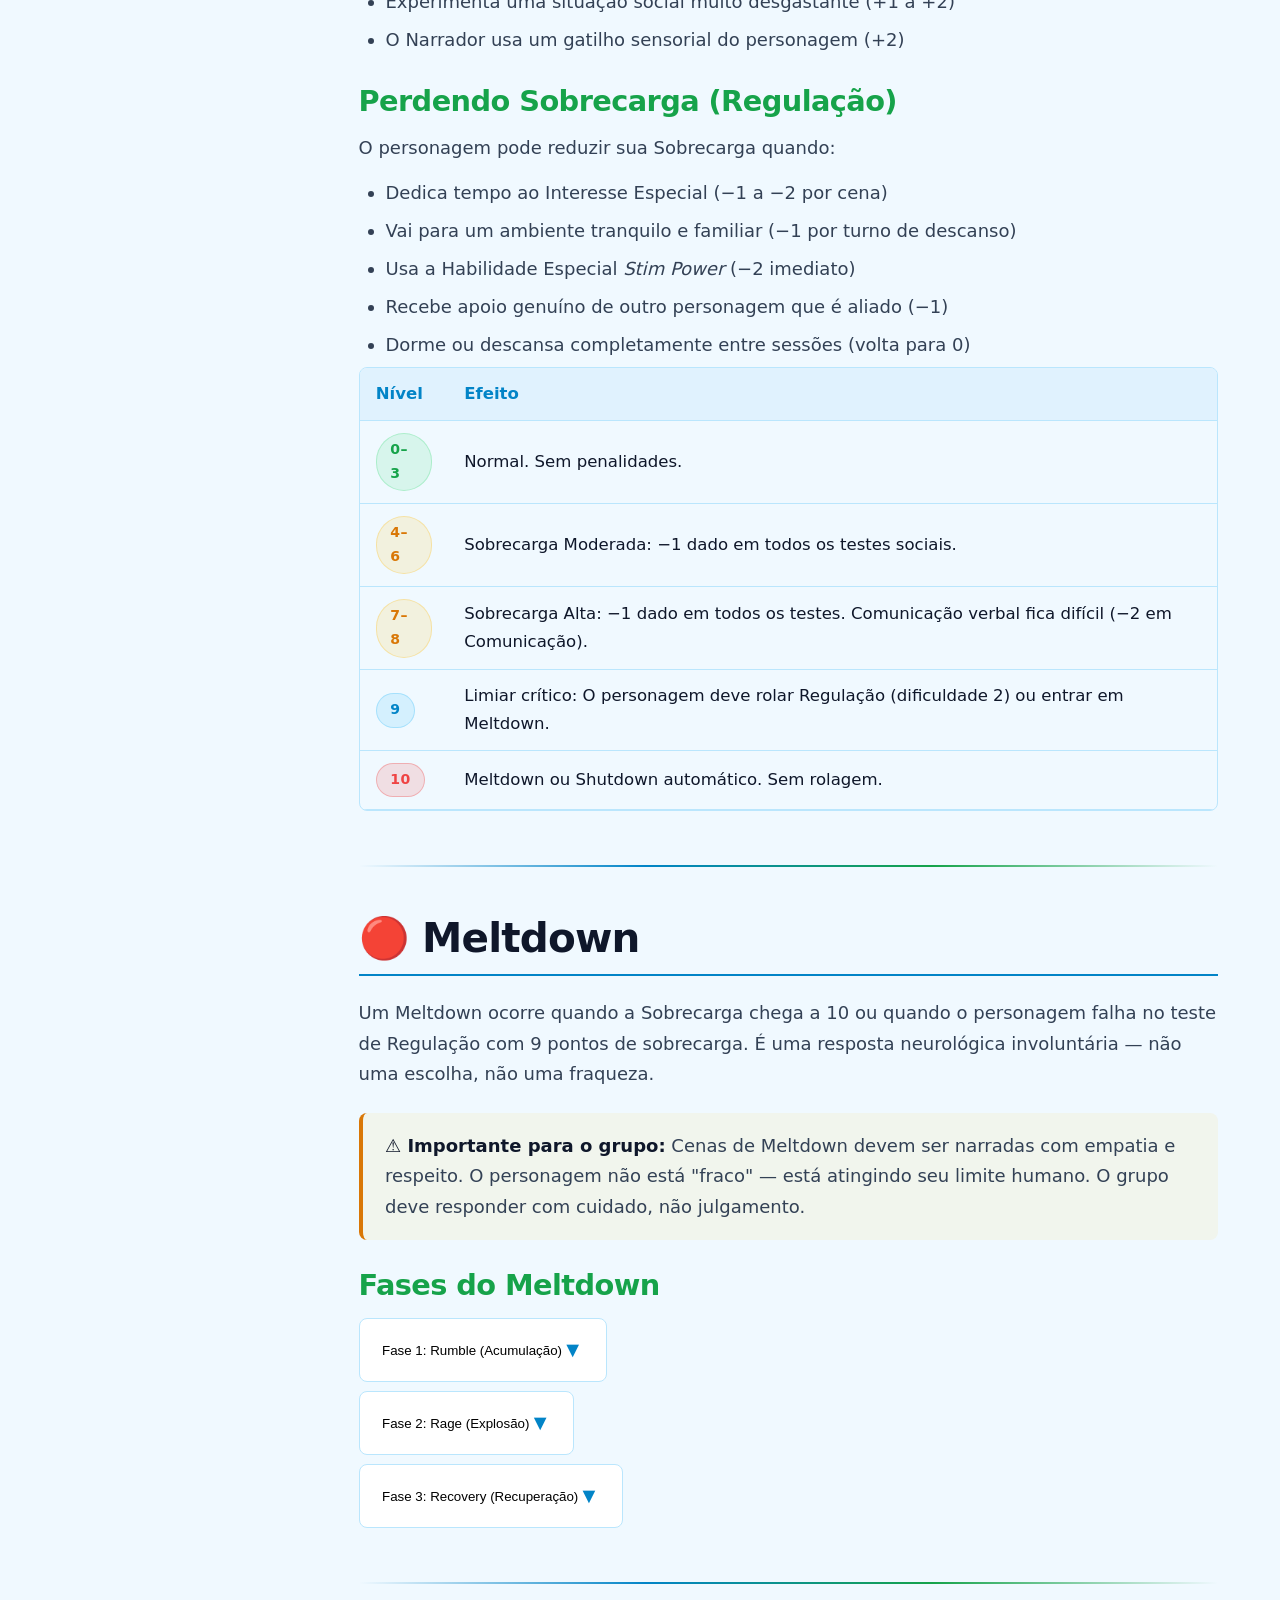
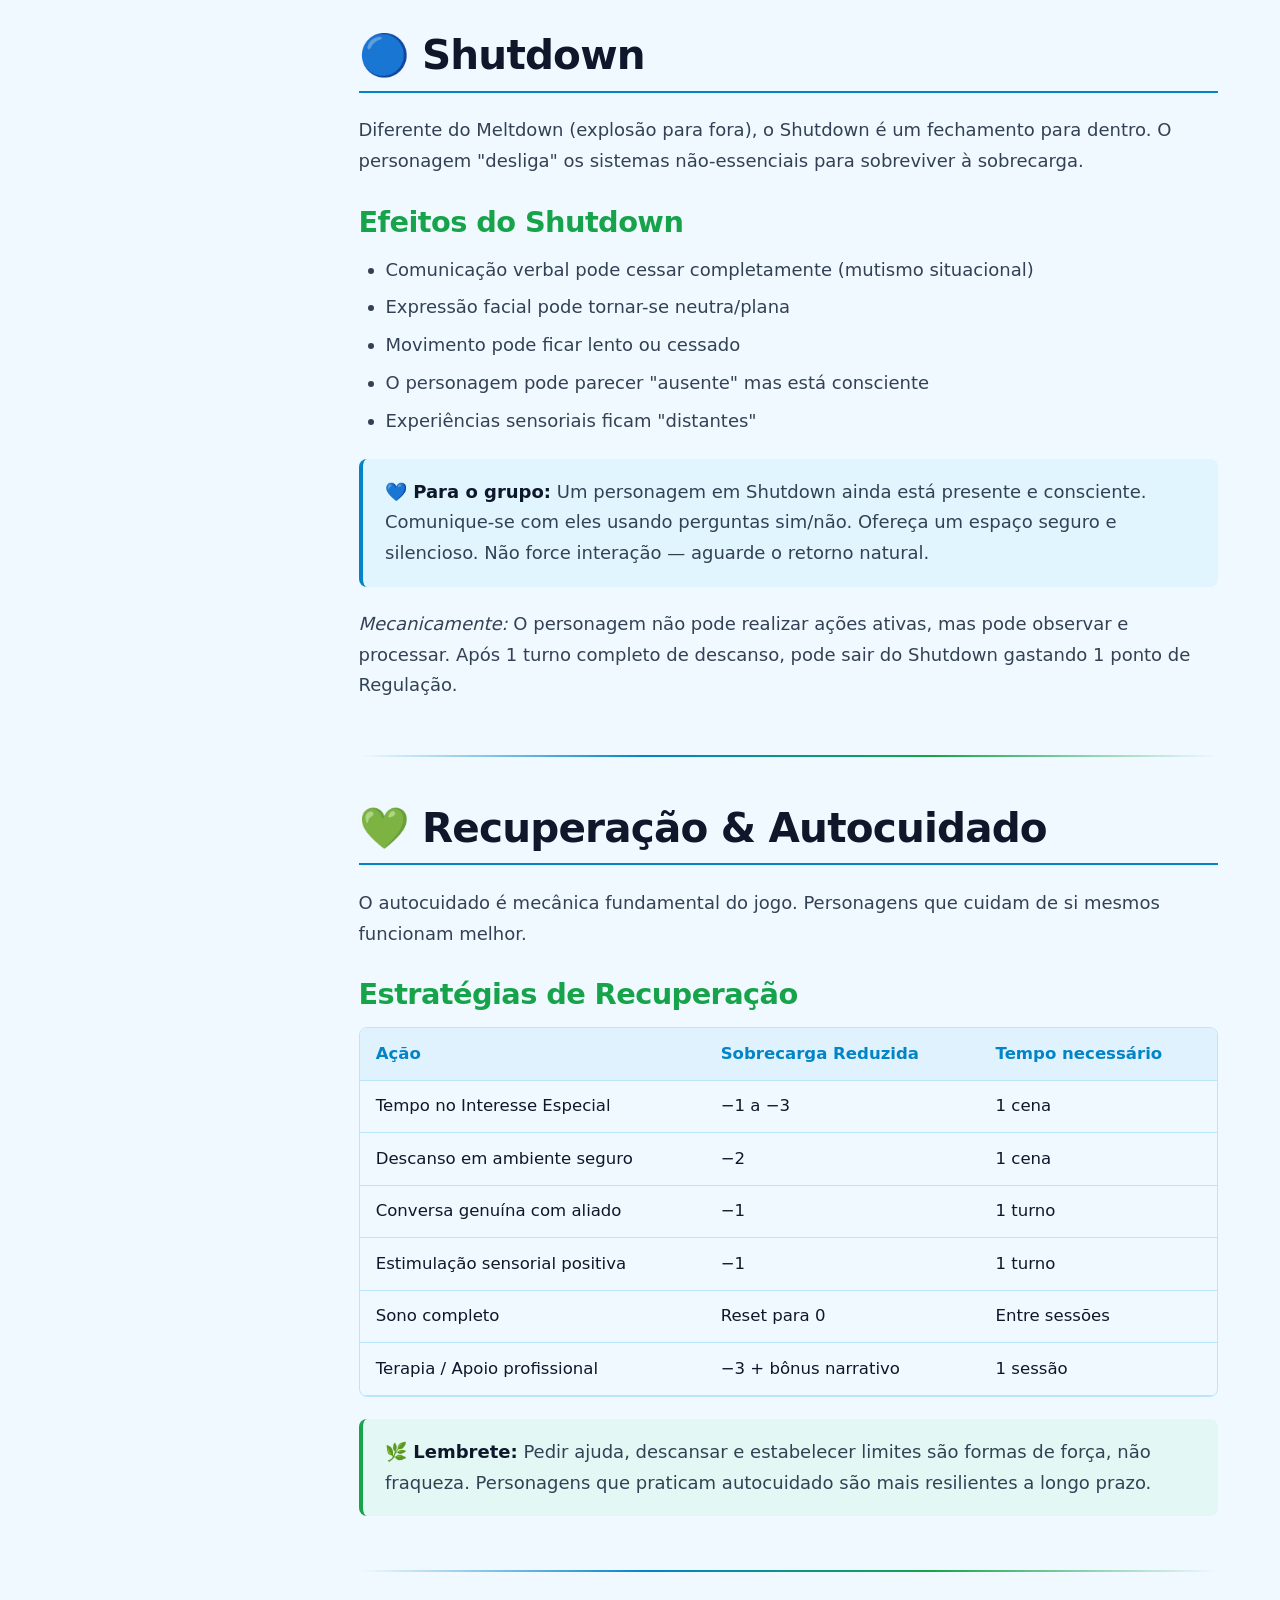
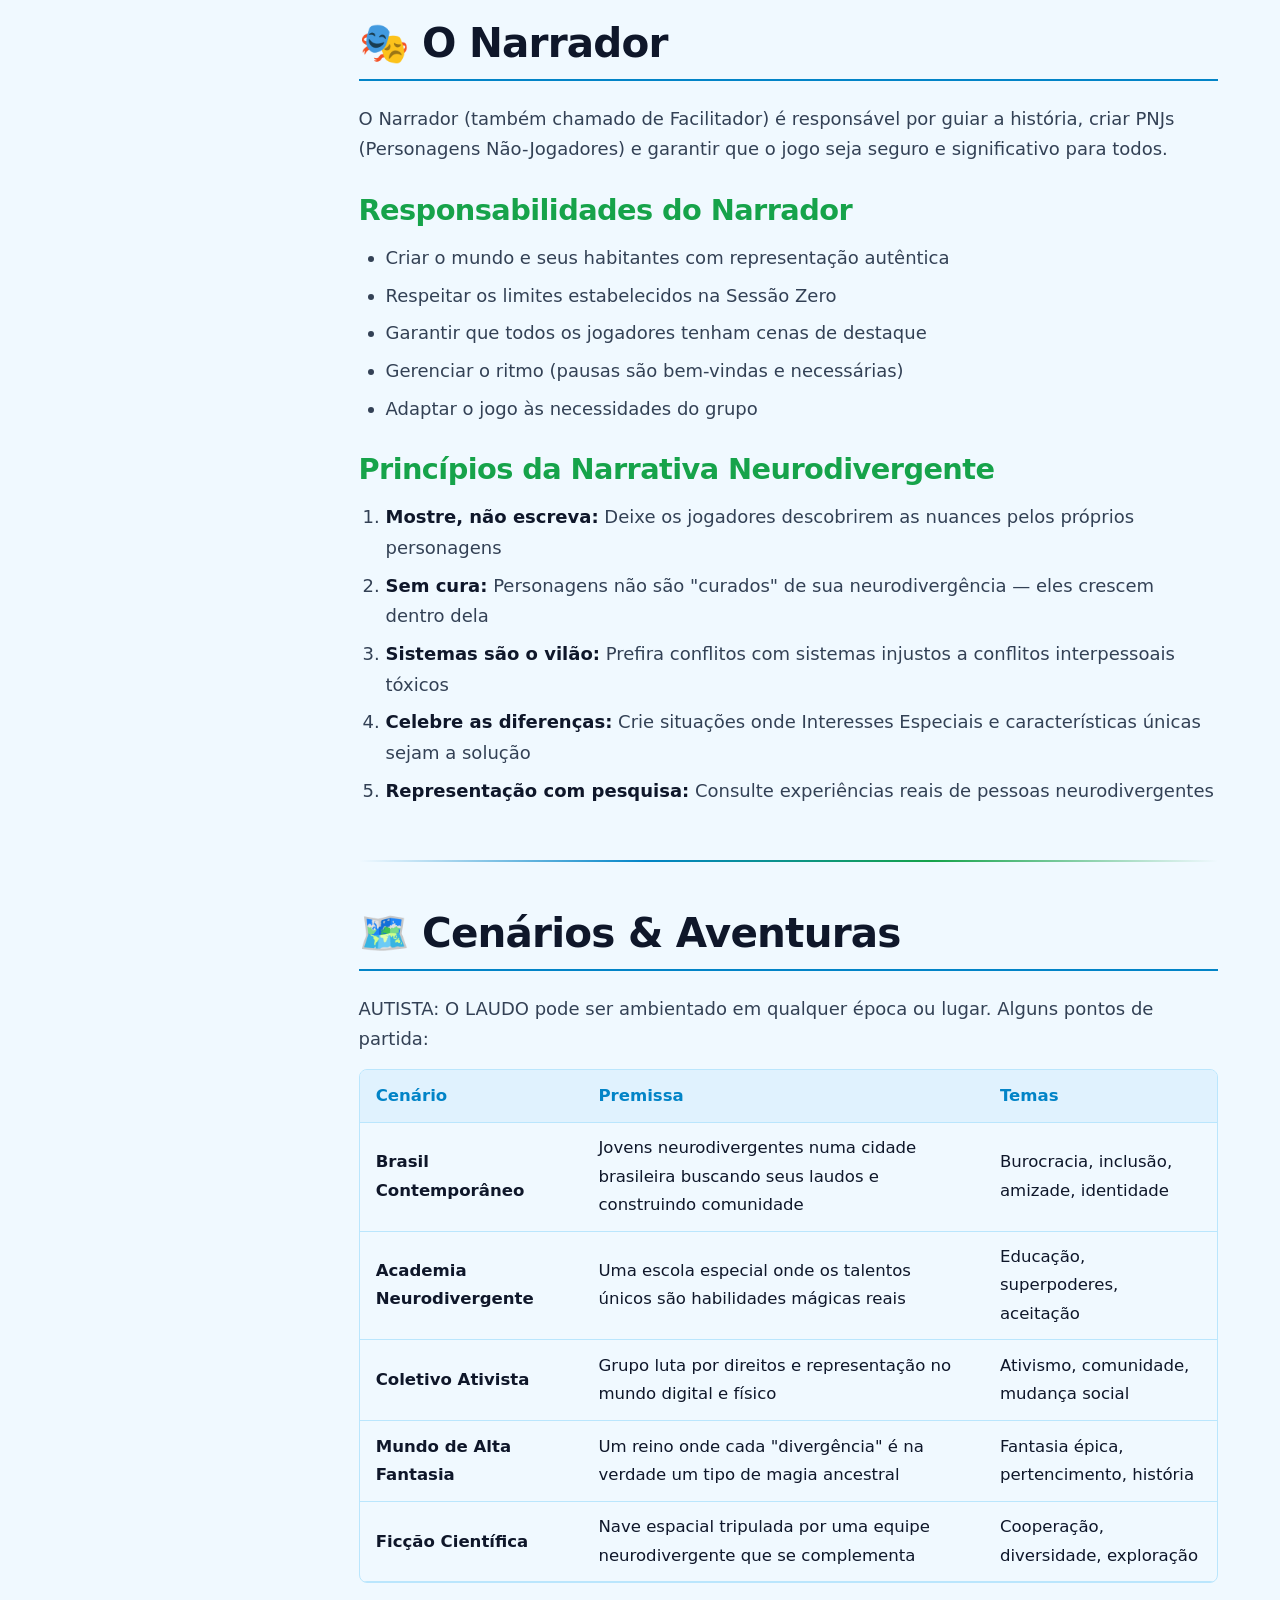
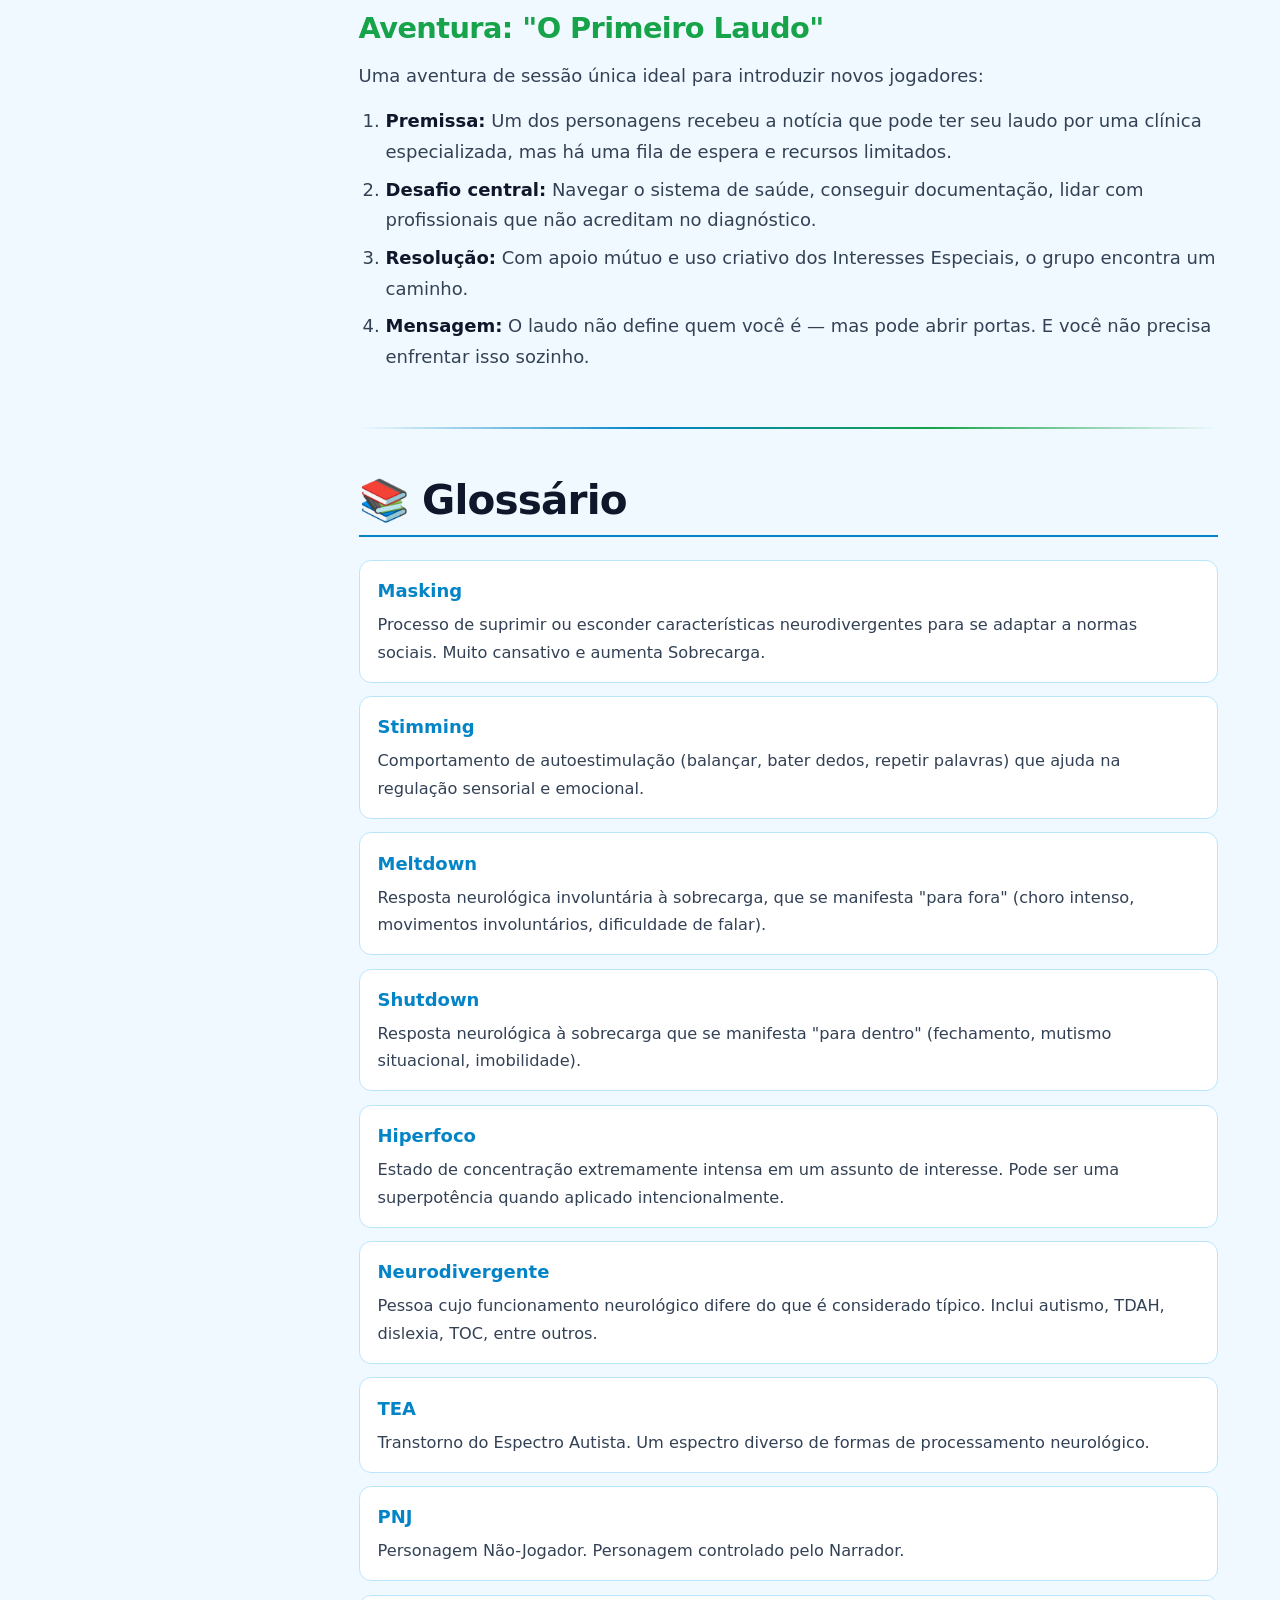
==== commit 5230c3f9: "feat: adicionar galeria de imagens no manual de regras Agent-Logs-Url: https://github.com/bmsrk/auti" ====
--- a/regras.html
+++ b/regras.html
@@ -116,6 +116,25 @@
             </ul>
           </section>
 
+          <section aria-labelledby="h-ilustracoes-regras" class="rules-illustrations-wrap">
+            <h2 id="h-ilustracoes-regras">🖼️ Ilustrações do Manual</h2>
+            <p>Arte de apoio visual para o “livro” de regras.</p>
+            <div class="rules-illustrations" role="list" aria-label="Galeria de ilustrações do manual">
+              <figure class="book-figure" role="listitem">
+                <img src="https://github.com/user-attachments/assets/1d4806fa-b087-4f2f-a74d-d91e44938dae" alt="Ilustração do manual de regras 1" loading="lazy" />
+              </figure>
+              <figure class="book-figure" role="listitem">
+                <img src="https://github.com/user-attachments/assets/d3c3433e-7a7e-4f39-a07f-8dc126704d70" alt="Ilustração do manual de regras 2" loading="lazy" />
+              </figure>
+              <figure class="book-figure" role="listitem">
+                <img src="https://github.com/user-attachments/assets/4035882b-a496-4f6d-a9e6-9dd440a99832" alt="Ilustração do manual de regras 3" loading="lazy" />
+              </figure>
+              <figure class="book-figure" role="listitem">
+                <img src="https://github.com/user-attachments/assets/6cb66db3-0541-4621-afde-2e6291885339" alt="Ilustração do manual de regras 4" loading="lazy" />
+              </figure>
+            </div>
+          </section>
+
           <hr class="divider" />
 
           <!-- ======================== PRIMEIROS PASSOS ======================== -->
--- a/assets/css/style.css
+++ b/assets/css/style.css
@@ -758,6 +758,35 @@
   margin-bottom: 3rem;
 }
 
+.rules-illustrations-wrap {
+  margin-top: -0.5rem;
+}
+
+.rules-illustrations {
+  display: grid;
+  grid-template-columns: repeat(2, minmax(0, 1fr));
+  gap: 1rem;
+  margin-top: 1rem;
+}
+
+.book-figure {
+  margin: 0;
+  padding: 0.45rem;
+  border-radius: var(--radius-sm);
+  border: 1px solid var(--border-color);
+  background: var(--bg-card);
+  box-shadow: var(--shadow);
+}
+
+.book-figure img {
+  display: block;
+  width: 100%;
+  aspect-ratio: 3 / 4;
+  object-fit: cover;
+  border-radius: 6px;
+  border: 1px solid var(--border-color);
+}
+
 .rules-content h2 {
   color: var(--text-primary);
   padding-bottom: 0.5rem;
@@ -896,6 +925,103 @@
   grid-template-columns: 1fr 400px;
   gap: 2rem;
   align-items: start;
+}
+
+.ficha-page-header {
+  padding: 2.5rem 0 1.75rem;
+  text-align: center;
+  background: var(--bg-secondary);
+  border-bottom: 1px solid var(--border-color);
+}
+
+.ficha-actions {
+  display: flex;
+  gap: 0.75rem;
+  flex-wrap: wrap;
+  margin-bottom: 1.5rem;
+  justify-content: flex-end;
+}
+
+#ficha-form {
+  background: var(--bg-card);
+  border: 1px solid var(--border-color);
+  border-radius: var(--radius);
+  padding: 1.25rem;
+}
+
+#ficha-form section {
+  background: var(--bg-secondary);
+  border: 1px solid var(--border-color);
+  border-radius: var(--radius-sm);
+  padding: 1rem;
+}
+
+#ficha-form .divider {
+  margin: 1rem 0;
+  opacity: 0.35;
+}
+
+.ficha-grid-identity {
+  display: grid;
+  grid-template-columns: 1fr 120px;
+  gap: 1rem;
+}
+
+.ficha-grid-duo {
+  display: grid;
+  grid-template-columns: 1fr 1fr;
+  gap: 1rem;
+}
+
+.overload-legend {
+  display: flex;
+  gap: 1.5rem;
+  margin-top: 0.75rem;
+  font-size: 0.82rem;
+  flex-wrap: wrap;
+}
+
+.overload-legend .level-normal { color: var(--accent-green); }
+.overload-legend .level-moderate { color: var(--accent-yellow); }
+.overload-legend .level-high { color: #f97316; }
+.overload-legend .level-critical { color: #ef4444; }
+
+.preview-kicker {
+  margin-bottom: 1rem;
+  text-align: center;
+}
+
+.preview-empty {
+  text-align: center;
+  padding: 2rem;
+  color: var(--text-muted);
+}
+
+.preview-empty-icon {
+  font-size: 3rem;
+  margin-bottom: 0.75rem;
+}
+
+.ficha-tips {
+  margin-top: 1rem;
+  font-size: 0.85rem;
+}
+
+.ficha-tips h4 {
+  margin-bottom: 0.5rem;
+  font-size: 0.9rem;
+}
+
+.ficha-tips ul {
+  padding-left: 1.2rem;
+  color: var(--text-muted);
+  font-size: 0.82rem;
+}
+
+.ficha-actions-bottom {
+  justify-content: center;
+  margin-top: 0.75rem;
+  margin-bottom: 0;
 }
 
 /* ---- Toast ---- */
@@ -938,6 +1064,14 @@
   .sheet-preview {
     position: static;
   }
+
+  .ficha-grid-duo {
+    grid-template-columns: 1fr;
+  }
+
+  .rules-illustrations {
+    grid-template-columns: 1fr;
+  }
 }
 
 @media (max-width: 640px) {
@@ -975,6 +1109,18 @@
 
   .attr-group {
     grid-template-columns: 1fr 1fr;
+  }
+
+  .ficha-actions {
+    justify-content: stretch;
+  }
+
+  .ficha-actions .btn {
+    width: 100%;
+  }
+
+  .ficha-grid-identity {
+    grid-template-columns: 1fr;
   }
 }
 
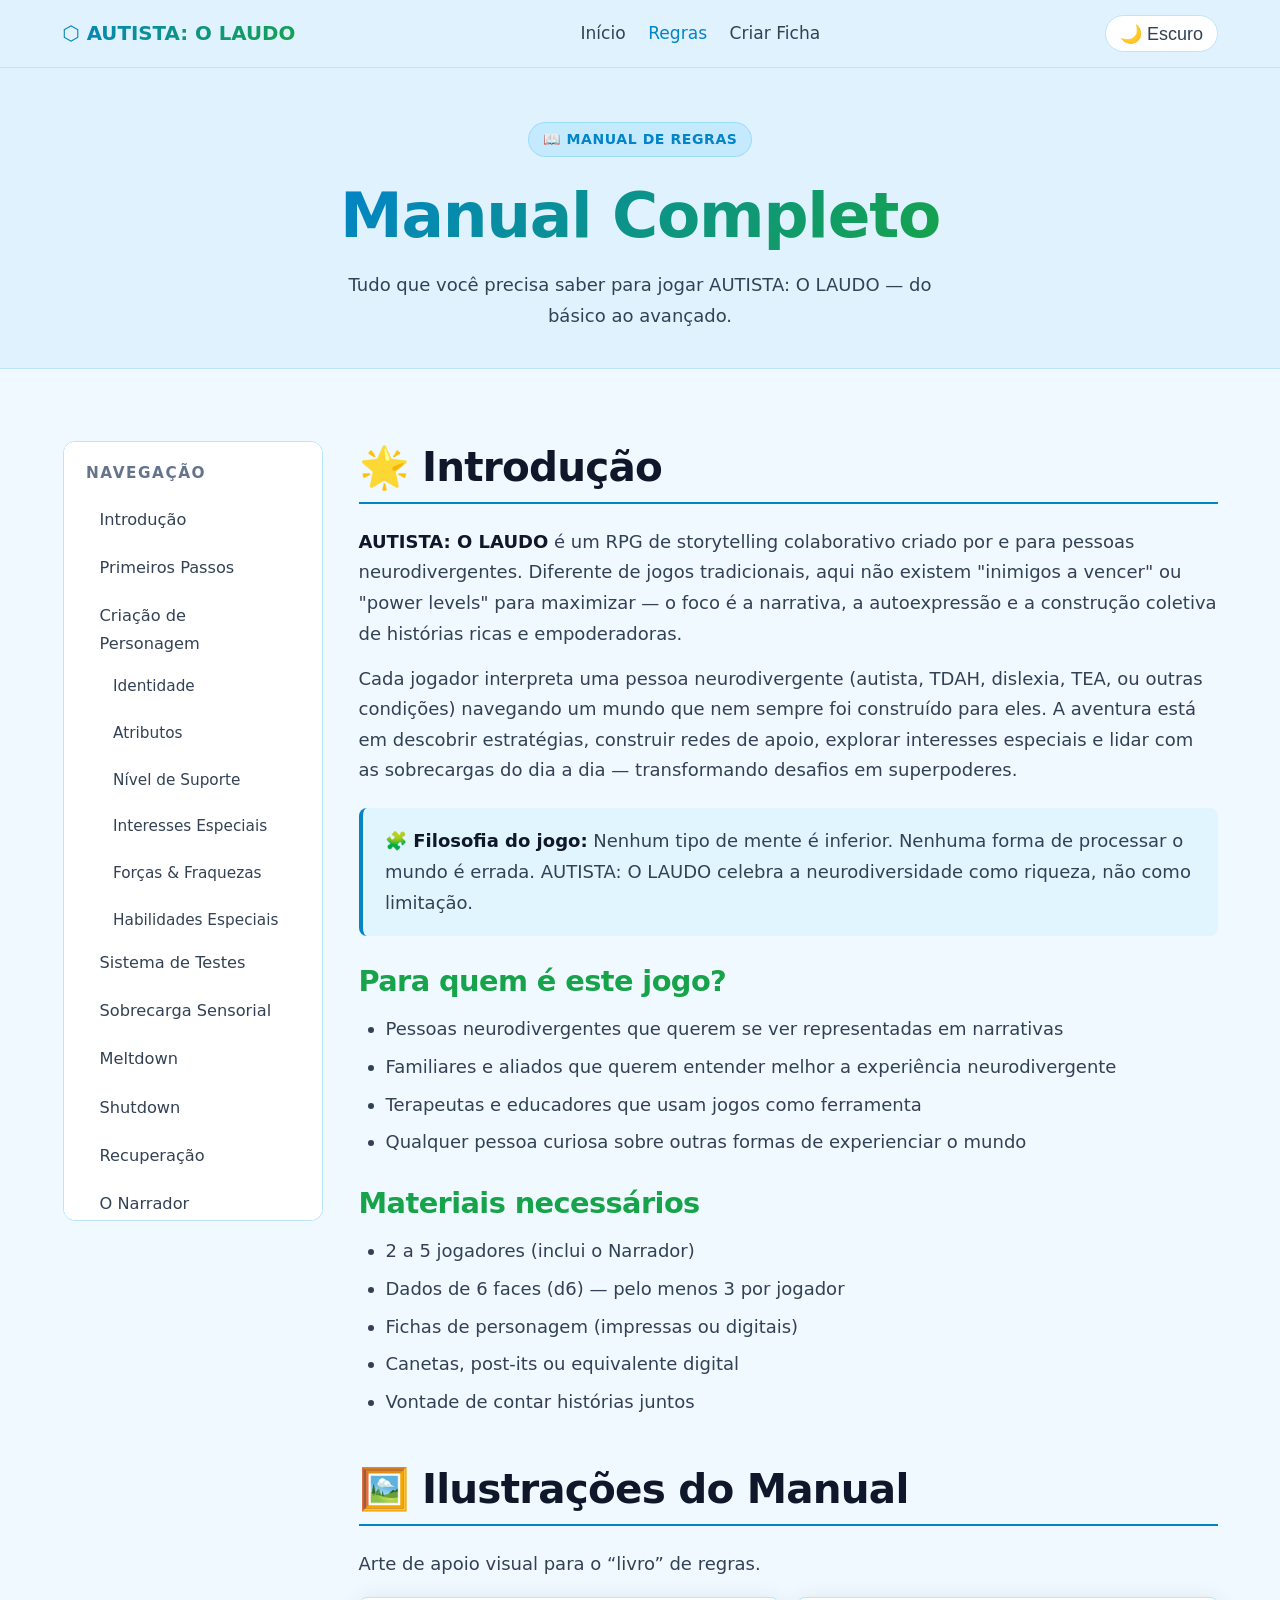
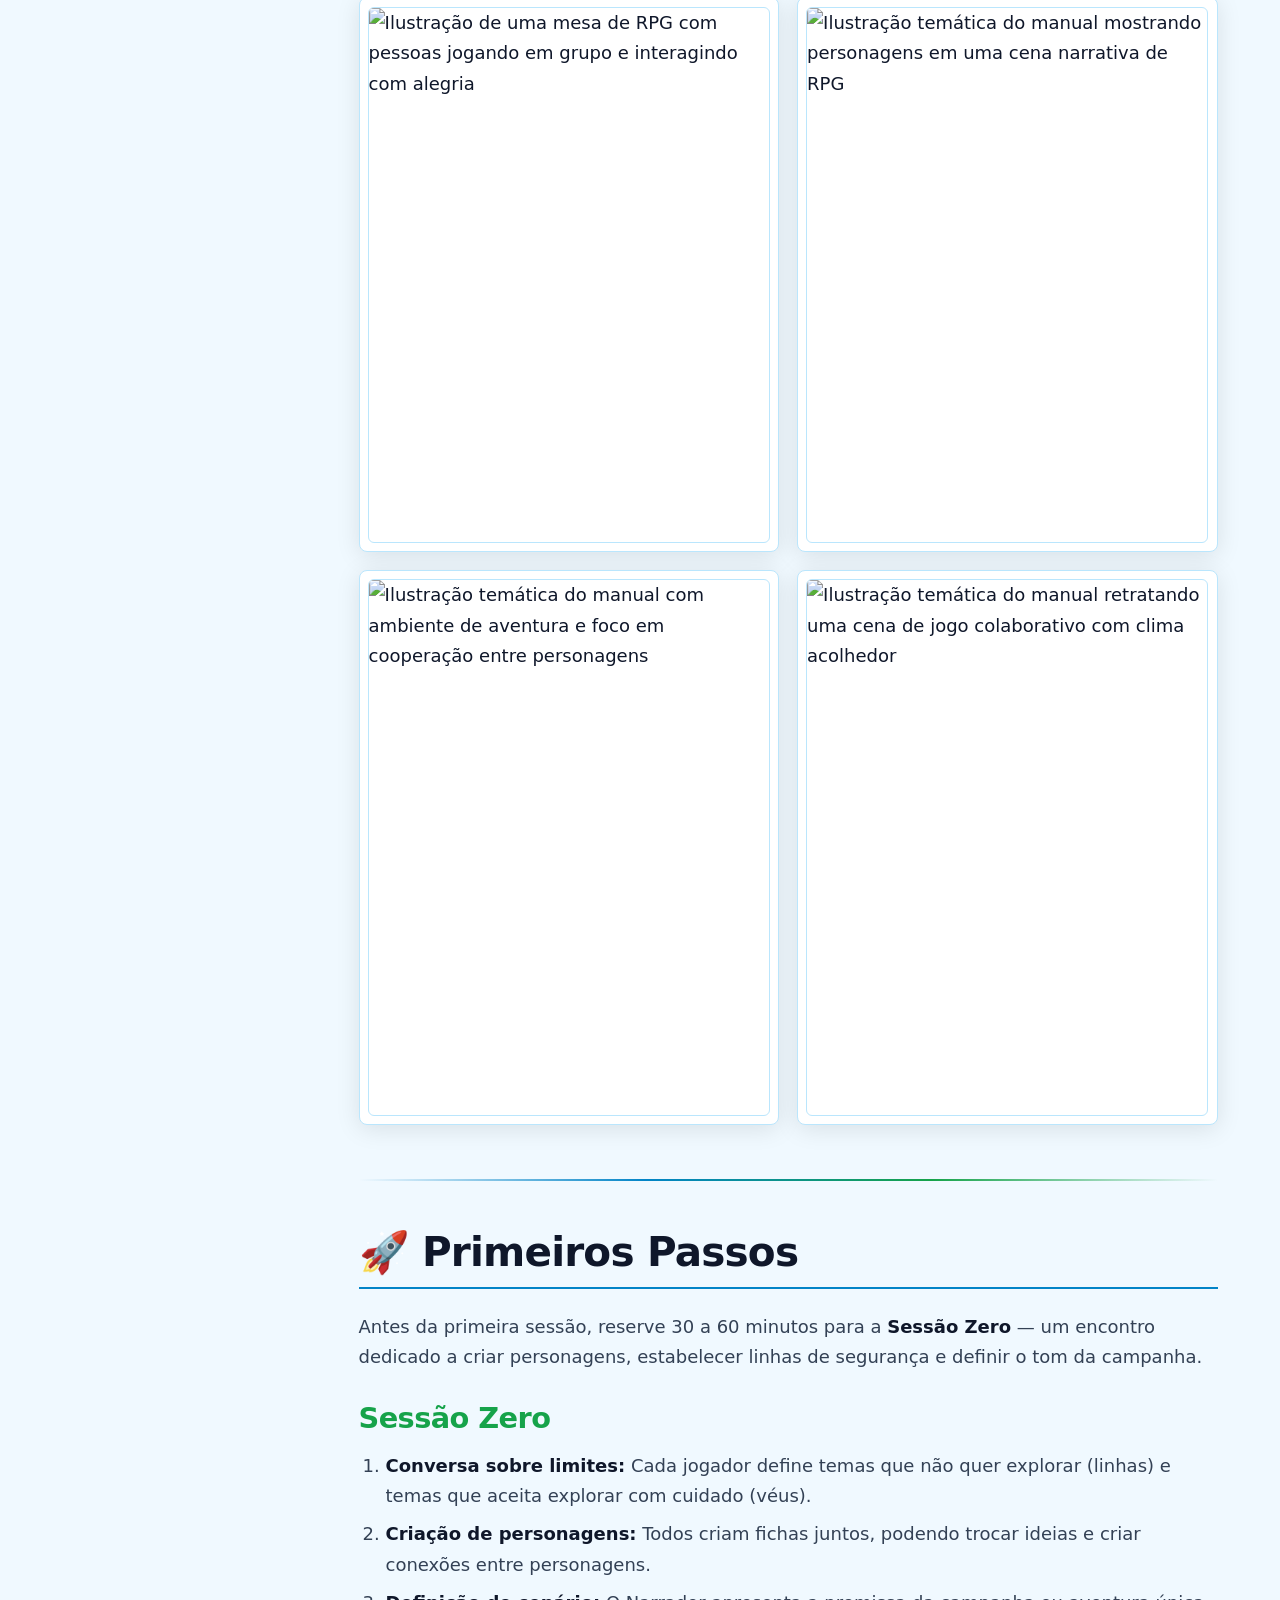
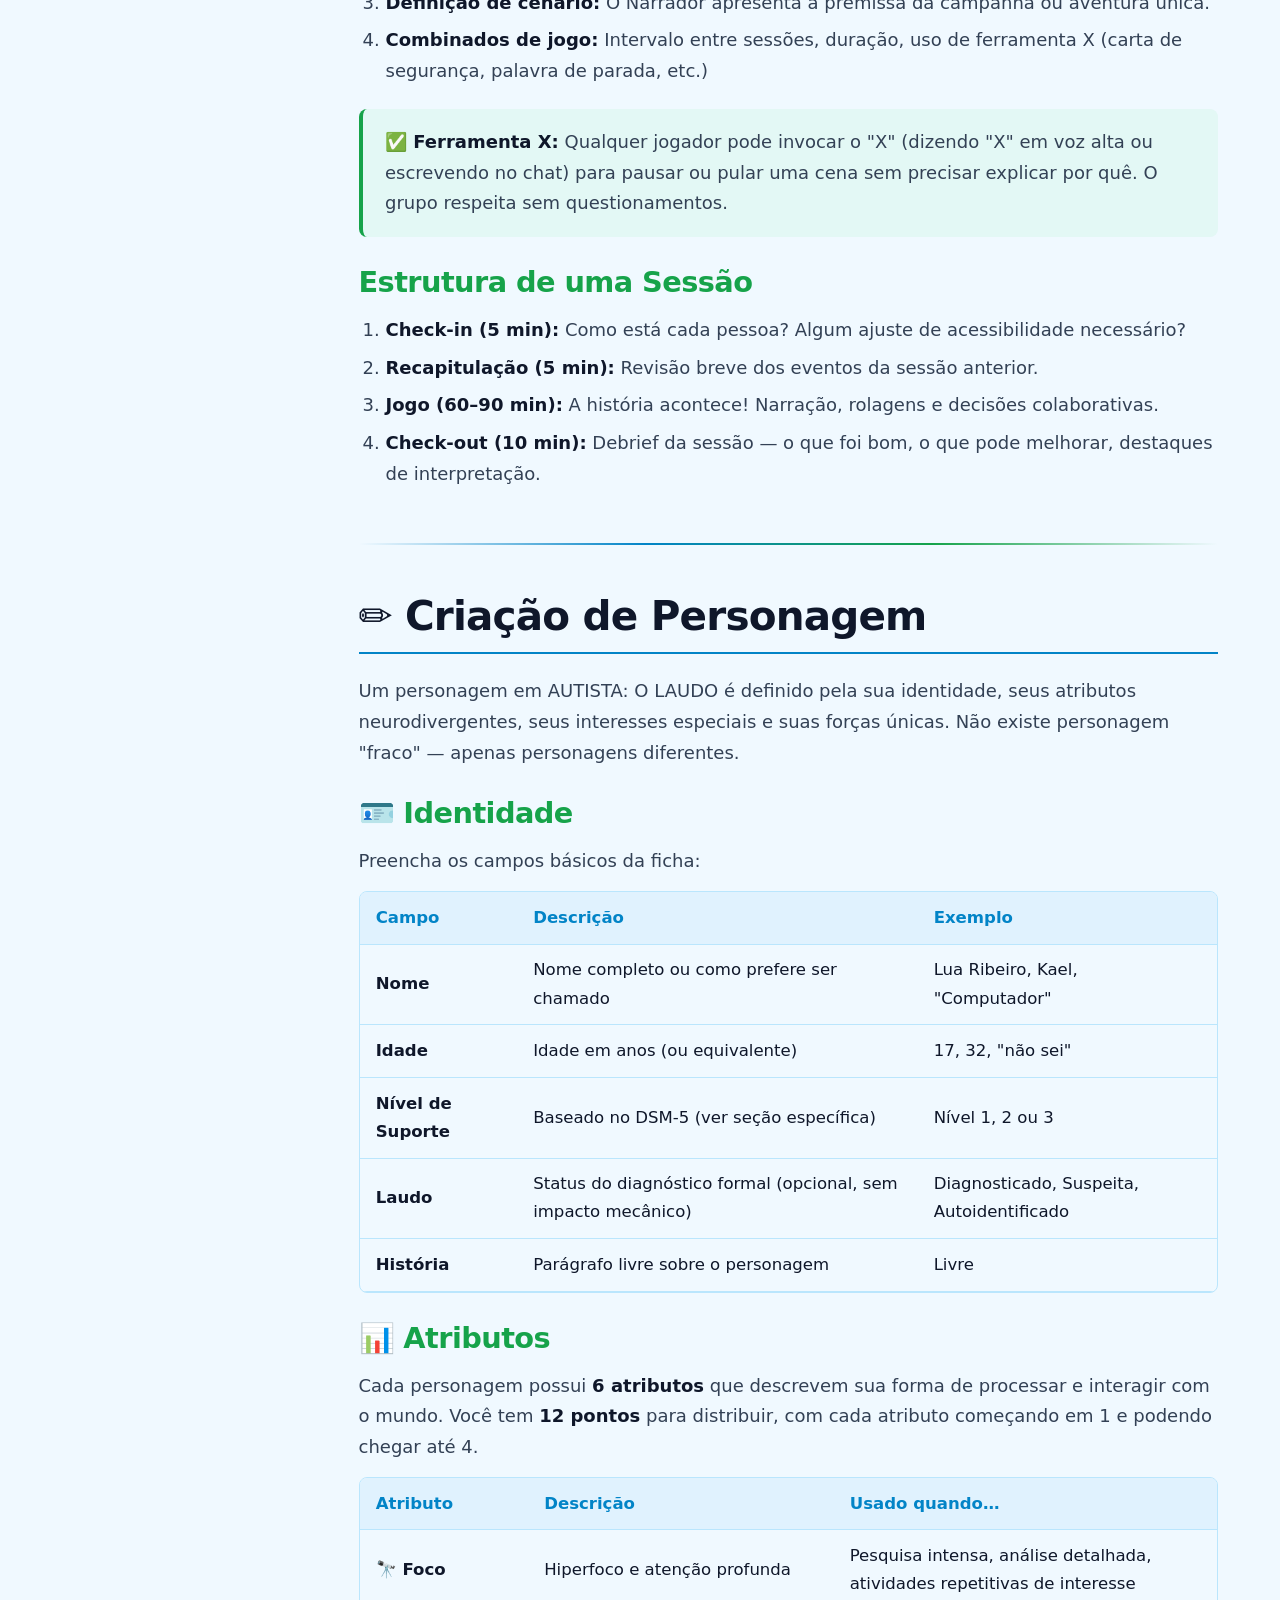
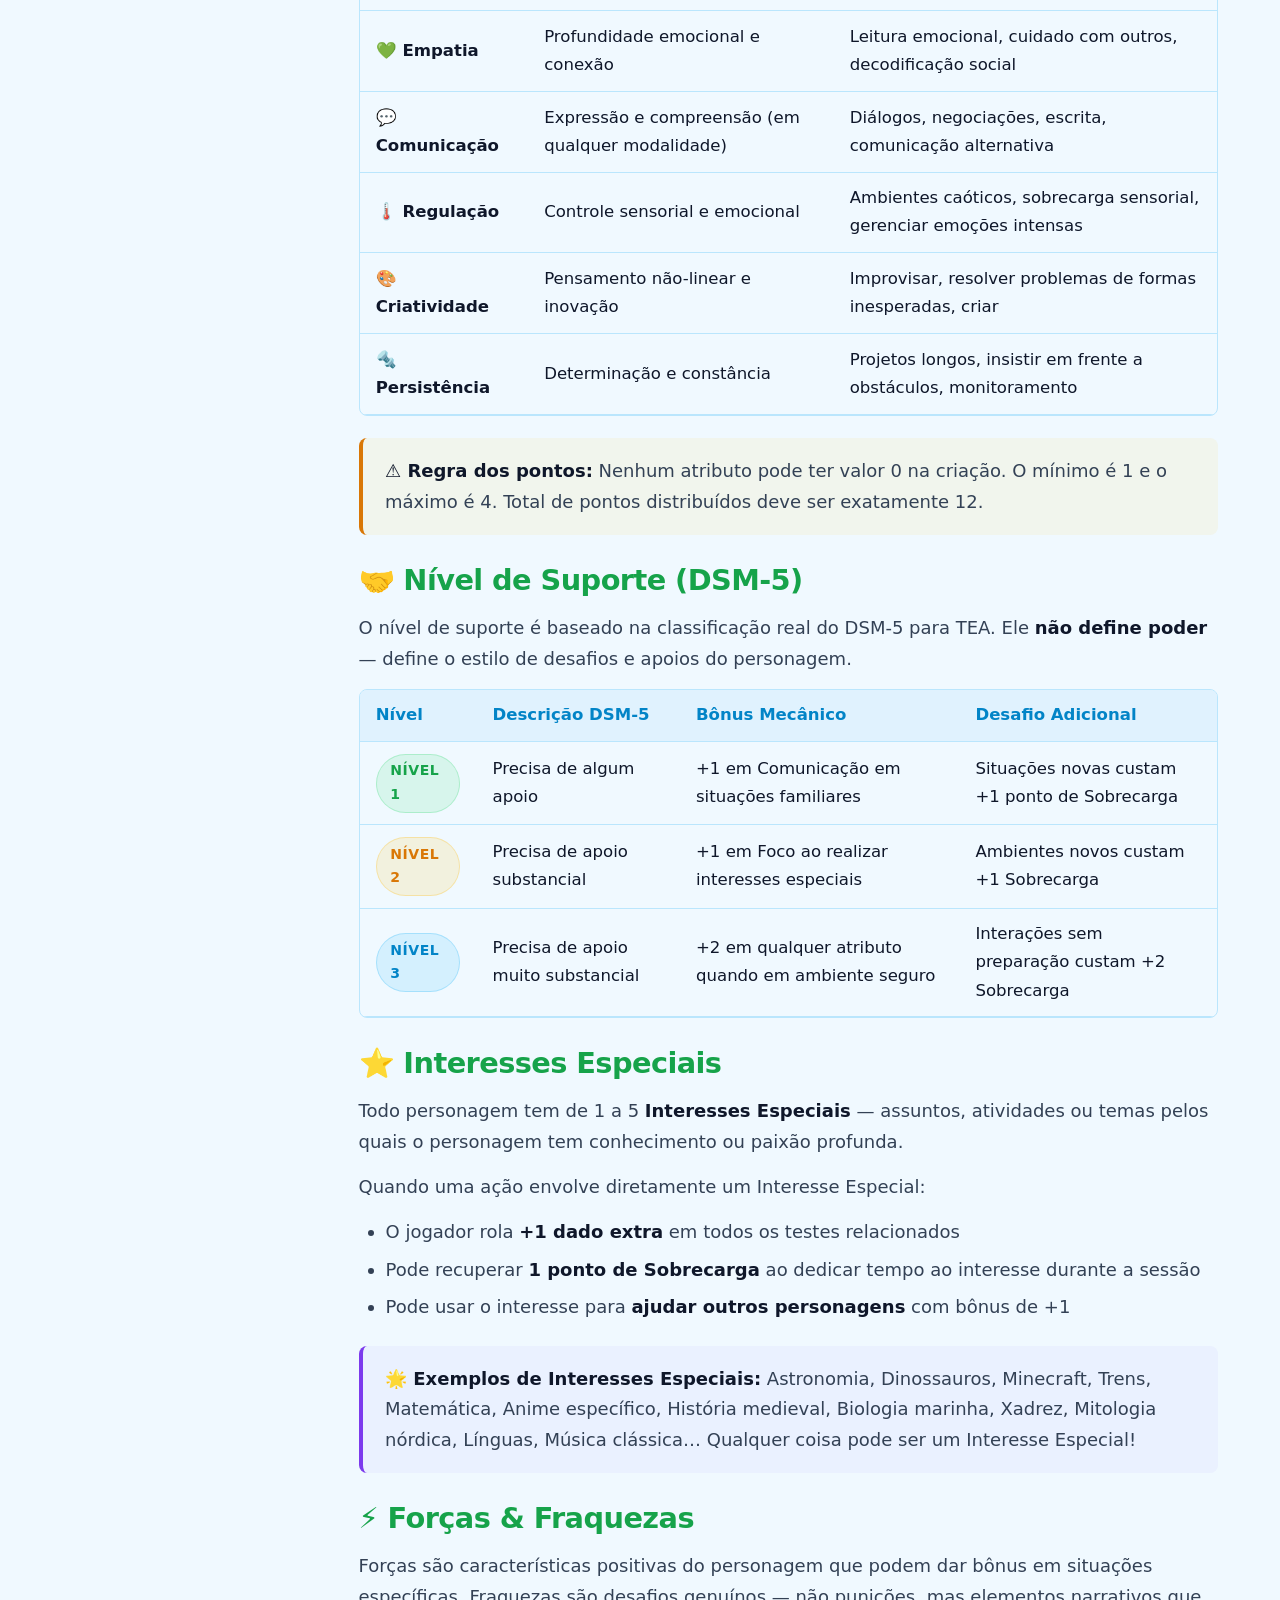
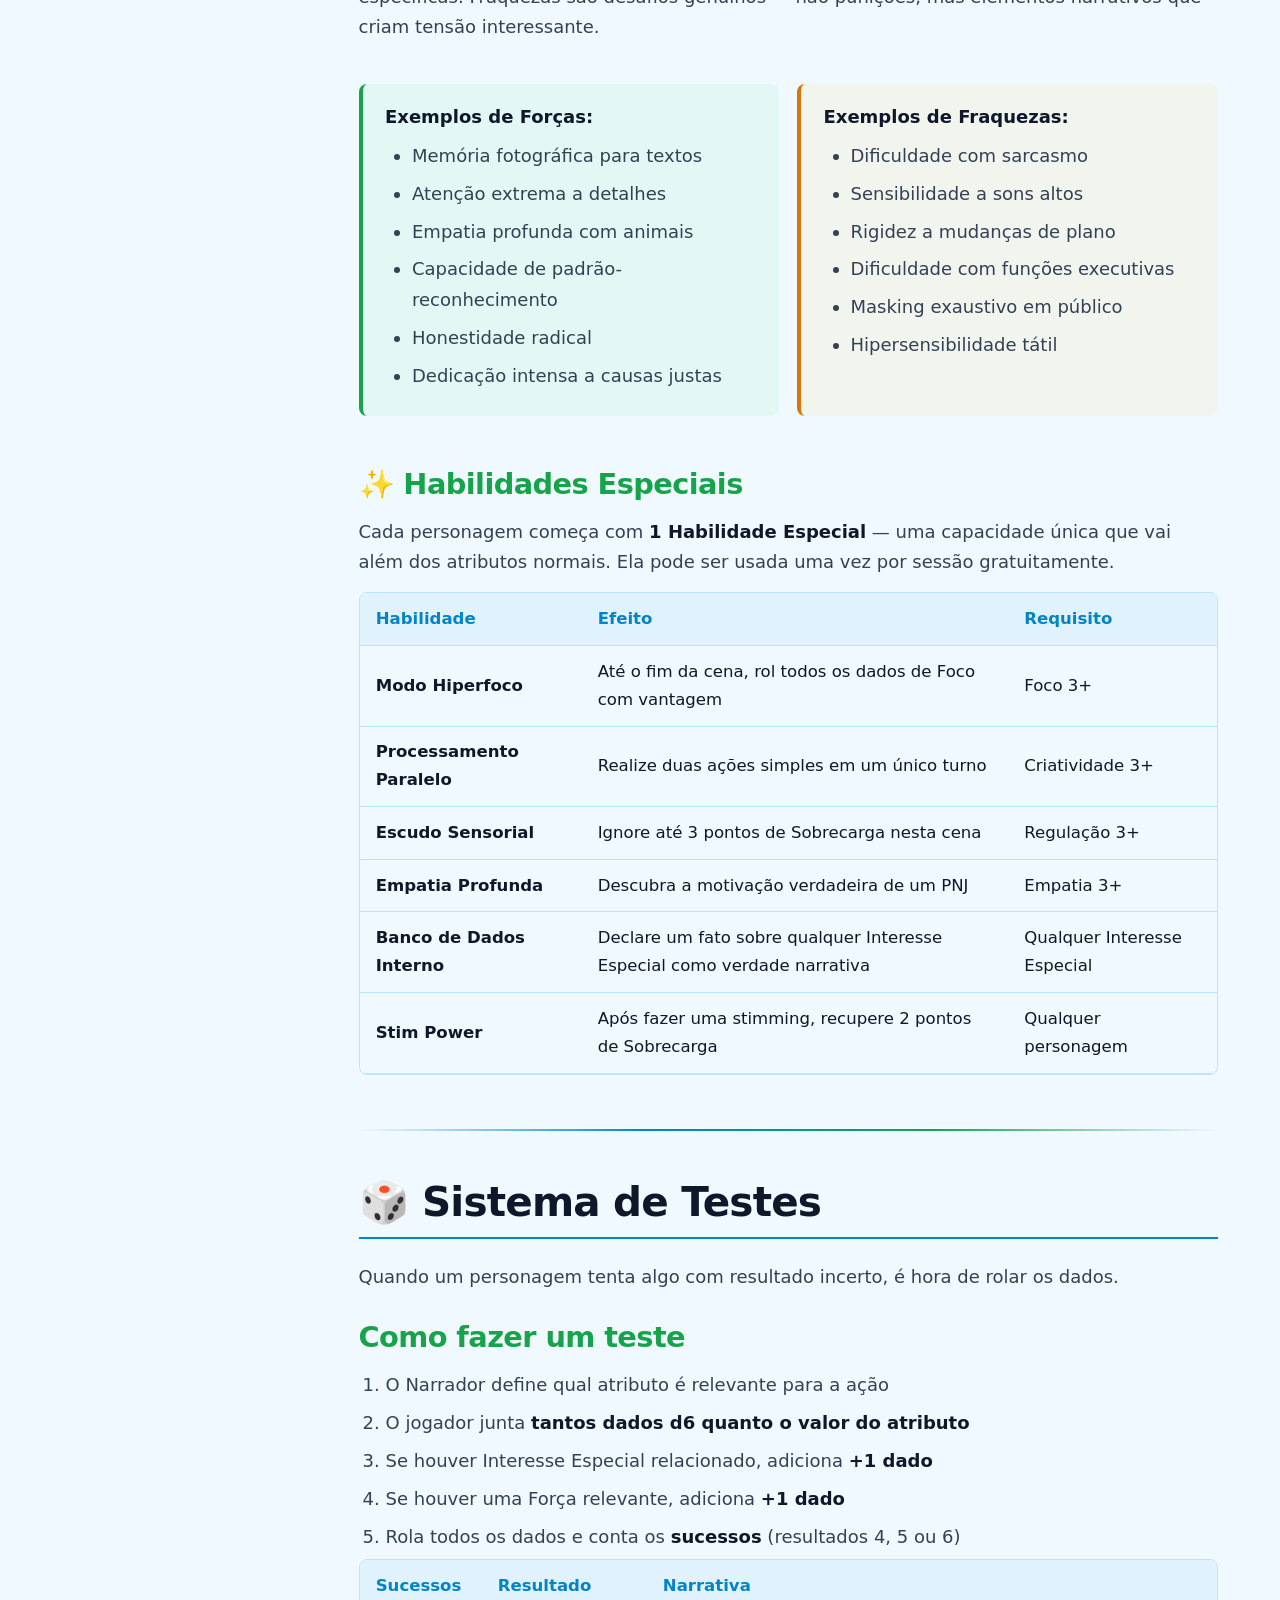
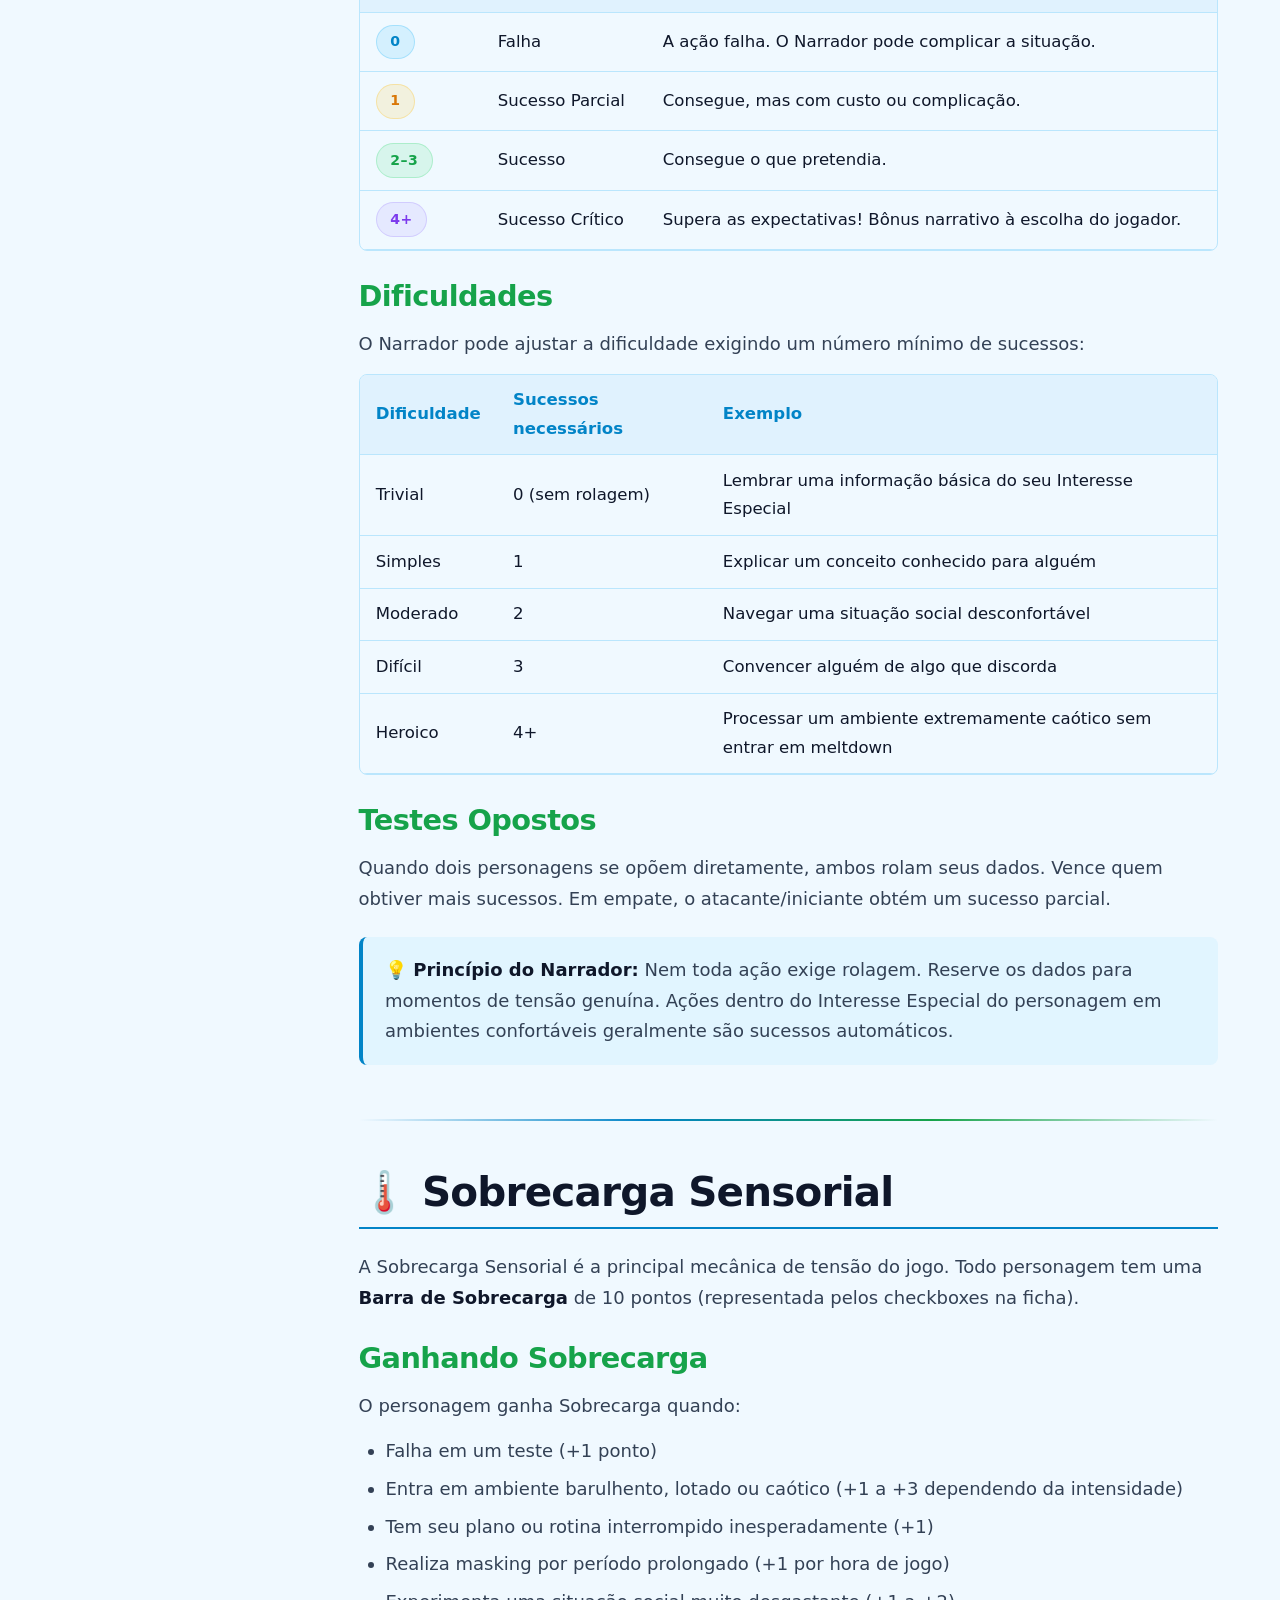
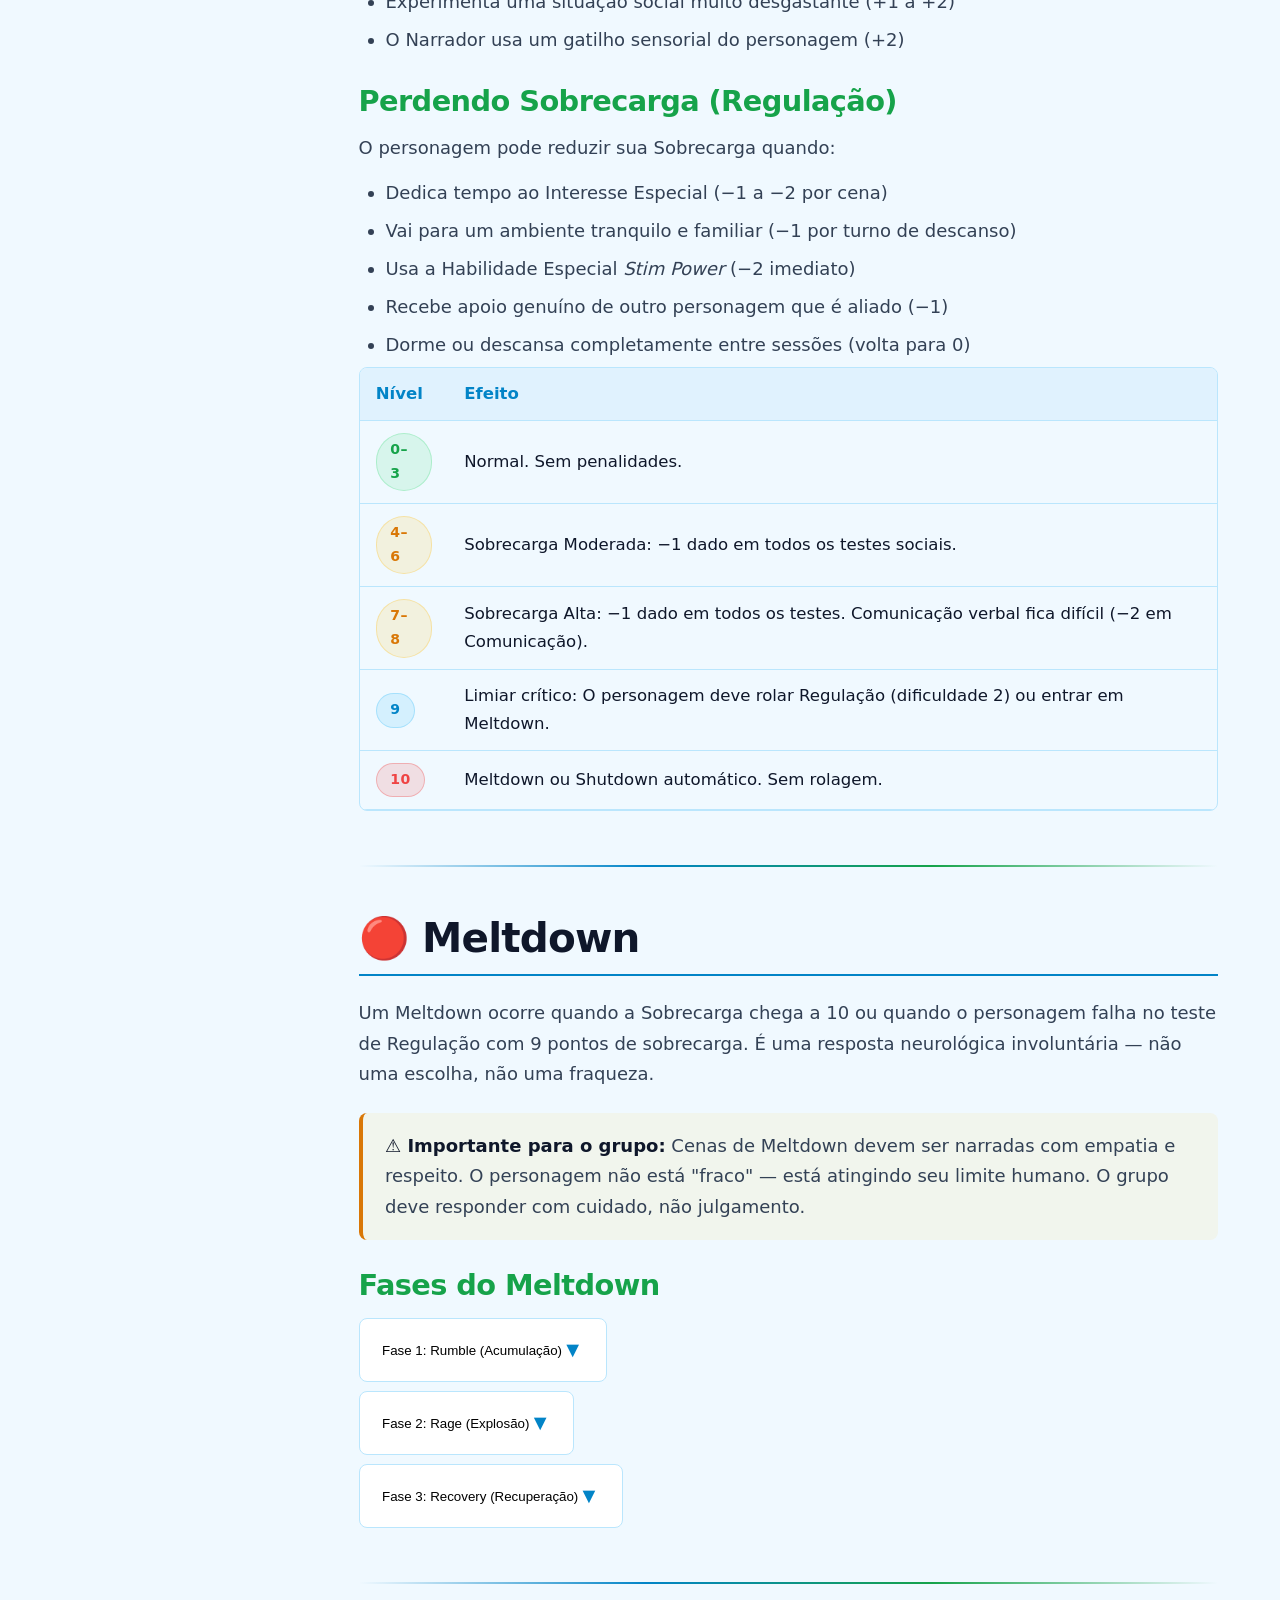
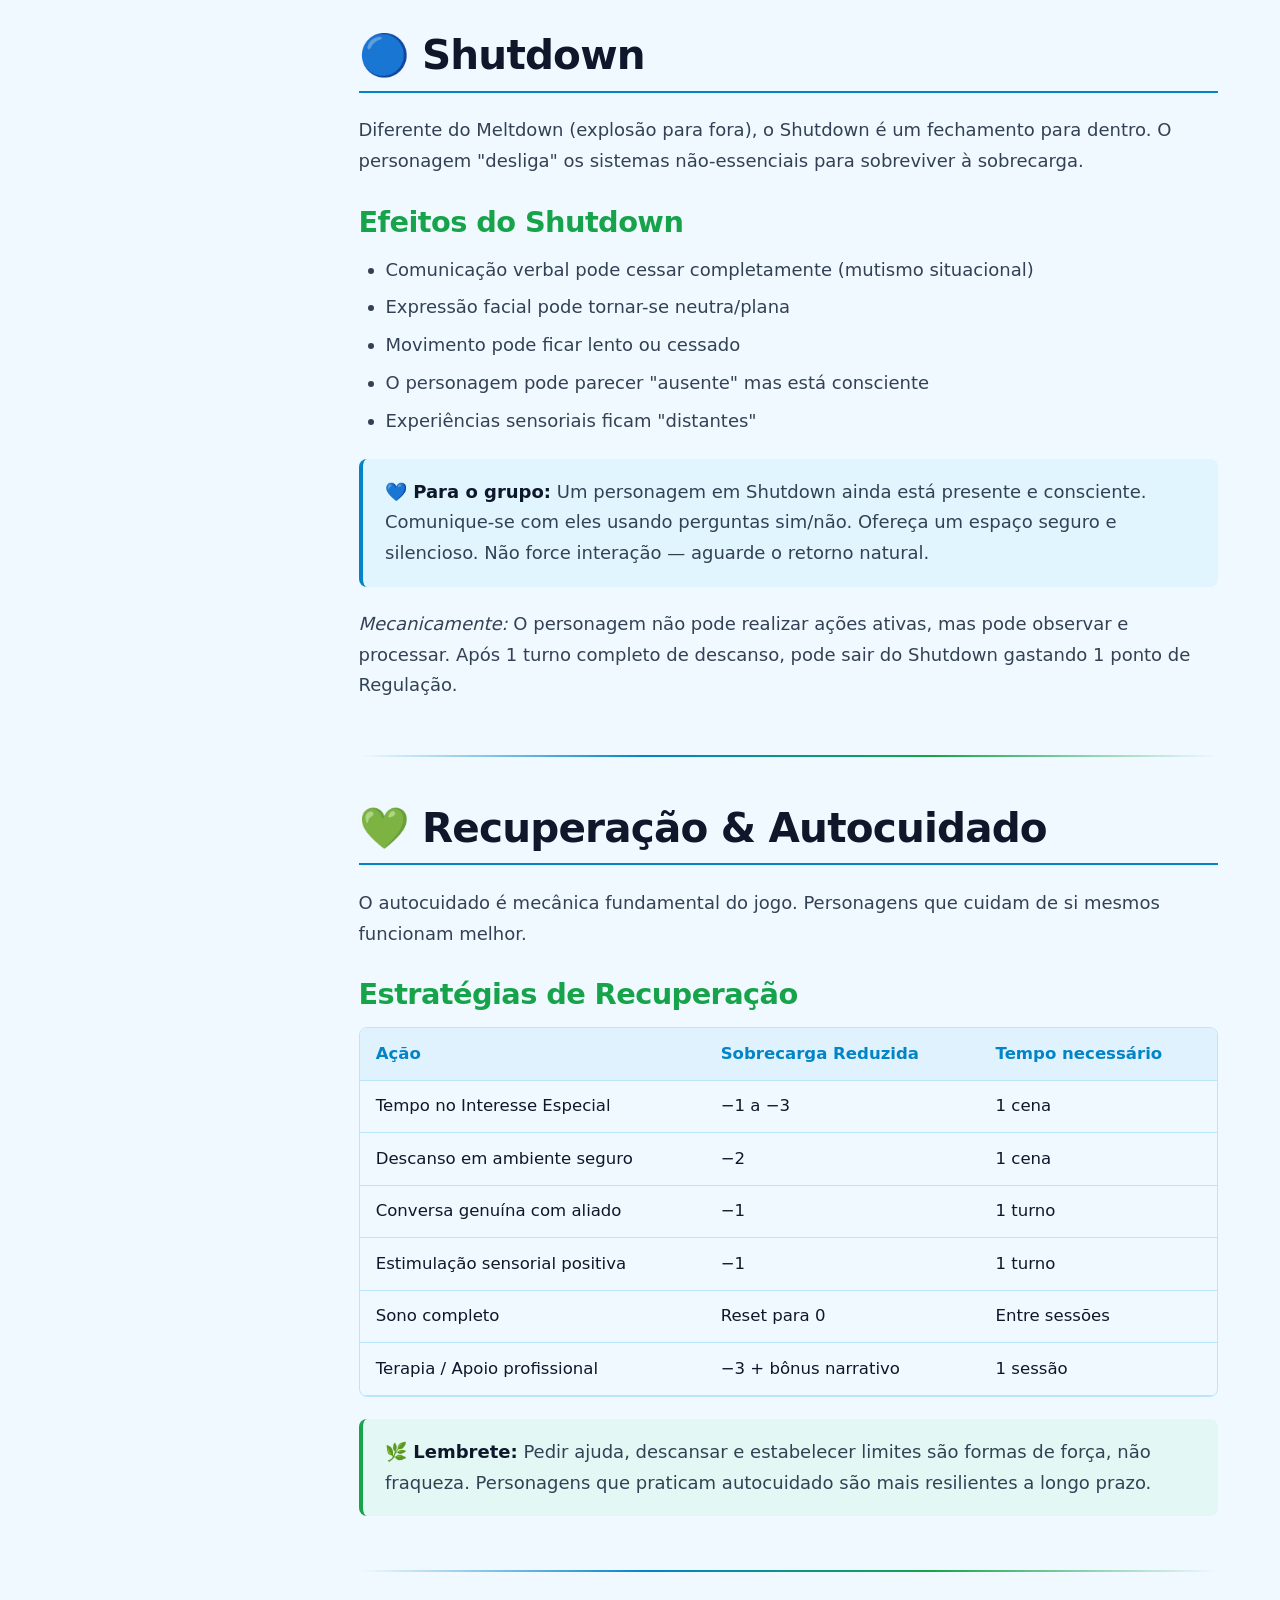
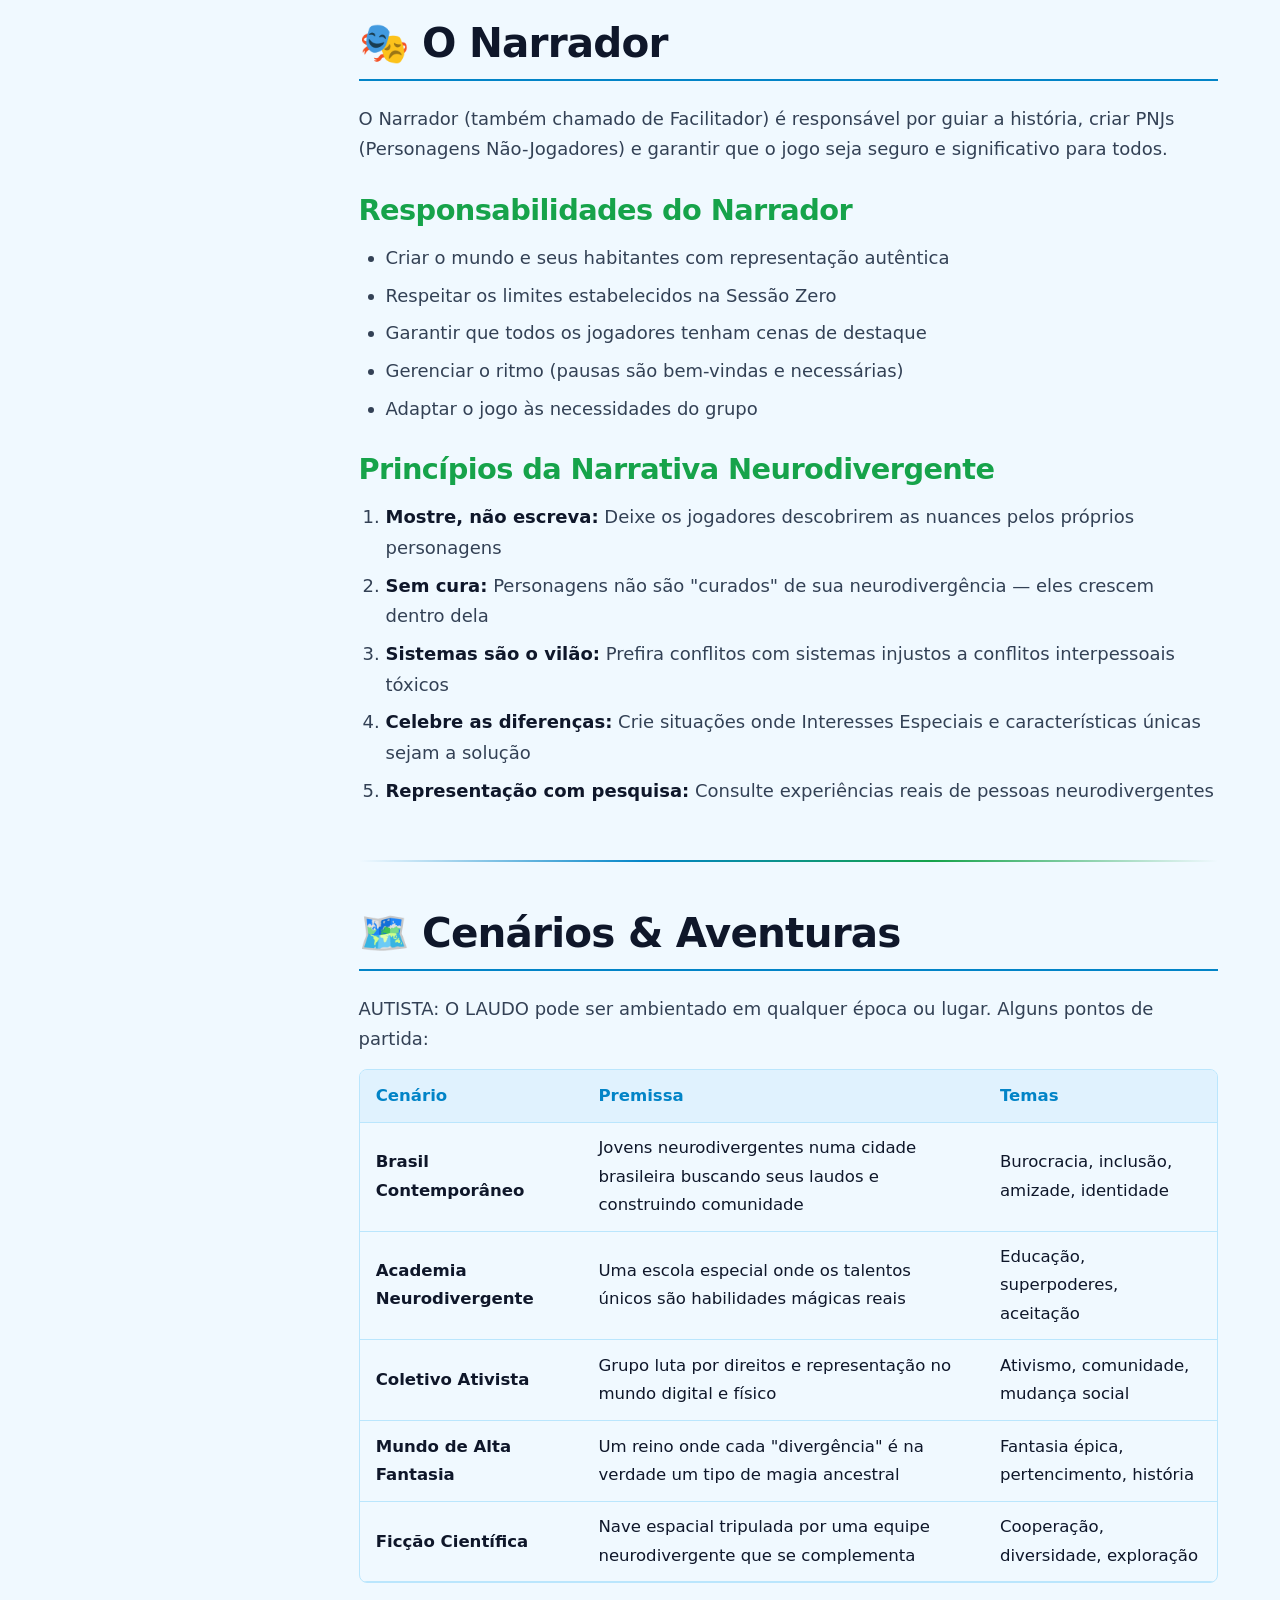
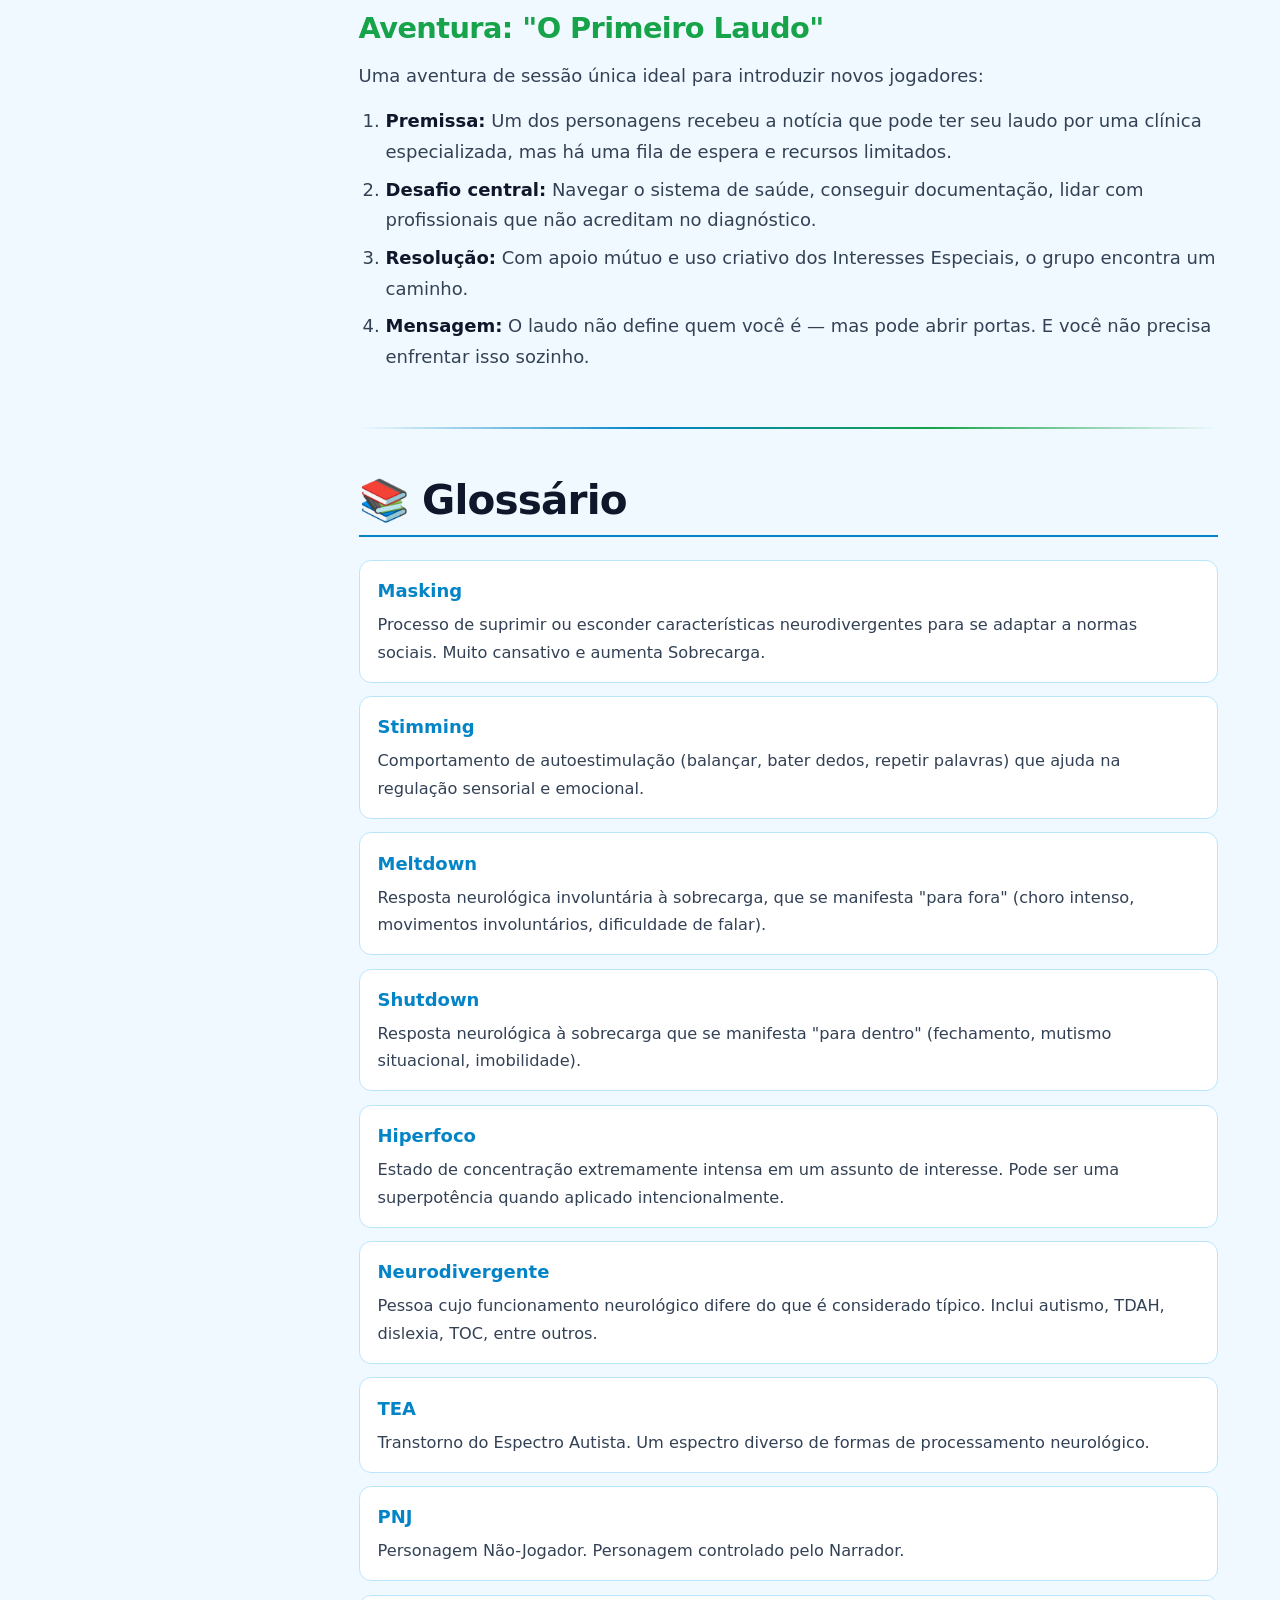
==== commit 719ebc91: "fix: melhorar acessibilidade da galeria e constantes do autosave Agent-Logs-Url: https://github.com/" ====
--- a/regras.html
+++ b/regras.html
@@ -121,16 +121,16 @@
             <p>Arte de apoio visual para o “livro” de regras.</p>
             <div class="rules-illustrations" role="list" aria-label="Galeria de ilustrações do manual">
               <figure class="book-figure" role="listitem">
-                <img src="https://github.com/user-attachments/assets/1d4806fa-b087-4f2f-a74d-d91e44938dae" alt="Ilustração do manual de regras 1" loading="lazy" />
+                <img src="https://github.com/user-attachments/assets/1d4806fa-b087-4f2f-a74d-d91e44938dae" alt="Ilustração de uma mesa de RPG com pessoas jogando em grupo e interagindo com alegria" loading="lazy" />
               </figure>
               <figure class="book-figure" role="listitem">
-                <img src="https://github.com/user-attachments/assets/d3c3433e-7a7e-4f39-a07f-8dc126704d70" alt="Ilustração do manual de regras 2" loading="lazy" />
+                <img src="https://github.com/user-attachments/assets/d3c3433e-7a7e-4f39-a07f-8dc126704d70" alt="Ilustração temática do manual mostrando personagens em uma cena narrativa de RPG" loading="lazy" />
               </figure>
               <figure class="book-figure" role="listitem">
-                <img src="https://github.com/user-attachments/assets/4035882b-a496-4f6d-a9e6-9dd440a99832" alt="Ilustração do manual de regras 3" loading="lazy" />
+                <img src="https://github.com/user-attachments/assets/4035882b-a496-4f6d-a9e6-9dd440a99832" alt="Ilustração temática do manual com ambiente de aventura e foco em cooperação entre personagens" loading="lazy" />
               </figure>
               <figure class="book-figure" role="listitem">
-                <img src="https://github.com/user-attachments/assets/6cb66db3-0541-4621-afde-2e6291885339" alt="Ilustração do manual de regras 4" loading="lazy" />
+                <img src="https://github.com/user-attachments/assets/6cb66db3-0541-4621-afde-2e6291885339" alt="Ilustração temática do manual retratando uma cena de jogo colaborativo com clima acolhedor" loading="lazy" />
               </figure>
             </div>
           </section>
